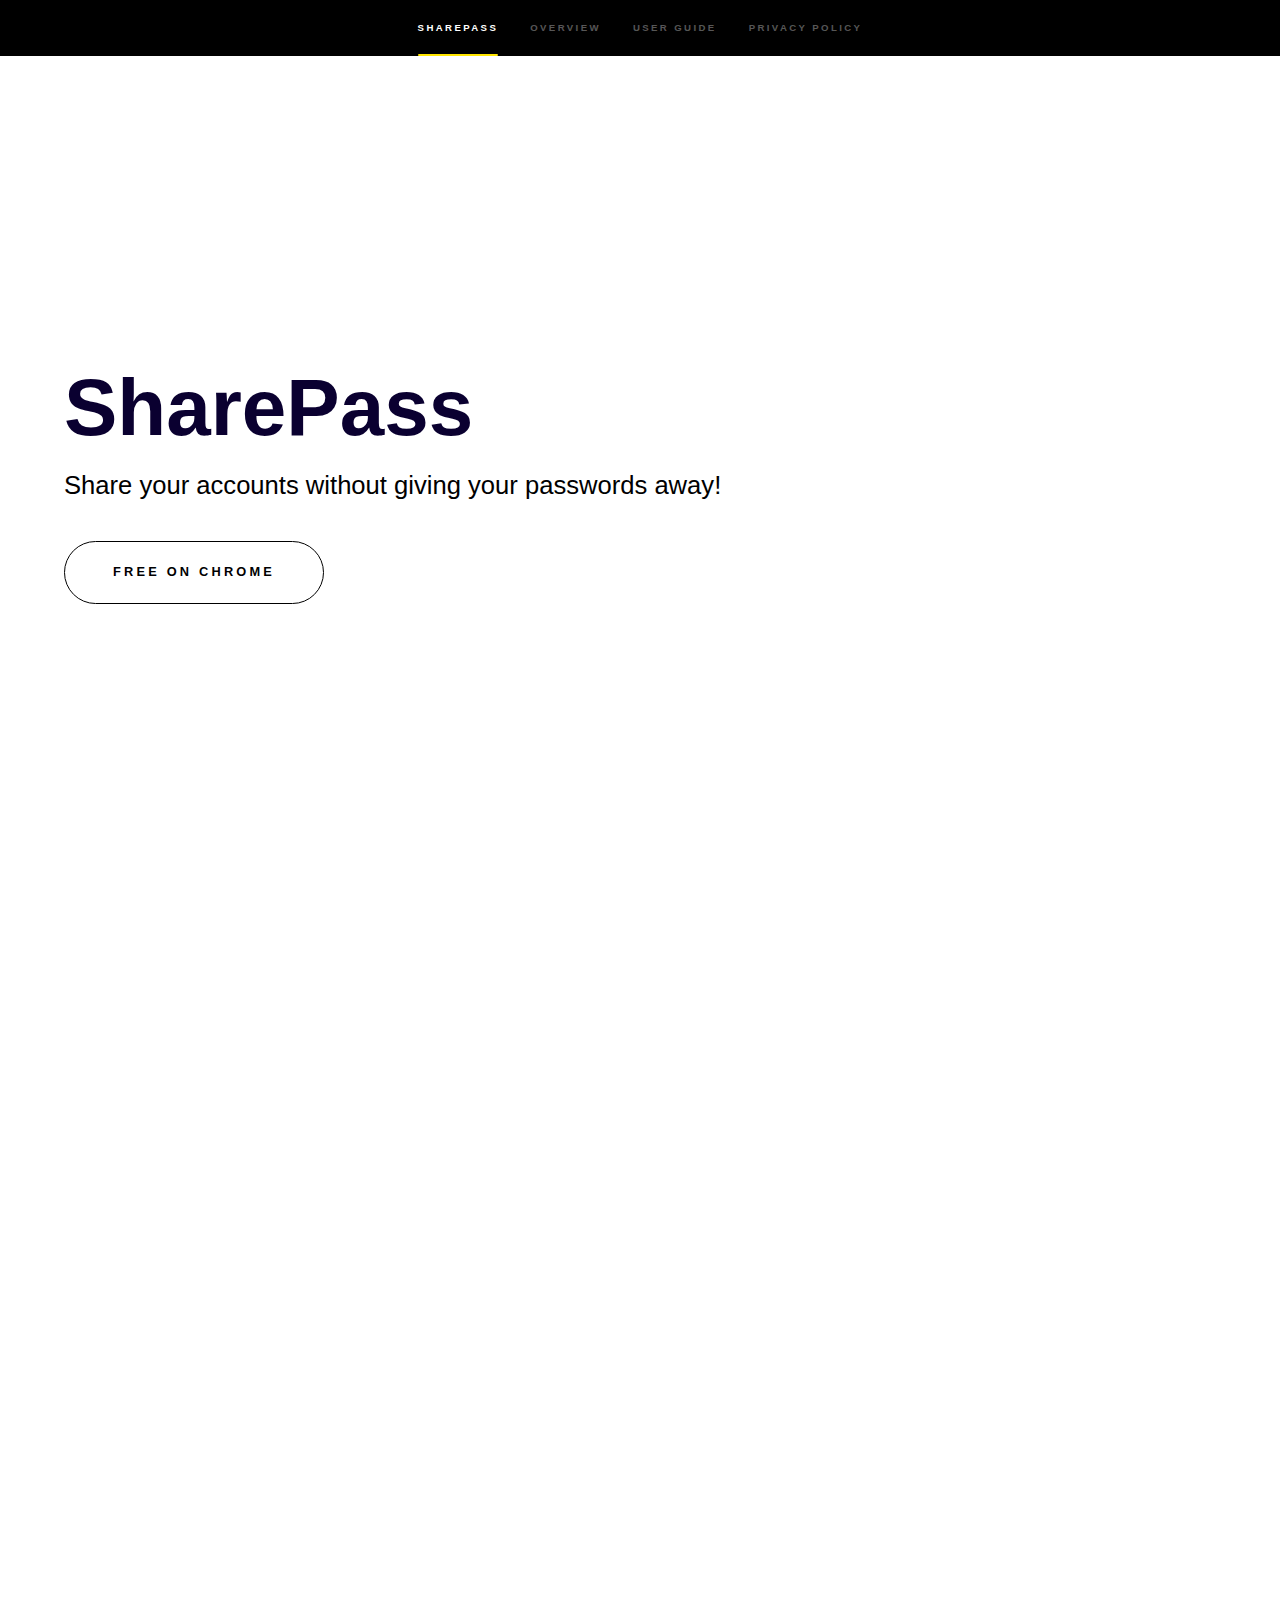
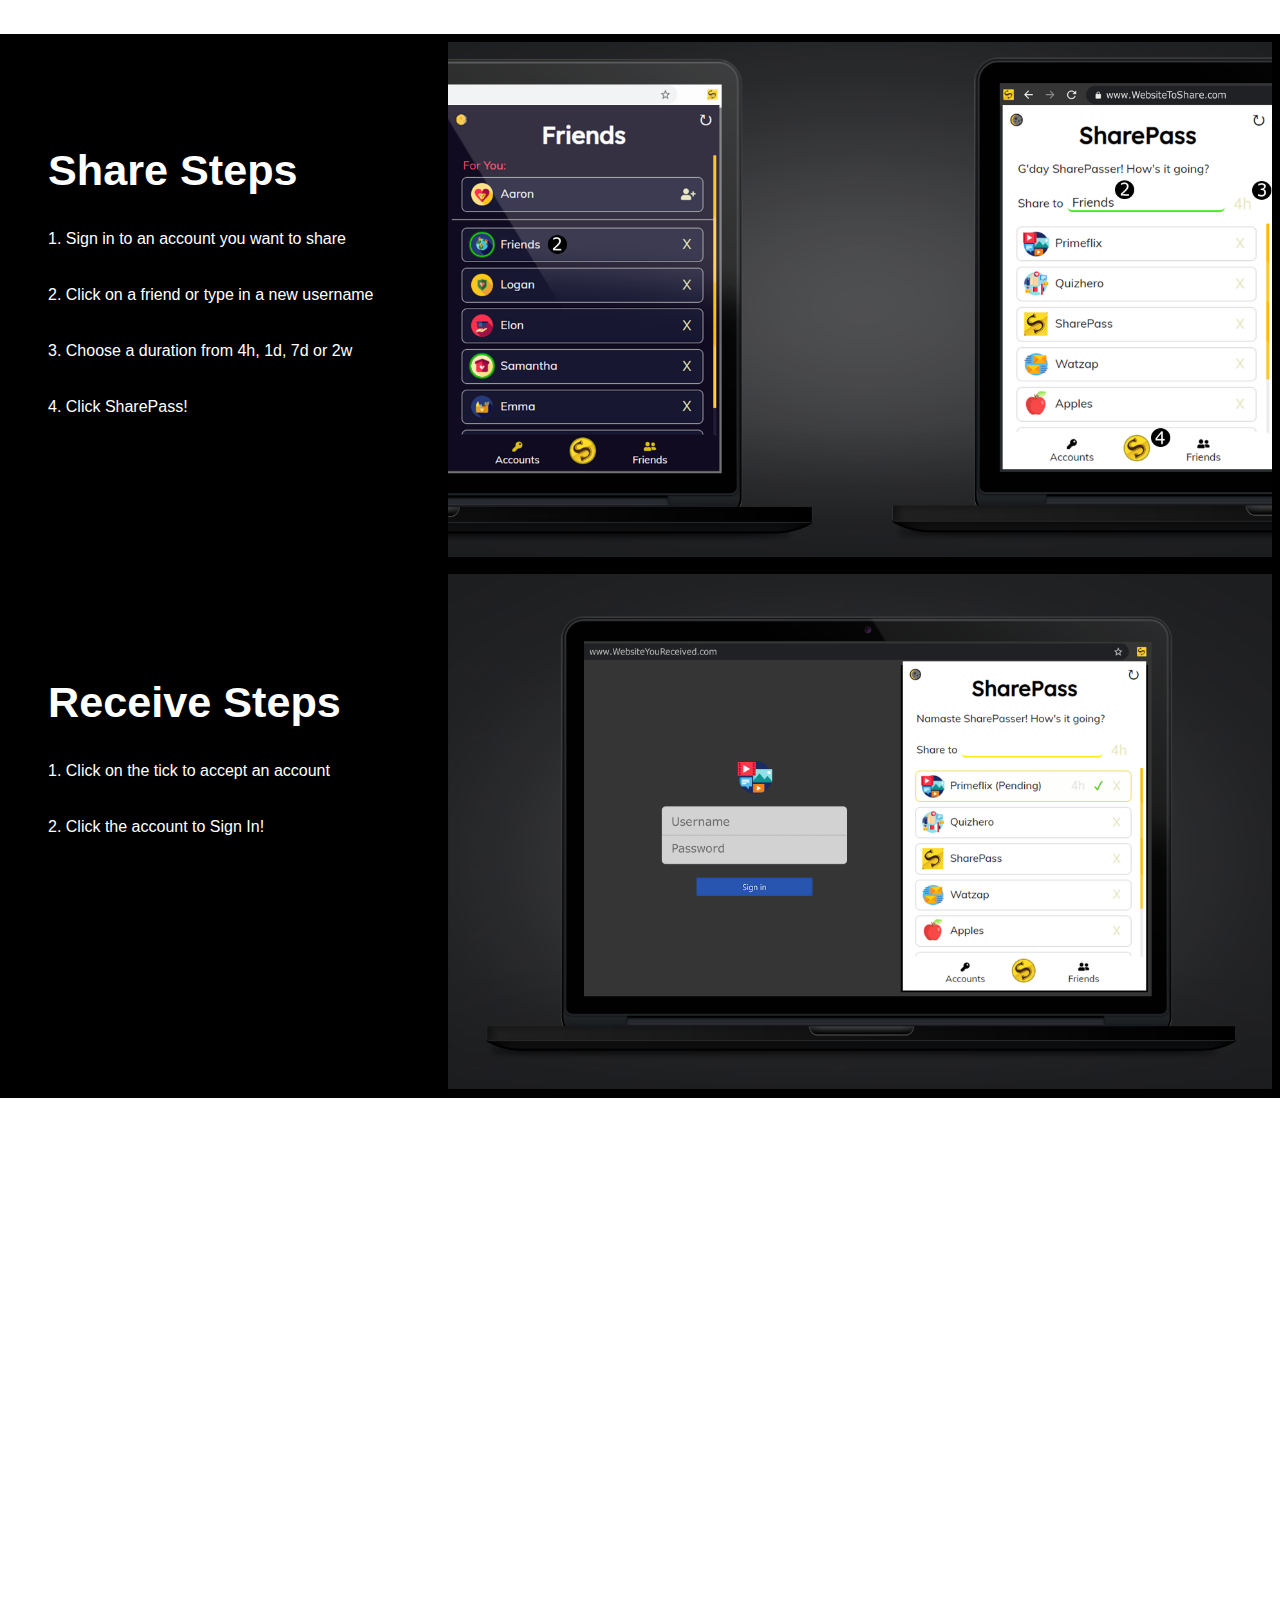
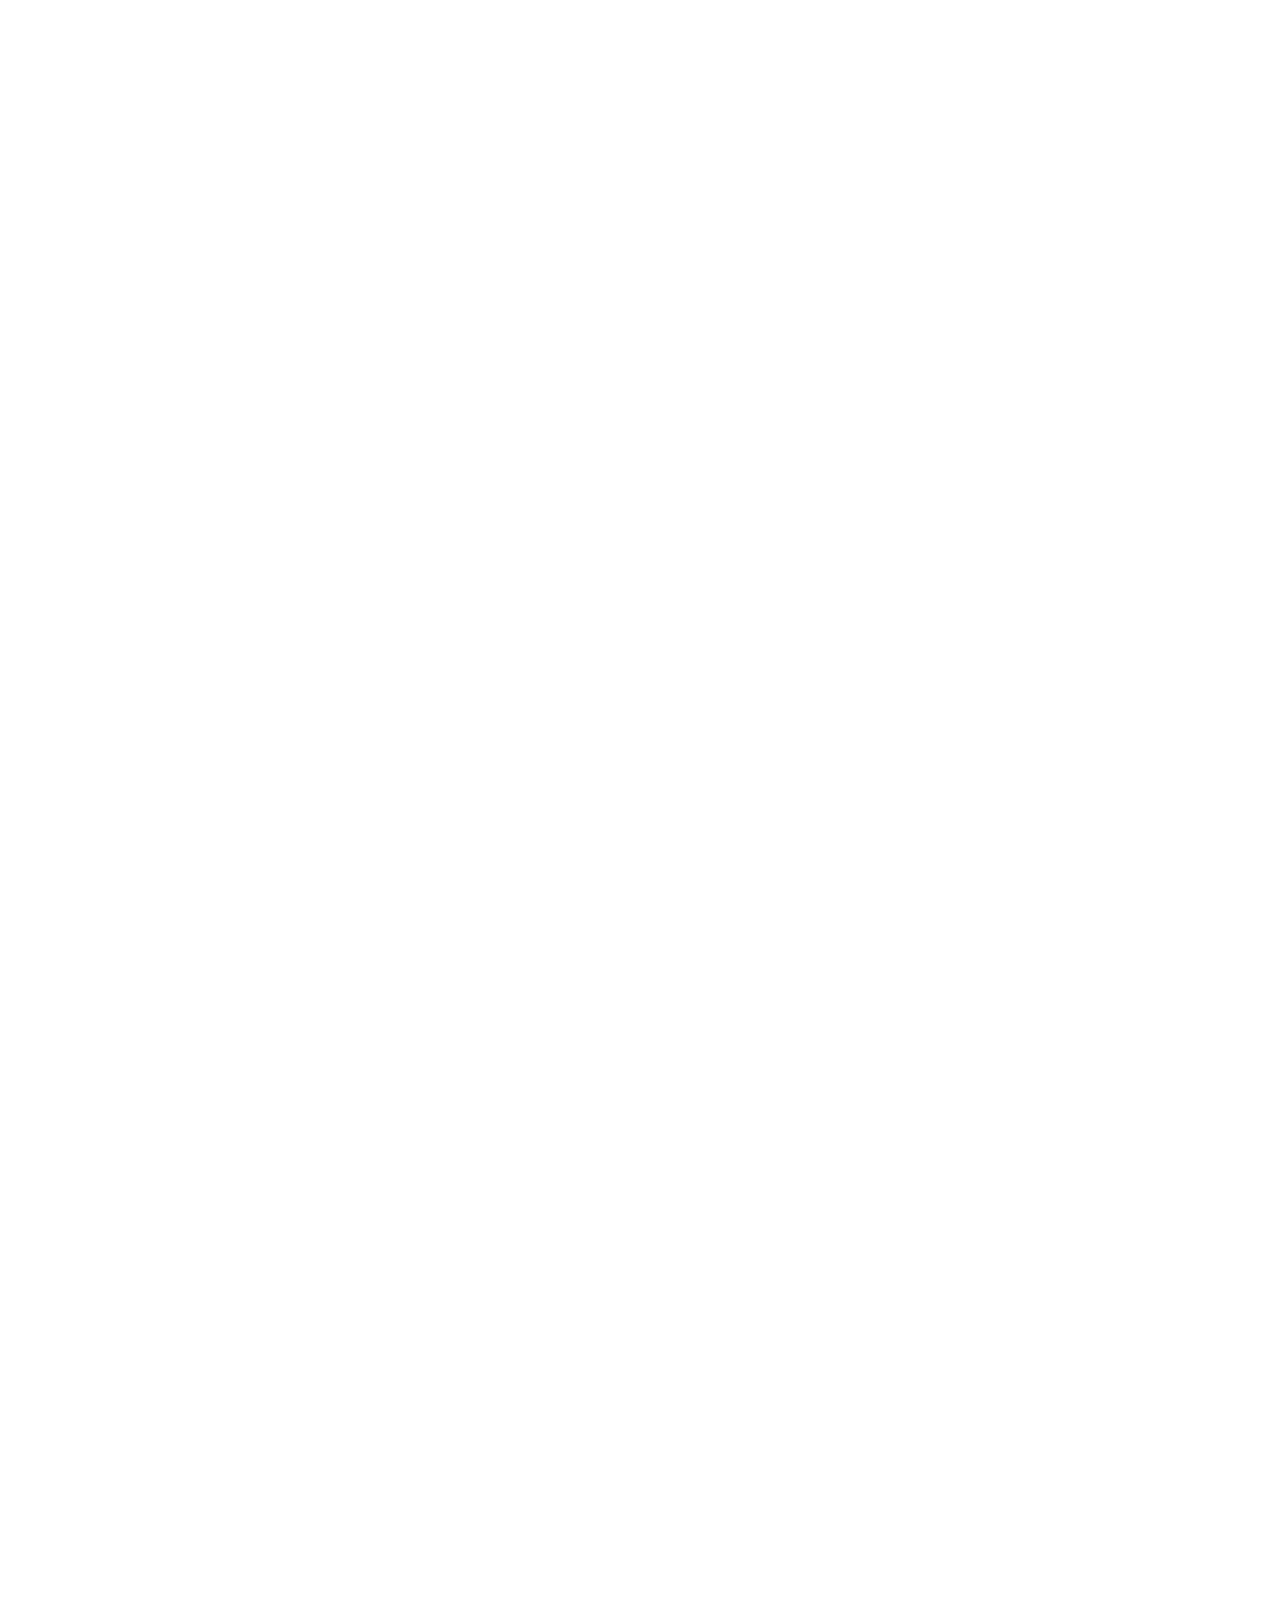
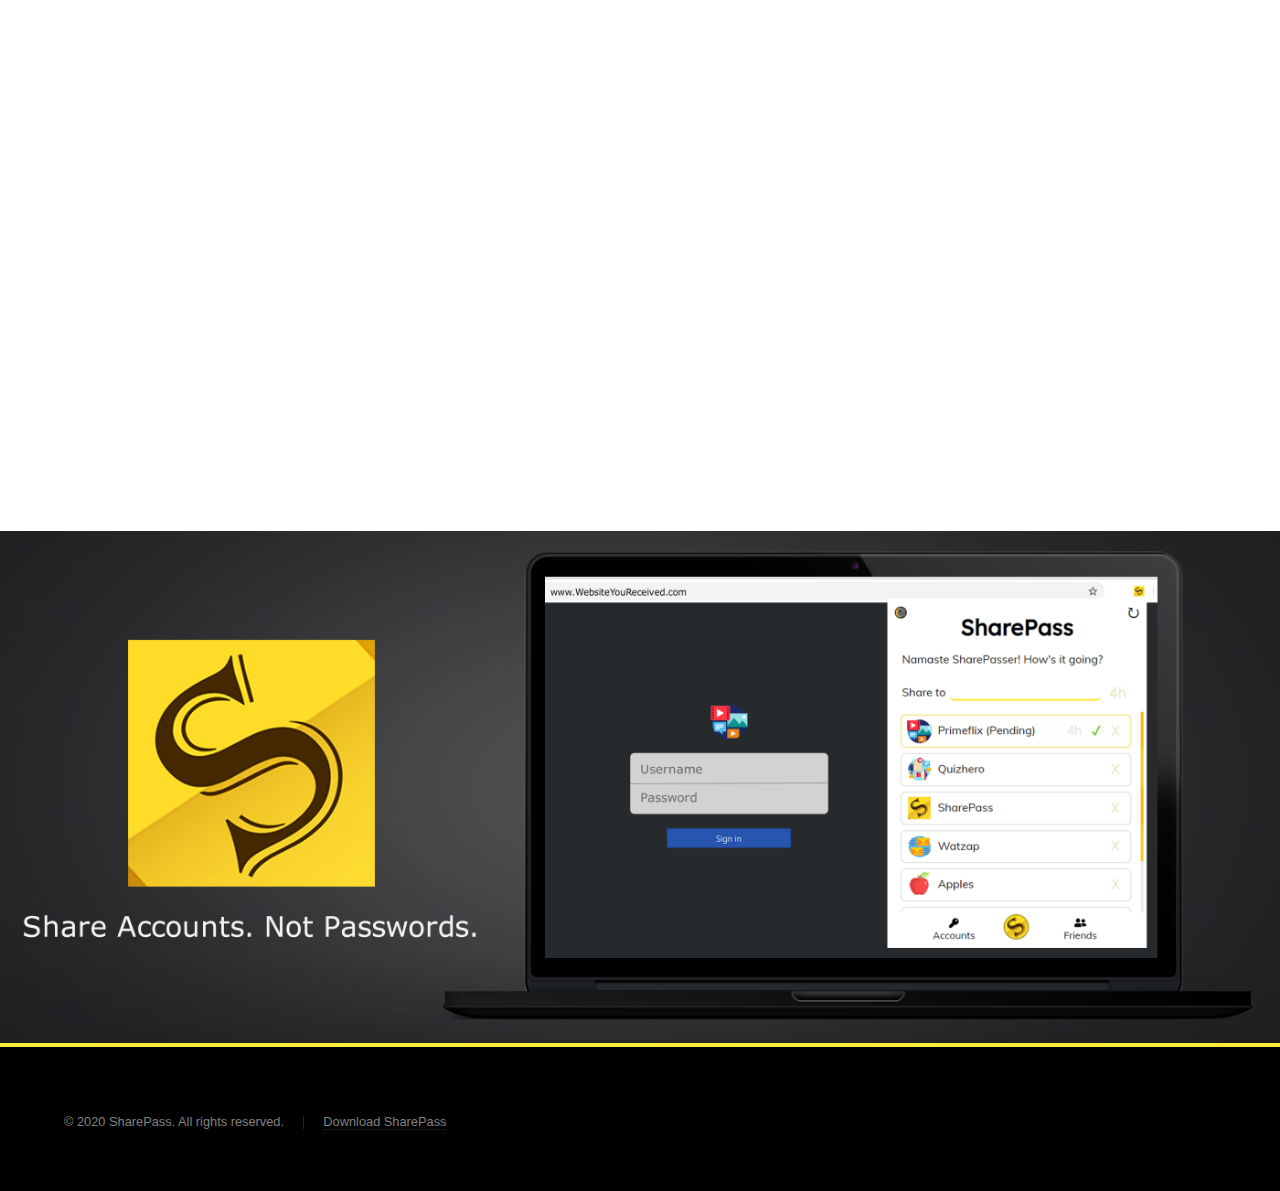
==== index.html @ cd63100a "v2 updates" ====
<!DOCTYPE HTML>
<html>
	<head>
		<title>SharePass</title>
		<meta name="title" content="SharePass">
		<meta name="description" content="Share your accounts without giving your passwords away!">
		<meta charset="utf-8" />
		<meta name="viewport" content="width=device-width, initial-scale=1, user-scalable=no" />
		<link rel="stylesheet" href="assets/css/main.css" />
		<noscript><link rel="stylesheet" href="assets/css/noscript.css" /></noscript>
		<meta name="msapplication-TileColor" content="#eeca00">
		<meta name="theme-color" content="#ffffff">
		<!-- Favicons -->
		<link rel="apple-touch-icon" sizes="180x180" href="/apple-touch-icon.png">
		<link rel="icon" type="image/png" sizes="32x32" href="/favicon-32x32.png">
		<link rel="icon" type="image/png" sizes="16x16" href="/favicon-16x16.png">
		<link rel="manifest" href="/site.webmanifest">
		<link rel="mask-icon" href="/safari-pinned-tab.svg" color="#ceaa00">
		<!-- Socials -->
		<meta property="og:type" content="website">
		<meta property="og:url" content="https://sharepass.github.io/">
		<meta property="og:title" content="SharePass">
		<meta property="og:description" content="Share your accounts without giving your passwords away!">
		<meta property="og:image" content="https://sharepass.github.io/images/SocialShare.png">
		<meta property="twitter:card" content="summary_large_image">
		<meta property="twitter:url" content="https://sharepass.github.io/">
		<meta property="twitter:title" content="SharePass">
		<meta property="twitter:description" content="Share your accounts without giving your passwords away!">
		<meta property="twitter:image" content="https://sharepass.github.io/images/SocialShare.png">
		<meta name="twitter:site" content="@SharePass_app">
		<!-- Google Analytics -->
		<script async src="https://www.googletagmanager.com/gtag/js?id=UA-163108192-2"></script>
		<script>
		  window.dataLayer = window.dataLayer || [];
		  function gtag(){dataLayer.push(arguments);}
		  gtag('js', new Date());

		  gtag('config', 'UA-163108192-2');
		</script>
		<script>
		// Function that captures a click on an outbound link in Analytics.
		var captureOutboundLink = function(url) {
		   ga('send', 'event', 'outbound', 'click', url, {
		     'transport': 'beacon',
		     'hitCallback': function(){document.location = url;}
		   });
		}
		</script>
	</head>
	<body class="is-preload">

		<!-- Sidebar -->
			<section id="sidebar">
				<div class="inner">
					<nav>
						<ul>
							<li><a href="#intro">SharePass</a></li>
							<li><a href="#one">Overview</a></li>
							<li><a href="#two">User Guide</a></li>
							<li><a href="#three">Privacy Policy</a></li>
							<!-- <li><a href="#four">Terms of Service</a></li> -->
						</ul>
					</nav>
				</div>
			</section>

		<!-- Wrapper -->
			<div id="wrapper">

				<!-- Intro -->
					<section id="intro" class="wrapper style1 fullscreen fade-up">
						<div class="inner">
							<h1>SharePass</h1>
							<p>Share your accounts without giving your passwords away!</p>
							<ul class="actions">
								<li><a href="https://chrome.google.com/webstore/detail/sharepass/ogobpofhpaediomejphdlbljncngeggl" onclick="captureOutboundLink('https://chrome.google.com/webstore/detail/sharepass/ogobpofhpaediomejphdlbljncngeggl');" target="blank" class="button scrolly" id="install">Free on Chrome</a></li>
							</ul>
						</div>
					</section>

				<!-- One -->
				<section id="one" class="wrapper style3 fade-up">
					<div class="inner">
						<h2>Overview</h2>
						<p>SharePass lets you share access to your favourite accounts without giving your passwords away. It's completely free so invite that friend to your next Netflix Party, now no one gets left behind!</p>
						<div class="features">
							<section>
								<span class="icon solid major fa-lock"></span>
								<h3>Share Accounts - Not Passwords.</h3>
								<p>Instead of sending passwords to your friends, share encrypted, temporary access over an SSL secured network.</p>
							</section>
							<section>
								<span class="icon major fa-gem"></span>
								<h3>Everything for a Username.</h3>
								<p>That's right. No email addresses. No mobile phones. Just you and a cool username you get to choose!</p>
							</section>
							<section>
								<span class="icon solid major fa-cog"></span>
								<h3>Your Accounts. Your Data.</h3>
								<p>We don't want your data and we certainly don't want hackers to get your data, so your sessions are stored locally only.</p>
							</section>
							<section>
								<span class="icon solid major fa-bolt"></span>
								<h3>Blazingly Fast.</h3>
								<p>Share access to your friends in seconds. You'll be consuming your favourite content together with no wait times, no fees and no hassles!</p>
							</section>
						</div>
					</div>
				</section>

				<!-- Two -->
				<section id="two" class="wrapper style2 spotlights">

					<section>
						<div class="content inner ShareSteps">
							<div class="shareStepsleft">
								<h2>Share Steps</h2>
								<p>1. Sign in to an account you want to share <br><br> 2. Click on a friend or type in a new username <br><br> 3. Choose a duration from 4h, 1d, 7d or 2w <br><br> 4. Click SharePass! </p>
							</div>
							<div class="shareStepsright">
								<img src="images/SPv2 Website - Share Steps.png" width="100%" alt="Share" >
							</div>
						</div>
					</section>

					<section>
						<div class="content inner ShareSteps">
							<div class="shareStepsleft">
								<h2>Receive Steps</h2>
								<p>1. Click on the tick to accept an account <br><br> 2. Click the account to Sign In! </p>
							</div>
							<div class="shareStepsright">
								<img src="images/SPv2 Website - Receive Steps.png" width="100%" alt="" />
							</div>
						</div>
					</section>

				</section>
				<!-- Three -->
					<section id="three" class="wrapper style1 fade-up">
						<div class="inner">
							<h2>Privacy Policy</h2>
							<h3>Introduction</h3>
								<p>This privacy policy (“Privacy Policy”) explains how SharePass ("SharePass" or "we") collects and processes information from members and users of this website and our software application (collectively "SharePass' products”). SharePass' products include, but are not limited to, the SharePass extension for web browsers (the “Extension”) and the website located at sharepass.github.io (the “Website”). To the extent that SharePass' products have links to other websites, please note that we do not own, operate, or control them, and they have their own controlling privacy policies that you should review.</p>

							<h3>Data we collect and why</h3>
								<p>In order to ensure your data is secure and you have a continually improving user experience, SharePass must collect limited information from you.</p>
							<h4><i>Account</i></h4>
								<p>When you become a member of SharePass, you share a limited amount of information during the registration process, specifically, your username. We authenticate your account and encrypt your sessions using a randomly generated set of keys we assign to your device when you first download the Extension.</p>


							<h4><i>Technical</i></h4>
								<p>SharePass automatically collects some event data to ensure SharePass products are working correctly, to detect and prevent fraud and to identify potential bugs or areas of needed improvement. This includes data like the websites you share, event stamps and error logs. This does NOT include the session data itself, which is a combination of your cookies, session and local storage data that is encrypted end-to-end during transmission over an SSL secured network. <br><br>

									SharePass also collects some general, non-identifying information to ensure that our products meet the standards that our community expects from us. We use common digital tools such as Google Analytics to understand how our users engage with our products so that we can evaluate the community response to bug fixes, new features and updates we roll out periodically.</p>

							<h3>Sharing data</h3>
								<p>We will never sell your data. We’ll only share it with your consent or in ways you’d expect, for example, with businesses who help us operate SharePass, or if we are legally required to do so. We may share information with our service providers (businesses that work for and with us) for the purpose of running SharePass and fulfilling our commitments to you. These include businesses that perform services on our behalf, including to help us maintain our products, provide support for legal, security protection, marketing and customer service. <br><br>

								If you choose to click on an exclusive affiliate link or promotional offer presented on a SharePass product, we may forward that vendor basic information such as your SharePass username so they can gauge your eligibility for the offer. These interactions may result in SharePass being rewarded with an affiliation commission.<br><br>

								We may also share information with your express consent, to third-party companies (but only for purposes allowed by this Privacy Policy), in an aggregate or anonymised format that does not identify any specific person. If required by law, we will share your information for a valid government request, when we believe in good faith that it’s necessary to protect our rights, protect your safety or the safety of others, or investigate fraud. Finally, we may also share your information with a buyer or successor if SharePass is involved in a merger, acquisition, or similar corporate transaction. If that happens, you will be notified prior of any change in ownership, as well as any choices you will have as a result.</p>

							<h3>Protecting your data</h3>
								<p>The security of your information is of utmost importance to us which is why we have physical, electronic, and procedural safeguards. These measures include limiting access, collecting minimal personal user data, only storing your sessions on your local devices instead of our servers, using encryption, leveraging SSL secured networks, testing for vulnerabilities, employing anonymisation techniques, and more. <br><br>

								Unfortunately, despite our best efforts, we can’t guarantee that user information will not be accessed, viewed, disclosed, altered, or destroyed as a result of a breach of any of our safeguards. You provide us with information at your own risk and agree to taking ultimate responsibility of your data and the accounts your share.</p>

							<h3>SharePass and Sessions (Cookies and Storage)</h3>
								<p>	SharePass uses cookies, local storage and session storage (we'll combine these to "sessions") to enable users to share access to their accounts without sharing their passwords. If you do not consent to the sharing of your session to your intended recipients, you should not install the SharePass Extension as this is how the Extension fundamentally operates. The sessions are encrypted on transmission over an SSL secured network so no unintended users will be able to read your session data; however, your intended recipient will be able to access this information as this is the nature of how internet browsers function, in that they store your session data in plain text for users to read.</p>

							<h3>Managing your Data</h3>
								<p>SharePass does not collect personally identifying data hence we generally do not accept requests to delete profile or historical event data; except on exceptional cases where it is deemed valid to do. You may submit your queries to <a href="mailto:sharepassapp@gmail.com">sharepassapp@gmail.com</a>.

							<h3>General Data Protection Regulation</h3>
								<p> The information that you share and we collect are described in this Privacy Policy. SharePass uses aggregated, anonymised data to improve our products and user experience. SharePass may also collect or process your personal information if we have a legal basis to do so, such as when you consent to our use of your data for a specific purpose; protecting our legal rights or when we need to process your data to comply with a legal or regulatory obligation.
									<br><br>
									EU residents have the following rights with regard to their personal data. To exercise any of these rights, please contact us at <a href="mailto:sharepassapp@gmail.com">sharepassapp@gmail.com</a>. Please note that these rights are limited, for example, where fulfilling your request would adversely affect other individuals or our legal obligations.
									<li> Right to Access: You have the right to request information about your personal data, how we use it, and who we share it with.
									<li> Right to Portability: Where you have provided your personal data to us on the basis of your consent, you have the right to ask us for a copy of this data in a structured, machine-readable format and to ask us to send this data to another data controller.
									<li> Right to Rectification: You have the right to ask us to correct your personal data where it is inaccurate or incomplete.
									<li> Right to Erasure: In certain circumstances, you have the right to ask us to delete the personal data we hold about you.
									<li> Right to Withdraw Consent: You may withdraw consent to use your personal data for processing at any time.
									<li> Right to Object to Processing: In situations where we are processing your personal data based on our legitimate interest, you can object that the interest is no longer legitimate. SharePass will stop processing that data, unless we can demonstrate an overriding legitimate ground. You can also request to opt out of direct marketing.
									<li> Right to Restrict Processing: You have the right to ask us to stop any active processing of your personal data while we seek to verify data you claim is inaccurate, while we verify our legitimate interests, or while we cannot erase that data due to legal obligations.
									<li> SharePass will try to respond to these requests within 30 days, but some might take longer. You will typically not be charged any fee for effecting these rights, but SharePass reserves the right to charge a reasonable fee (or refuse to comply) if the request is unfounded, repetitive, or excessive.

									<br><br>Complaints: In the event that you wish to make a complaint about how we process your personal data, please contact us at <a href="mailto:sharepassapp@gmail.com">sharepassapp@gmail.com</a> and we will do our best to resolve it. You can also choose to file a complaint with the relevant data protection authority.</p>

							<h3>Minors</h3>
								<p>We created SharePass for the exclusive use of adults (18 and older). We don’t knowingly collect or solicit personal information from children. If you are a child under 18, please do not attempt to register for SharePass' products or send any personal information to us. If we learn we have collected personal information from someone under 18, we will delete that information as quickly as possible.

							<div class="split style1">
								<section>

								</section>
							</div>
						</div>
					</section>

					<!-- Four -->
						<!-- <section id="four" class="wrapper style1 fade-up">
							<div class="inner">
								<h2>Terms of Service</h2>
								<p>Phasellus convallis elit id ullamcorper pulvinar. Duis aliquam turpis mauris, eu ultricies erat malesuada quis. Aliquam dapibus, lacus eget hendrerit bibendum, urna est aliquam sem, sit amet imperdiet est velit quis lorem.</p>
								<div class="split style1">
									<section>

									</section>
								</div>
							</div>
						</section> -->

					<section id="endBanner">
						<img src="images/Promo Marquee.png" width="100%" alt="SharePass Banner" />
					</section>

			</div>

		<!-- Footer -->
			<footer id="footer" class="wrapper style1-alt">
				<div class="inner">
					<ul class="menu">
						<li>&copy; 2020 SharePass. All rights reserved.</li><li><a href="https://chrome.google.com/webstore/detail/sharepass/ogobpofhpaediomejphdlbljncngeggl">Download SharePass</a></li>
					</ul>
				</div>
			</footer>

		<!-- Scripts -->
			<script src="assets/js/jquery.min.js"></script>
			<script src="assets/js/jquery.scrollex.min.js"></script>
			<script src="assets/js/jquery.scrolly.min.js"></script>
			<script src="assets/js/browser.min.js"></script>
			<script src="assets/js/breakpoints.min.js"></script>
			<script src="assets/js/util.js"></script>
			<script src="assets/js/main.js"></script>

	</body>
</html>
---- assets/css/main.css ----
@import url(fontawesome-all.min.css);

/*
	Hyperspace by HTML5 UP
	html5up.net | @ajlkn
	Free for personal and commercial use under the CCA 3.0 license (html5up.net/license)
*/

html, body, div, span, applet, object,
iframe, h1, h2, h3, h4, h5, h6, p, blockquote,
pre, a, abbr, acronym, address, big, cite,
code, del, dfn, em, img, ins, kbd, q, s, samp,
small, strike, strong, sub, sup, tt, var, b,
u, i, center, dl, dt, dd, ol, ul, li, fieldset,
form, label, legend, table, caption, tbody,
tfoot, thead, tr, th, td, article, aside,
canvas, details, embed, figure, figcaption,
footer, header, hgroup, menu, nav, output, ruby,
section, summary, time, mark, audio, video {
	margin: 0;
	padding: 0;
	border: 0;
	font-size: 100%;
	font: inherit;
	vertical-align: baseline;}

article, aside, details, figcaption, figure,
footer, header, hgroup, menu, nav, section {
	display: block;}

body {
	line-height: 1;
}

ol, ul {
	list-style: none;
}

blockquote, q {
	quotes: none;
}

	blockquote:before, blockquote:after, q:before, q:after {
		content: '';
		content: none;
	}

table {
	border-collapse: collapse;
	border-spacing: 0;
}

body {
	-webkit-text-size-adjust: none;
}

mark {
	background-color: transparent;
	color: inherit;
}

input::-moz-focus-inner {
	border: 0;
	padding: 0;
}

input, select, textarea {
	-moz-appearance: none;
	-webkit-appearance: none;
	-ms-appearance: none;
	appearance: none;
}

/* Basic */

	@-ms-viewport {
		width: device-width;
	}

	body {
		-ms-overflow-style: scrollbar;
	}

	@media screen and (max-width: 480px) {

		html, body {
			min-width: 320px;
		}

	}

	html {
		box-sizing: border-box;
	}

	*, *:before, *:after {
		box-sizing: inherit;
	}

	body {
		background: #ffe500c2;
	}

		body.is-preload *, body.is-preload *:before, body.is-preload *:after {
			-moz-animation: none !important;
			-webkit-animation: none !important;
			-ms-animation: none !important;
			animation: none !important;
			-moz-transition: none !important;
			-webkit-transition: none !important;
			-ms-transition: none !important;
			transition: none !important;
		}

/* Type */

	body, input, select, textarea {
		color: #000000;
		font-family: Arial, Helvetica, sans-serif;
		font-size: 16.5pt;
		font-weight: normal;
		line-height: 1.75;
	}

		@media screen and (max-width: 1680px) {

			body, input, select, textarea {
				font-size: 13pt;
			}

		}

		@media screen and (max-width: 1280px) {

			body, input, select, textarea {
				font-size: 12pt;
			}

		}

		@media screen and (max-width: 360px) {

			body, input, select, textarea {
				font-size: 11pt;
			}

		}

	a {
		-moz-transition: color 0.2s ease, border-bottom-color 0.2s ease;
		-webkit-transition: color 0.2s ease, border-bottom-color 0.2s ease;
		-ms-transition: color 0.2s ease, border-bottom-color 0.2s ease;
		transition: color 0.2s ease, border-bottom-color 0.2s ease;
		border-bottom: dotted 1px rgba(255, 255, 255, 0.35);
		color: inherit;
		text-decoration: none;
	}

		a:hover {
			border-bottom-color: transparent;
			color: #c8c8c8;
		}

	strong, b {
		color: #ffffff;
		font-weight: bold;
	}

	em, i {
		font-style: italic;
	}

	p {
		margin: 0 0 1.3em 0;
	}

	h1, h2, h3, h4, h5, h6 {
		color: #000000;
		font-weight: bold;
		line-height: 1.5;
		margin: 0 0 0.5em 0;
	}

		h1 a, h2 a, h3 a, h4 a, h5 a, h6 a {
			color: inherit;
			text-decoration: none;
		}

	h1 {
		font-size: 5em;
		color: #0a0030;
		margin-bottom: -5px;
	}

	#two {
		color: white;
	}

	#two h2 {
		color: white !important;
	}

@media screen and (max-width: 400px) {
	h1 {
		font-size: 5em;
		color: #0a0030;
		margin-bottom: 5px;
	}
}

		h1.major {
			margin: 0 0 1.3em 0;
			position: relative;
			padding-bottom: 0.35em;
		}

			h1.major:after {
				background-image: -moz-linear-gradient(to right, #5e42a6, #ffe500);
				background-image: -webkit-linear-gradient(to right, #5e42a6, #ffe500);
				background-image: -ms-linear-gradient(to right, #5e42a6, #ffe500);
				background-image: linear-gradient(to right, #5e42a6, #ffe500);
				-moz-transition: max-width 0.2s ease;
				-webkit-transition: max-width 0.2s ease;
				-ms-transition: max-width 0.2s ease;
				transition: max-width 0.2s ease;
				border-radius: 0.2em;
				bottom: 0;
				content: '';
				height: 0.05em;
				position: absolute;
				right: 0;
				width: 100%;
			}

	h2 {
		font-size: 2.7em;
	}

	h3 {
		font-size: 1.1em;
	}

	h4 {
		font-size: 1em;
	}

	h5 {
		font-size: 0.8em;
	}

	h6 {
		font-size: 0.6em;
	}

	@media screen and (max-width: 736px) {

		h1 {
			font-size: 2em;
			text-align: center;
		}

		h2 {
			font-size: 1.25em;
		}

		h3 {
			font-size: 1em;
		}

		h4 {
			font-size: 0.8em;
		}

		h5 {
			font-size: 0.6em;
		}

		h6 {
			font-size: 0.6em;
		}

	}

	sub {
		font-size: 0.8em;
		position: relative;
		top: 0.5em;
	}

	sup {
		font-size: 0.8em;
		position: relative;
		top: -0.5em;
	}

	blockquote {
		border-left: solid 4px rgba(255, 255, 255, 0.15);
		font-style: italic;
		margin: 0 0 2em 0;
		padding: 0.5em 0 0.5em 2em;
	}

	code {
		background: rgba(255, 255, 255, 0.05);
		border-radius: 0.25em;
		border: solid 1px rgba(255, 255, 255, 0.15);
		font-family: "Courier New", monospace;
		font-size: 0.9em;
		margin: 0 0.25em;
		padding: 0.25em 0.65em;
	}

	pre {
		-webkit-overflow-scrolling: touch;
		font-family: "Courier New", monospace;
		font-size: 0.9em;
		margin: 0 0 2em 0;
	}

		pre code {
			display: block;
			line-height: 1.75em;
			padding: 1em 1.5em;
			overflow-x: auto;
		}

	hr {
		border: 0;
		border-bottom: solid 1px rgba(255, 255, 255, 0.15);
		margin: 2em 0;
	}

		hr.major {
			margin: 3em 0;
		}

	.align-left {
		text-align: left;
	}

	.align-center {
		text-align: center;
	}

	.align-right {
		text-align: right;
	}

/* Row */

	.row {
		display: flex;
		flex-wrap: wrap;
		box-sizing: border-box;
		align-items: stretch;
	}

		.row > * {
			box-sizing: border-box;
		}

		.row.gtr-uniform > * > :last-child {
			margin-bottom: 0;
		}

		.row.aln-left {
			justify-content: flex-start;
		}

		.row.aln-center {
			justify-content: center;
		}

		.row.aln-right {
			justify-content: flex-end;
		}

		.row.aln-top {
			align-items: flex-start;
		}

		.row.aln-middle {
			align-items: center;
		}

		.row.aln-bottom {
			align-items: flex-end;
		}

		.row > .imp {
			order: -1;
		}

		.row > .col-1 {
			width: 8.33333%;
		}

		.row > .off-1 {
			margin-left: 8.33333%;
		}

		.row > .col-2 {
			width: 16.66667%;
		}

		.row > .off-2 {
			margin-left: 16.66667%;
		}

		.row > .col-3 {
			width: 25%;
		}

		.row > .off-3 {
			margin-left: 25%;
		}

		.row > .col-4 {
			width: 33.33333%;
		}

		.row > .off-4 {
			margin-left: 33.33333%;
		}

		.row > .col-5 {
			width: 41.66667%;
		}

		.row > .off-5 {
			margin-left: 41.66667%;
		}

		.row > .col-6 {
			width: 50%;
		}

		.row > .off-6 {
			margin-left: 50%;
		}

		.row > .col-7 {
			width: 58.33333%;
		}

		.row > .off-7 {
			margin-left: 58.33333%;
		}

		.row > .col-8 {
			width: 66.66667%;
		}

		.row > .off-8 {
			margin-left: 66.66667%;
		}

		.row > .col-9 {
			width: 75%;
		}

		.row > .off-9 {
			margin-left: 75%;
		}

		.row > .col-10 {
			width: 83.33333%;
		}

		.row > .off-10 {
			margin-left: 83.33333%;
		}

		.row > .col-11 {
			width: 91.66667%;
		}

		.row > .off-11 {
			margin-left: 91.66667%;
		}

		.row > .col-12 {
			width: 100%;
		}

		.row > .off-12 {
			margin-left: 100%;
		}

		.row.gtr-0 {
			margin-top: 0;
			margin-left: 0em;
		}

			.row.gtr-0 > * {
				padding: 0 0 0 0em;
			}

			.row.gtr-0.gtr-uniform {
				margin-top: 0em;
			}

				.row.gtr-0.gtr-uniform > * {
					padding-top: 0em;
				}

		.row.gtr-25 {
			margin-top: 0;
			margin-left: -0.375em;
		}

			.row.gtr-25 > * {
				padding: 0 0 0 0.375em;
			}

			.row.gtr-25.gtr-uniform {
				margin-top: -0.375em;
			}

				.row.gtr-25.gtr-uniform > * {
					padding-top: 0.375em;
				}

		.row.gtr-50 {
			margin-top: 0;
			margin-left: -0.75em;
		}

			.row.gtr-50 > * {
				padding: 0 0 0 0.75em;
			}

			.row.gtr-50.gtr-uniform {
				margin-top: -0.75em;
			}

				.row.gtr-50.gtr-uniform > * {
					padding-top: 0.75em;
				}

		.row {
			margin-top: 0;
			margin-left: -1.5em;
		}

			.row > * {
				padding: 0 0 0 1.5em;
			}

			.row.gtr-uniform {
				margin-top: -1.5em;
			}

				.row.gtr-uniform > * {
					padding-top: 1.5em;
				}

		.row.gtr-150 {
			margin-top: 0;
			margin-left: -2.25em;
		}

			.row.gtr-150 > * {
				padding: 0 0 0 2.25em;
			}

			.row.gtr-150.gtr-uniform {
				margin-top: -2.25em;
			}

				.row.gtr-150.gtr-uniform > * {
					padding-top: 2.25em;
				}

		.row.gtr-200 {
			margin-top: 0;
			margin-left: -3em;
		}

			.row.gtr-200 > * {
				padding: 0 0 0 3em;
			}

			.row.gtr-200.gtr-uniform {
				margin-top: -3em;
			}

				.row.gtr-200.gtr-uniform > * {
					padding-top: 3em;
				}

		@media screen and (max-width: 1680px) {

			.row {
				display: flex;
				flex-wrap: wrap;
				box-sizing: border-box;
				align-items: stretch;
			}

				.row > * {
					box-sizing: border-box;
				}

				.row.gtr-uniform > * > :last-child {
					margin-bottom: 0;
				}

				.row.aln-left {
					justify-content: flex-start;
				}

				.row.aln-center {
					justify-content: center;
				}

				.row.aln-right {
					justify-content: flex-end;
				}

				.row.aln-top {
					align-items: flex-start;
				}

				.row.aln-middle {
					align-items: center;
				}

				.row.aln-bottom {
					align-items: flex-end;
				}

				.row > .imp-xlarge {
					order: -1;
				}

				.row > .col-1-xlarge {
					width: 8.33333%;
				}

				.row > .off-1-xlarge {
					margin-left: 8.33333%;
				}

				.row > .col-2-xlarge {
					width: 16.66667%;
				}

				.row > .off-2-xlarge {
					margin-left: 16.66667%;
				}

				.row > .col-3-xlarge {
					width: 25%;
				}

				.row > .off-3-xlarge {
					margin-left: 25%;
				}

				.row > .col-4-xlarge {
					width: 33.33333%;
				}

				.row > .off-4-xlarge {
					margin-left: 33.33333%;
				}

				.row > .col-5-xlarge {
					width: 41.66667%;
				}

				.row > .off-5-xlarge {
					margin-left: 41.66667%;
				}

				.row > .col-6-xlarge {
					width: 50%;
				}

				.row > .off-6-xlarge {
					margin-left: 50%;
				}

				.row > .col-7-xlarge {
					width: 58.33333%;
				}

				.row > .off-7-xlarge {
					margin-left: 58.33333%;
				}

				.row > .col-8-xlarge {
					width: 66.66667%;
				}

				.row > .off-8-xlarge {
					margin-left: 66.66667%;
				}

				.row > .col-9-xlarge {
					width: 75%;
				}

				.row > .off-9-xlarge {
					margin-left: 75%;
				}

				.row > .col-10-xlarge {
					width: 83.33333%;
				}

				.row > .off-10-xlarge {
					margin-left: 83.33333%;
				}

				.row > .col-11-xlarge {
					width: 91.66667%;
				}

				.row > .off-11-xlarge {
					margin-left: 91.66667%;
				}

				.row > .col-12-xlarge {
					width: 100%;
				}

				.row > .off-12-xlarge {
					margin-left: 100%;
				}

				.row.gtr-0 {
					margin-top: 0;
					margin-left: 0em;
				}

					.row.gtr-0 > * {
						padding: 0 0 0 0em;
					}

					.row.gtr-0.gtr-uniform {
						margin-top: 0em;
					}

						.row.gtr-0.gtr-uniform > * {
							padding-top: 0em;
						}

				.row.gtr-25 {
					margin-top: 0;
					margin-left: -0.375em;
				}

					.row.gtr-25 > * {
						padding: 0 0 0 0.375em;
					}

					.row.gtr-25.gtr-uniform {
						margin-top: -0.375em;
					}

						.row.gtr-25.gtr-uniform > * {
							padding-top: 0.375em;
						}

				.row.gtr-50 {
					margin-top: 0;
					margin-left: -0.75em;
				}

					.row.gtr-50 > * {
						padding: 0 0 0 0.75em;
					}

					.row.gtr-50.gtr-uniform {
						margin-top: -0.75em;
					}

						.row.gtr-50.gtr-uniform > * {
							padding-top: 0.75em;
						}

				.row {
					margin-top: 0;
					margin-left: -1.5em;
				}

					.row > * {
						padding: 0 0 0 1.5em;
					}

					.row.gtr-uniform {
						margin-top: -1.5em;
					}

						.row.gtr-uniform > * {
							padding-top: 1.5em;
						}

				.row.gtr-150 {
					margin-top: 0;
					margin-left: -2.25em;
				}

					.row.gtr-150 > * {
						padding: 0 0 0 2.25em;
					}

					.row.gtr-150.gtr-uniform {
						margin-top: -2.25em;
					}

						.row.gtr-150.gtr-uniform > * {
							padding-top: 2.25em;
						}

				.row.gtr-200 {
					margin-top: 0;
					margin-left: -3em;
				}

					.row.gtr-200 > * {
						padding: 0 0 0 3em;
					}

					.row.gtr-200.gtr-uniform {
						margin-top: -3em;
					}

						.row.gtr-200.gtr-uniform > * {
							padding-top: 3em;
						}

		}

		@media screen and (max-width: 1280px) {

			.row {
				display: flex;
				flex-wrap: wrap;
				box-sizing: border-box;
				align-items: stretch;
			}

				.row > * {
					box-sizing: border-box;
				}

				.row.gtr-uniform > * > :last-child {
					margin-bottom: 0;
				}

				.row.aln-left {
					justify-content: flex-start;
				}

				.row.aln-center {
					justify-content: center;
				}

				.row.aln-right {
					justify-content: flex-end;
				}

				.row.aln-top {
					align-items: flex-start;
				}

				.row.aln-middle {
					align-items: center;
				}

				.row.aln-bottom {
					align-items: flex-end;
				}

				.row > .imp-large {
					order: -1;
				}

				.row > .col-1-large {
					width: 8.33333%;
				}

				.row > .off-1-large {
					margin-left: 8.33333%;
				}

				.row > .col-2-large {
					width: 16.66667%;
				}

				.row > .off-2-large {
					margin-left: 16.66667%;
				}

				.row > .col-3-large {
					width: 25%;
				}

				.row > .off-3-large {
					margin-left: 25%;
				}

				.row > .col-4-large {
					width: 33.33333%;
				}

				.row > .off-4-large {
					margin-left: 33.33333%;
				}

				.row > .col-5-large {
					width: 41.66667%;
				}

				.row > .off-5-large {
					margin-left: 41.66667%;
				}

				.row > .col-6-large {
					width: 50%;
				}

				.row > .off-6-large {
					margin-left: 50%;
				}

				.row > .col-7-large {
					width: 58.33333%;
				}

				.row > .off-7-large {
					margin-left: 58.33333%;
				}

				.row > .col-8-large {
					width: 66.66667%;
				}

				.row > .off-8-large {
					margin-left: 66.66667%;
				}

				.row > .col-9-large {
					width: 75%;
				}

				.row > .off-9-large {
					margin-left: 75%;
				}

				.row > .col-10-large {
					width: 83.33333%;
				}

				.row > .off-10-large {
					margin-left: 83.33333%;
				}

				.row > .col-11-large {
					width: 91.66667%;
				}

				.row > .off-11-large {
					margin-left: 91.66667%;
				}

				.row > .col-12-large {
					width: 100%;
				}

				.row > .off-12-large {
					margin-left: 100%;
				}

				.row.gtr-0 {
					margin-top: 0;
					margin-left: 0em;
				}

					.row.gtr-0 > * {
						padding: 0 0 0 0em;
					}

					.row.gtr-0.gtr-uniform {
						margin-top: 0em;
					}

						.row.gtr-0.gtr-uniform > * {
							padding-top: 0em;
						}

				.row.gtr-25 {
					margin-top: 0;
					margin-left: -0.375em;
				}

					.row.gtr-25 > * {
						padding: 0 0 0 0.375em;
					}

					.row.gtr-25.gtr-uniform {
						margin-top: -0.375em;
					}

						.row.gtr-25.gtr-uniform > * {
							padding-top: 0.375em;
						}

				.row.gtr-50 {
					margin-top: 0;
					margin-left: -0.75em;
				}

					.row.gtr-50 > * {
						padding: 0 0 0 0.75em;
					}

					.row.gtr-50.gtr-uniform {
						margin-top: -0.75em;
					}

						.row.gtr-50.gtr-uniform > * {
							padding-top: 0.75em;
						}

				.row {
					margin-top: 0;
					margin-left: -1.5em;
				}

					.row > * {
						padding: 0 0 0 1.5em;
					}

					.row.gtr-uniform {
						margin-top: -1.5em;
					}

						.row.gtr-uniform > * {
							padding-top: 1.5em;
						}

				.row.gtr-150 {
					margin-top: 0;
					margin-left: -2.25em;
				}

					.row.gtr-150 > * {
						padding: 0 0 0 2.25em;
					}

					.row.gtr-150.gtr-uniform {
						margin-top: -2.25em;
					}

						.row.gtr-150.gtr-uniform > * {
							padding-top: 2.25em;
						}

				.row.gtr-200 {
					margin-top: 0;
					margin-left: -3em;
				}

					.row.gtr-200 > * {
						padding: 0 0 0 3em;
					}

					.row.gtr-200.gtr-uniform {
						margin-top: -3em;
					}

						.row.gtr-200.gtr-uniform > * {
							padding-top: 3em;
						}

		}

		@media screen and (max-width: 980px) {

			.row {
				display: flex;
				flex-wrap: wrap;
				box-sizing: border-box;
				align-items: stretch;
			}

				.row > * {
					box-sizing: border-box;
				}

				.row.gtr-uniform > * > :last-child {
					margin-bottom: 0;
				}

				.row.aln-left {
					justify-content: flex-start;
				}

				.row.aln-center {
					justify-content: center;
				}

				.row.aln-right {
					justify-content: flex-end;
				}

				.row.aln-top {
					align-items: flex-start;
				}

				.row.aln-middle {
					align-items: center;
				}

				.row.aln-bottom {
					align-items: flex-end;
				}

				.row > .imp-medium {
					order: -1;
				}

				.row > .col-1-medium {
					width: 8.33333%;
				}

				.row > .off-1-medium {
					margin-left: 8.33333%;
				}

				.row > .col-2-medium {
					width: 16.66667%;
				}

				.row > .off-2-medium {
					margin-left: 16.66667%;
				}

				.row > .col-3-medium {
					width: 25%;
				}

				.row > .off-3-medium {
					margin-left: 25%;
				}

				.row > .col-4-medium {
					width: 33.33333%;
				}

				.row > .off-4-medium {
					margin-left: 33.33333%;
				}

				.row > .col-5-medium {
					width: 41.66667%;
				}

				.row > .off-5-medium {
					margin-left: 41.66667%;
				}

				.row > .col-6-medium {
					width: 50%;
				}

				.row > .off-6-medium {
					margin-left: 50%;
				}

				.row > .col-7-medium {
					width: 58.33333%;
				}

				.row > .off-7-medium {
					margin-left: 58.33333%;
				}

				.row > .col-8-medium {
					width: 66.66667%;
				}

				.row > .off-8-medium {
					margin-left: 66.66667%;
				}

				.row > .col-9-medium {
					width: 75%;
				}

				.row > .off-9-medium {
					margin-left: 75%;
				}

				.row > .col-10-medium {
					width: 83.33333%;
				}

				.row > .off-10-medium {
					margin-left: 83.33333%;
				}

				.row > .col-11-medium {
					width: 91.66667%;
				}

				.row > .off-11-medium {
					margin-left: 91.66667%;
				}

				.row > .col-12-medium {
					width: 100%;
				}

				.row > .off-12-medium {
					margin-left: 100%;
				}

				.row.gtr-0 {
					margin-top: 0;
					margin-left: 0em;
				}

					.row.gtr-0 > * {
						padding: 0 0 0 0em;
					}

					.row.gtr-0.gtr-uniform {
						margin-top: 0em;
					}

						.row.gtr-0.gtr-uniform > * {
							padding-top: 0em;
						}

				.row.gtr-25 {
					margin-top: 0;
					margin-left: -0.375em;
				}

					.row.gtr-25 > * {
						padding: 0 0 0 0.375em;
					}

					.row.gtr-25.gtr-uniform {
						margin-top: -0.375em;
					}

						.row.gtr-25.gtr-uniform > * {
							padding-top: 0.375em;
						}

				.row.gtr-50 {
					margin-top: 0;
					margin-left: -0.75em;
				}

					.row.gtr-50 > * {
						padding: 0 0 0 0.75em;
					}

					.row.gtr-50.gtr-uniform {
						margin-top: -0.75em;
					}

						.row.gtr-50.gtr-uniform > * {
							padding-top: 0.75em;
						}

				.row {
					margin-top: 0;
					margin-left: -1.5em;
				}

					.row > * {
						padding: 0 0 0 1.5em;
					}

					.row.gtr-uniform {
						margin-top: -1.5em;
					}

						.row.gtr-uniform > * {
							padding-top: 1.5em;
						}

				.row.gtr-150 {
					margin-top: 0;
					margin-left: -2.25em;
				}

					.row.gtr-150 > * {
						padding: 0 0 0 2.25em;
					}

					.row.gtr-150.gtr-uniform {
						margin-top: -2.25em;
					}

						.row.gtr-150.gtr-uniform > * {
							padding-top: 2.25em;
						}

				.row.gtr-200 {
					margin-top: 0;
					margin-left: -3em;
				}

					.row.gtr-200 > * {
						padding: 0 0 0 3em;
					}

					.row.gtr-200.gtr-uniform {
						margin-top: -3em;
					}

						.row.gtr-200.gtr-uniform > * {
							padding-top: 3em;
						}

		}

		@media screen and (max-width: 736px) {

			.row {
				display: flex;
				flex-wrap: wrap;
				box-sizing: border-box;
				align-items: stretch;
			}

				.row > * {
					box-sizing: border-box;
				}

				.row.gtr-uniform > * > :last-child {
					margin-bottom: 0;
				}

				.row.aln-left {
					justify-content: flex-start;
				}

				.row.aln-center {
					justify-content: center;
				}

				.row.aln-right {
					justify-content: flex-end;
				}

				.row.aln-top {
					align-items: flex-start;
				}

				.row.aln-middle {
					align-items: center;
				}

				.row.aln-bottom {
					align-items: flex-end;
				}

				.row > .imp-small {
					order: -1;
				}

				.row > .col-1-small {
					width: 8.33333%;
				}

				.row > .off-1-small {
					margin-left: 8.33333%;
				}

				.row > .col-2-small {
					width: 16.66667%;
				}

				.row > .off-2-small {
					margin-left: 16.66667%;
				}

				.row > .col-3-small {
					width: 25%;
				}

				.row > .off-3-small {
					margin-left: 25%;
				}

				.row > .col-4-small {
					width: 33.33333%;
				}

				.row > .off-4-small {
					margin-left: 33.33333%;
				}

				.row > .col-5-small {
					width: 41.66667%;
				}

				.row > .off-5-small {
					margin-left: 41.66667%;
				}

				.row > .col-6-small {
					width: 50%;
				}

				.row > .off-6-small {
					margin-left: 50%;
				}

				.row > .col-7-small {
					width: 58.33333%;
				}

				.row > .off-7-small {
					margin-left: 58.33333%;
				}

				.row > .col-8-small {
					width: 66.66667%;
				}

				.row > .off-8-small {
					margin-left: 66.66667%;
				}

				.row > .col-9-small {
					width: 75%;
				}

				.row > .off-9-small {
					margin-left: 75%;
				}

				.row > .col-10-small {
					width: 83.33333%;
				}

				.row > .off-10-small {
					margin-left: 83.33333%;
				}

				.row > .col-11-small {
					width: 91.66667%;
				}

				.row > .off-11-small {
					margin-left: 91.66667%;
				}

				.row > .col-12-small {
					width: 100%;
				}

				.row > .off-12-small {
					margin-left: 100%;
				}

				.row.gtr-0 {
					margin-top: 0;
					margin-left: 0em;
				}

					.row.gtr-0 > * {
						padding: 0 0 0 0em;
					}

					.row.gtr-0.gtr-uniform {
						margin-top: 0em;
					}

						.row.gtr-0.gtr-uniform > * {
							padding-top: 0em;
						}

				.row.gtr-25 {
					margin-top: 0;
					margin-left: -0.375em;
				}

					.row.gtr-25 > * {
						padding: 0 0 0 0.375em;
					}

					.row.gtr-25.gtr-uniform {
						margin-top: -0.375em;
					}

						.row.gtr-25.gtr-uniform > * {
							padding-top: 0.375em;
						}

				.row.gtr-50 {
					margin-top: 0;
					margin-left: -0.75em;
				}

					.row.gtr-50 > * {
						padding: 0 0 0 0.75em;
					}

					.row.gtr-50.gtr-uniform {
						margin-top: -0.75em;
					}

						.row.gtr-50.gtr-uniform > * {
							padding-top: 0.75em;
						}

				.row {
					margin-top: 0;
					margin-left: -1.5em;
				}

					.row > * {
						padding: 0 0 0 1.5em;
					}

					.row.gtr-uniform {
						margin-top: -1.5em;
					}

						.row.gtr-uniform > * {
							padding-top: 1.5em;
						}

				.row.gtr-150 {
					margin-top: 0;
					margin-left: -2.25em;
				}

					.row.gtr-150 > * {
						padding: 0 0 0 2.25em;
					}

					.row.gtr-150.gtr-uniform {
						margin-top: -2.25em;
					}

						.row.gtr-150.gtr-uniform > * {
							padding-top: 2.25em;
						}

				.row.gtr-200 {
					margin-top: 0;
					margin-left: -3em;
				}

					.row.gtr-200 > * {
						padding: 0 0 0 3em;
					}

					.row.gtr-200.gtr-uniform {
						margin-top: -3em;
					}

						.row.gtr-200.gtr-uniform > * {
							padding-top: 3em;
						}

		}

		@media screen and (max-width: 480px) {

			.row {
				display: flex;
				flex-wrap: wrap;
				box-sizing: border-box;
				align-items: stretch;
			}

				.row > * {
					box-sizing: border-box;
				}

				.row.gtr-uniform > * > :last-child {
					margin-bottom: 0;
				}

				.row.aln-left {
					justify-content: flex-start;
				}

				.row.aln-center {
					justify-content: center;
				}

				.row.aln-right {
					justify-content: flex-end;
				}

				.row.aln-top {
					align-items: flex-start;
				}

				.row.aln-middle {
					align-items: center;
				}

				.row.aln-bottom {
					align-items: flex-end;
				}

				.row > .imp-xsmall {
					order: -1;
				}

				.row > .col-1-xsmall {
					width: 8.33333%;
				}

				.row > .off-1-xsmall {
					margin-left: 8.33333%;
				}

				.row > .col-2-xsmall {
					width: 16.66667%;
				}

				.row > .off-2-xsmall {
					margin-left: 16.66667%;
				}

				.row > .col-3-xsmall {
					width: 25%;
				}

				.row > .off-3-xsmall {
					margin-left: 25%;
				}

				.row > .col-4-xsmall {
					width: 33.33333%;
				}

				.row > .off-4-xsmall {
					margin-left: 33.33333%;
				}

				.row > .col-5-xsmall {
					width: 41.66667%;
				}

				.row > .off-5-xsmall {
					margin-left: 41.66667%;
				}

				.row > .col-6-xsmall {
					width: 50%;
				}

				.row > .off-6-xsmall {
					margin-left: 50%;
				}

				.row > .col-7-xsmall {
					width: 58.33333%;
				}

				.row > .off-7-xsmall {
					margin-left: 58.33333%;
				}

				.row > .col-8-xsmall {
					width: 66.66667%;
				}

				.row > .off-8-xsmall {
					margin-left: 66.66667%;
				}

				.row > .col-9-xsmall {
					width: 75%;
				}

				.row > .off-9-xsmall {
					margin-left: 75%;
				}

				.row > .col-10-xsmall {
					width: 83.33333%;
				}

				.row > .off-10-xsmall {
					margin-left: 83.33333%;
				}

				.row > .col-11-xsmall {
					width: 91.66667%;
				}

				.row > .off-11-xsmall {
					margin-left: 91.66667%;
				}

				.row > .col-12-xsmall {
					width: 100%;
				}

				.row > .off-12-xsmall {
					margin-left: 100%;
				}

				.row.gtr-0 {
					margin-top: 0;
					margin-left: 0em;
				}

					.row.gtr-0 > * {
						padding: 0 0 0 0em;
					}

					.row.gtr-0.gtr-uniform {
						margin-top: 0em;
					}

						.row.gtr-0.gtr-uniform > * {
							padding-top: 0em;
						}

				.row.gtr-25 {
					margin-top: 0;
					margin-left: -0.375em;
				}

					.row.gtr-25 > * {
						padding: 0 0 0 0.375em;
					}

					.row.gtr-25.gtr-uniform {
						margin-top: -0.375em;
					}

						.row.gtr-25.gtr-uniform > * {
							padding-top: 0.375em;
						}

				.row.gtr-50 {
					margin-top: 0;
					margin-left: -0.75em;
				}

					.row.gtr-50 > * {
						padding: 0 0 0 0.75em;
					}

					.row.gtr-50.gtr-uniform {
						margin-top: -0.75em;
					}

						.row.gtr-50.gtr-uniform > * {
							padding-top: 0.75em;
						}

				.row {
					margin-top: 0;
					margin-left: -1.5em;
				}

					.row > * {
						padding: 0 0 0 1.5em;
					}

					.row.gtr-uniform {
						margin-top: -1.5em;
					}

						.row.gtr-uniform > * {
							padding-top: 1.5em;
						}

				.row.gtr-150 {
					margin-top: 0;
					margin-left: -2.25em;
				}

					.row.gtr-150 > * {
						padding: 0 0 0 2.25em;
					}

					.row.gtr-150.gtr-uniform {
						margin-top: -2.25em;
					}

						.row.gtr-150.gtr-uniform > * {
							padding-top: 2.25em;
						}

				.row.gtr-200 {
					margin-top: 0;
					margin-left: -3em;
				}

					.row.gtr-200 > * {
						padding: 0 0 0 3em;
					}

					.row.gtr-200.gtr-uniform {
						margin-top: -3em;
					}

						.row.gtr-200.gtr-uniform > * {
							padding-top: 3em;
						}

		}

/* Box */

	.box {
		border-radius: 0.25em;
		border: solid 1px rgba(255, 255, 255, 0.15);
		margin-bottom: 2em;
		padding: 1.5em;
	}

		.box > :last-child,
		.box > :last-child > :last-child,
		.box > :last-child > :last-child > :last-child {
			margin-bottom: 0;
		}

		.box.alt {
			border: 0;
			border-radius: 0;
			padding: 0;
		}

/* Button */

#install {
	-moz-appearance: none;
	-webkit-appearance: none;
	-ms-appearance: none;
	appearance: none;
	-moz-transition: border-color 0.2s ease;
	-webkit-transition: border-color 0.2s ease;
	-ms-transition: border-color 0.2s ease;
	transition: border-color 0.2s ease;
	background-color: #ffffff14;
	border: solid 1px !important;
	border-color: black !important;
	border-radius: 3em;
	color: #000000 !important;
	cursor: pointer;
	display: inline-block;
	font-size: 0.8em;
	font-weight: bold;
	height: calc(4.75em + 2px);
	letter-spacing: 0.25em;
	line-height: 4.75em;
	outline: 0;
	padding: 0 3.75em;
	position: relative;
	text-align: center;
	text-decoration: none;
	text-transform: uppercase;
	white-space: nowrap;
	margin-bottom: 20px;
}

	input[type="submit"],
	input[type="reset"],
	input[type="button"],
	button,
	.button {
		-moz-appearance: none;
		-webkit-appearance: none;
		-ms-appearance: none;
		appearance: none;
		-moz-transition: border-color 0.2s ease;
		-webkit-transition: border-color 0.2s ease;
		-ms-transition: border-color 0.2s ease;
		transition: border-color 0.2s ease;
		background-color: #ffffff08;
		border: solid 1px !important;
		border-color: #ffffff4f !important;
		border-radius: 3em;
		color: #ffffff !important;
		cursor: pointer;
		display: inline-block;
		font-size: 0.8em;
		font-weight: bold;
		height: calc(4.75em + 2px);
		letter-spacing: 0.25em;
		line-height: 4.75em;
		outline: 0;
		padding: 0 3.75em;
		position: relative;
		text-align: center;
		text-decoration: none;
		text-transform: uppercase;
		white-space: nowrap;
	}

		input[type="submit"]:after,
		input[type="reset"]:after,
		input[type="button"]:after,
		button:after,
		.button:after {
			-moz-transform: scale(0.25);
			-webkit-transform: scale(0.25);
			-ms-transform: scale(0.25);
			transform: scale(0.25);
			pointer-events: none;
			-moz-transition: opacity 0.2s ease, -moz-transform 0.2s ease;
			-webkit-transition: opacity 0.2s ease, -webkit-transform 0.2s ease;
			-ms-transition: opacity 0.2s ease, -ms-transform 0.2s ease;
			transition: opacity 0.2s ease, transform 0.2s ease;
			background: #ffffff;
			border-radius: 3em;
			content: '';
			height: 100%;
			left: 0;
			opacity: 0;
			position: absolute;
			top: 0;
			width: 100%;
		}

		input[type="submit"].icon:before,
		input[type="reset"].icon:before,
		input[type="button"].icon:before,
		button.icon:before,
		.button.icon:before {
			margin-right: 0.75em;
		}

		input[type="submit"].fit,
		input[type="reset"].fit,
		input[type="button"].fit,
		button.fit,
		.button.fit {
			width: 100%;
		}

		input[type="submit"].small,
		input[type="reset"].small,
		input[type="button"].small,
		button.small,
		.button.small {
			font-size: 0.4em;
		}

		input[type="submit"].large,
		input[type="reset"].large,
		input[type="button"].large,
		button.large,
		.button.large {
			font-size: 0.8em;
		}

		input[type="submit"].primary,
		input[type="reset"].primary,
		input[type="button"].primary,
		button.primary,
		.button.primary {
			background-color: #ffffff;
			color: #312450 !important;
		}

			input[type="submit"].primary:after,
			input[type="reset"].primary:after,
			input[type="button"].primary:after,
			button.primary:after,
			.button.primary:after {
				display: none;
			}

		input[type="submit"].disabled, input[type="submit"]:disabled,
		input[type="reset"].disabled,
		input[type="reset"]:disabled,
		input[type="button"].disabled,
		input[type="button"]:disabled,
		button.disabled,
		button:disabled,
		.button.disabled,
		.button:disabled {
			cursor: default;
			opacity: 0.5;
			pointer-events: none;
		}

		input[type="submit"]:hover,
		input[type="reset"]:hover,
		input[type="button"]:hover,
		button:hover,
		.button:hover {
			border-color: #ffe500 !important;
			color: #ffffff !important;
		}

		#install:hover {
			background-color: #ffe500;
		  box-shadow: 2px 0 2px 0 rgba(0,0,0,.2), 0 2px 2px 0 rgba(0,0,0,.19);
		}

			input[type="submit"]:hover:after,
			input[type="reset"]:hover:after,
			input[type="button"]:hover:after,
			button:hover:after,
			.button:hover:after {
				opacity: 0.05;
				-moz-transform: scale(1);
				-webkit-transform: scale(1);
				-ms-transform: scale(1);
				transform: scale(1);
			}

			input[type="submit"]:hover:active,
			input[type="reset"]:hover:active,
			input[type="button"]:hover:active,
			button:hover:active,
			.button:hover:active {
				border-color: #ffffff !important;
			}

				input[type="submit"]:hover:active:after,
				input[type="reset"]:hover:active:after,
				input[type="button"]:hover:active:after,
				button:hover:active:after,
				.button:hover:active:after {
					opacity: 0.1;
				}

/* Features */

	.features {
		display: -moz-flex;
		display: -webkit-flex;
		display: -ms-flex;
		display: flex;
		-moz-flex-wrap: wrap;
		-webkit-flex-wrap: wrap;
		-ms-flex-wrap: wrap;
		flex-wrap: wrap;
		border-radius: 0.25em;
		border: solid 1px rgba(255, 255, 255, 0.15);
		background: rgba(255, 255, 255, 0.05);
		margin: 0 0 2em 0;
	}

		.features section {
			padding: 3.5em 3em 1em 7em ;
			width: 50%;
			border-top: solid 1px rgba(255, 255, 255, 0.15);
			position: relative;
		}

			.features section:nth-child(-n + 2) {
				border-top-width: 0;
			}

			.features section:nth-child(2n) {
				border-left: solid 1px rgba(255, 255, 255, 0.15);
			}

			.features section .icon {
				-moz-transition: opacity 0.5s ease, -moz-transform 0.5s ease;
				-webkit-transition: opacity 0.5s ease, -webkit-transform 0.5s ease;
				-ms-transition: opacity 0.5s ease, -ms-transform 0.5s ease;
				transition: opacity 0.5s ease, transform 0.5s ease;
				-moz-transition-delay: 1s;
				-webkit-transition-delay: 1s;
				-ms-transition-delay: 1s;
				transition-delay: 1s;
				-moz-transform: scale(1);
				-webkit-transform: scale(1);
				-ms-transform: scale(1);
				transform: scale(1);
				position: absolute;
				left: 3em;
				top: 3em;
				opacity: 1;
			}

			.features section:nth-child(1) .icon {
				-moz-transition-delay: 0.15s;
				-webkit-transition-delay: 0.15s;
				-ms-transition-delay: 0.15s;
				transition-delay: 0.15s;
			}

			.features section:nth-child(2) .icon {
				-moz-transition-delay: 0.3s;
				-webkit-transition-delay: 0.3s;
				-ms-transition-delay: 0.3s;
				transition-delay: 0.3s;
			}

			.features section:nth-child(3) .icon {
				-moz-transition-delay: 0.45s;
				-webkit-transition-delay: 0.45s;
				-ms-transition-delay: 0.45s;
				transition-delay: 0.45s;
			}

			.features section:nth-child(4) .icon {
				-moz-transition-delay: 0.6s;
				-webkit-transition-delay: 0.6s;
				-ms-transition-delay: 0.6s;
				transition-delay: 0.6s;
			}

			.features section:nth-child(5) .icon {
				-moz-transition-delay: 0.75s;
				-webkit-transition-delay: 0.75s;
				-ms-transition-delay: 0.75s;
				transition-delay: 0.75s;
			}

			.features section:nth-child(6) .icon {
				-moz-transition-delay: 0.9s;
				-webkit-transition-delay: 0.9s;
				-ms-transition-delay: 0.9s;
				transition-delay: 0.9s;
			}

			.features section:nth-child(7) .icon {
				-moz-transition-delay: 1.05s;
				-webkit-transition-delay: 1.05s;
				-ms-transition-delay: 1.05s;
				transition-delay: 1.05s;
			}

			.features section:nth-child(8) .icon {
				-moz-transition-delay: 1.2s;
				-webkit-transition-delay: 1.2s;
				-ms-transition-delay: 1.2s;
				transition-delay: 1.2s;
			}

			.features section:nth-child(9) .icon {
				-moz-transition-delay: 1.35s;
				-webkit-transition-delay: 1.35s;
				-ms-transition-delay: 1.35s;
				transition-delay: 1.35s;
			}

			.features section:nth-child(10) .icon {
				-moz-transition-delay: 1.5s;
				-webkit-transition-delay: 1.5s;
				-ms-transition-delay: 1.5s;
				transition-delay: 1.5s;
			}

			.features section:nth-child(11) .icon {
				-moz-transition-delay: 1.65s;
				-webkit-transition-delay: 1.65s;
				-ms-transition-delay: 1.65s;
				transition-delay: 1.65s;
			}

			.features section:nth-child(12) .icon {
				-moz-transition-delay: 1.8s;
				-webkit-transition-delay: 1.8s;
				-ms-transition-delay: 1.8s;
				transition-delay: 1.8s;
			}

			.features section:nth-child(13) .icon {
				-moz-transition-delay: 1.95s;
				-webkit-transition-delay: 1.95s;
				-ms-transition-delay: 1.95s;
				transition-delay: 1.95s;
			}

			.features section:nth-child(14) .icon {
				-moz-transition-delay: 2.1s;
				-webkit-transition-delay: 2.1s;
				-ms-transition-delay: 2.1s;
				transition-delay: 2.1s;
			}

			.features section:nth-child(15) .icon {
				-moz-transition-delay: 2.25s;
				-webkit-transition-delay: 2.25s;
				-ms-transition-delay: 2.25s;
				transition-delay: 2.25s;
			}

			.features section:nth-child(16) .icon {
				-moz-transition-delay: 2.4s;
				-webkit-transition-delay: 2.4s;
				-ms-transition-delay: 2.4s;
				transition-delay: 2.4s;
			}

			.features section:nth-child(17) .icon {
				-moz-transition-delay: 2.55s;
				-webkit-transition-delay: 2.55s;
				-ms-transition-delay: 2.55s;
				transition-delay: 2.55s;
			}

			.features section:nth-child(18) .icon {
				-moz-transition-delay: 2.7s;
				-webkit-transition-delay: 2.7s;
				-ms-transition-delay: 2.7s;
				transition-delay: 2.7s;
			}

			.features section:nth-child(19) .icon {
				-moz-transition-delay: 2.85s;
				-webkit-transition-delay: 2.85s;
				-ms-transition-delay: 2.85s;
				transition-delay: 2.85s;
			}

			.features section:nth-child(20) .icon {
				-moz-transition-delay: 3s;
				-webkit-transition-delay: 3s;
				-ms-transition-delay: 3s;
				transition-delay: 3s;
			}

		.features.inactive section .icon {
			-moz-transform: scale(0.5);
			-webkit-transform: scale(0.5);
			-ms-transform: scale(0.5);
			transform: scale(0.5);
			opacity: 0;
		}

		@media screen and (max-width: 980px) {

			.features {
				display: block;
			}

				.features section {
					border-top-width: 1px !important;
					border-left-width: 0 !important;
					width: 100%;
				}

					.features section:first-child {
						border-top-width: 0 !important;
					}

		}

		@media screen and (max-width: 736px) {

			.features section {
				padding: 2.5em 1.5em 0.1em 5.5em ;
			}

				.features section .icon {
					left: 1.5em;
					top: 2em;
				}

		}

		@media screen and (max-width: 480px) {

			.features section {
				padding: 2em 1.5em 0.1em 1.5em ;
			}

				.features section .icon {
					left: 0;
					position: relative;
					top: 0;
				}

				.shareStepsright {
					overflow: visible !important;
				}

				.shareStepsleft {
					margin-top: 0 !important;
				}

		}

		.ShareSteps {
			width: 100%;
		}

		.shareStepsleft {
			width: 400px;
			float: left;
			margin-top: 6em;
		}

		.shareStepsright {
			overflow: hidden;
		}



		#receivesteps {
			background-color: white;
			color: black;

		}

		#receivesteps h2 {
			color: white;
		}

/* Form */

	form {
		margin: 0 0 2em 0;
	}

		form > :last-child {
			margin-bottom: 0;
		}

		form > .fields {
			display: -moz-flex;
			display: -webkit-flex;
			display: -ms-flex;
			display: flex;
			-moz-flex-wrap: wrap;
			-webkit-flex-wrap: wrap;
			-ms-flex-wrap: wrap;
			flex-wrap: wrap;
			width: calc(100% + 3em);
			margin: -1.5em 0 2em -1.5em;
		}

			form > .fields > .field {
				-moz-flex-grow: 0;
				-webkit-flex-grow: 0;
				-ms-flex-grow: 0;
				flex-grow: 0;
				-moz-flex-shrink: 0;
				-webkit-flex-shrink: 0;
				-ms-flex-shrink: 0;
				flex-shrink: 0;
				padding: 1.5em 0 0 1.5em;
				width: calc(100% - 1.5em);
			}

				form > .fields > .field.half {
					width: calc(50% - 0.75em);
				}

				form > .fields > .field.third {
					width: calc(100%/3 - 0.5em);
				}

				form > .fields > .field.quarter {
					width: calc(25% - 0.375em);
				}

		@media screen and (max-width: 480px) {

			form > .fields {
				width: calc(100% + 3em);
				margin: -1.5em 0 2em -1.5em;
			}

				form > .fields > .field {
					padding: 1.5em 0 0 1.5em;
					width: calc(100% - 1.5em);
				}

					form > .fields > .field.half {
						width: calc(100% - 1.5em);
					}

					form > .fields > .field.third {
						width: calc(100% - 1.5em);
					}

					form > .fields > .field.quarter {
						width: calc(100% - 1.5em);
					}

		}

	label {
		color: #ffffff;
		font-weight: bold;
		line-height: 1.5;
		margin: 0 0 0.7em 0;
		display: block;
		font-size: 1.1em;
	}

	input[type="text"],
	input[type="password"],
	input[type="email"],
	input[type="tel"],
	select,
	textarea {
		-moz-appearance: none;
		-webkit-appearance: none;
		-ms-appearance: none;
		appearance: none;
		background: rgba(255, 255, 255, 0.05);
		border-radius: 0.25em;
		border: none;
		border: solid 1px rgba(255, 255, 255, 0.15);
		color: inherit;
		display: block;
		outline: 0;
		padding: 0 1em;
		text-decoration: none;
		width: 100%;
	}

		input[type="text"]:invalid,
		input[type="password"]:invalid,
		input[type="email"]:invalid,
		input[type="tel"]:invalid,
		select:invalid,
		textarea:invalid {
			box-shadow: none;
		}

		input[type="text"]:focus,
		input[type="password"]:focus,
		input[type="email"]:focus,
		input[type="tel"]:focus,
		select:focus,
		textarea:focus {
			border-color: #ffffff;
			box-shadow: 0 0 0 1px #ffffff;
		}

	select {
		background-image: url("data:image/svg+xml;charset=utf8,%3Csvg xmlns='http://www.w3.org/2000/svg' width='40' height='40' preserveAspectRatio='none' viewBox='0 0 40 40'%3E%3Cpath d='M9.4,12.3l10.4,10.4l10.4-10.4c0.2-0.2,0.5-0.4,0.9-0.4c0.3,0,0.6,0.1,0.9,0.4l3.3,3.3c0.2,0.2,0.4,0.5,0.4,0.9 c0,0.4-0.1,0.6-0.4,0.9L20.7,31.9c-0.2,0.2-0.5,0.4-0.9,0.4c-0.3,0-0.6-0.1-0.9-0.4L4.3,17.3c-0.2-0.2-0.4-0.5-0.4-0.9 c0-0.4,0.1-0.6,0.4-0.9l3.3-3.3c0.2-0.2,0.5-0.4,0.9-0.4S9.1,12.1,9.4,12.3z' fill='rgba(255, 255, 255, 0.15)' /%3E%3C/svg%3E");
		background-size: 1.25rem;
		background-repeat: no-repeat;
		background-position: calc(100% - 1rem) center;
		height: 2.75em;
		padding-right: 2.75em;
		text-overflow: ellipsis;
	}

		select option {
			color: #ffffff;
			background: #312450;
		}

		select:focus::-ms-value {
			background-color: transparent;
		}

		select::-ms-expand {
			display: none;
		}

	input[type="text"],
	input[type="password"],
	input[type="email"],
	select {
		height: 2.75em;
	}

	textarea {
		padding: 0.75em 1em;
	}

		body.is-ie textarea {
			min-height: 10em;
		}

	input[type="checkbox"],
	input[type="radio"] {
		-moz-appearance: none;
		-webkit-appearance: none;
		-ms-appearance: none;
		appearance: none;
		display: block;
		float: left;
		margin-right: -2em;
		opacity: 0;
		width: 1em;
		z-index: -1;
	}

		input[type="checkbox"] + label,
		input[type="radio"] + label {
			text-decoration: none;
			color: rgba(255, 255, 255, 0.55);
			cursor: pointer;
			display: inline-block;
			font-size: 1em;
			font-weight: normal;
			padding-left: 2.4em;
			padding-right: 0.75em;
			position: relative;
		}

			input[type="checkbox"] + label:before,
			input[type="radio"] + label:before {
				-moz-osx-font-smoothing: grayscale;
				-webkit-font-smoothing: antialiased;
				display: inline-block;
				font-style: normal;
				font-variant: normal;
				text-rendering: auto;
				line-height: 1;
				text-transform: none !important;
				font-family: 'Font Awesome 5 Free';
				font-weight: 900;
			}

			input[type="checkbox"] + label:before,
			input[type="radio"] + label:before {
				background: rgba(255, 255, 255, 0.05);
				border-radius: 0.25em;
				border: solid 1px rgba(255, 255, 255, 0.15);
				content: '';
				display: inline-block;
				font-size: 0.8em;
				height: 2.0625em;
				left: 0;
				line-height: 2.0625em;
				position: absolute;
				text-align: center;
				top: 0;
				width: 2.0625em;
			}

		input[type="checkbox"]:checked + label:before,
		input[type="radio"]:checked + label:before {
			background: #ffffff;
			border-color: #ffffff;
			color: #ffe500;
			content: '\f00c';
		}

		input[type="checkbox"]:focus + label:before,
		input[type="radio"]:focus + label:before {
			border-color: #ffffff;
			box-shadow: 0 0 0 1px #ffffff;
		}

	input[type="checkbox"] + label:before {
		border-radius: 0.25em;
	}

	input[type="radio"] + label:before {
		border-radius: 100%;
	}

	::-webkit-input-placeholder {
		color: rgba(255, 255, 255, 0.35) !important;
		opacity: 1.0;
	}

	:-moz-placeholder {
		color: rgba(255, 255, 255, 0.35) !important;
		opacity: 1.0;
	}

	::-moz-placeholder {
		color: rgba(255, 255, 255, 0.35) !important;
		opacity: 1.0;
	}

	:-ms-input-placeholder {
		color: rgba(255, 255, 255, 0.35) !important;
		opacity: 1.0;
	}

/* Icon */

	.icon {
		text-decoration: none;
		border-bottom: none;
		position: relative;
	}

		.icon:before {
			-moz-osx-font-smoothing: grayscale;
			-webkit-font-smoothing: antialiased;
			display: inline-block;
			font-style: normal;
			font-variant: normal;
			text-rendering: auto;
			line-height: 1;
			text-transform: none !important;
			font-family: 'Font Awesome 5 Free';
			font-weight: 400;
		}

		.icon > .label {
			display: none;
		}

		.icon:before {
			line-height: inherit;
		}

		.icon.solid:before {
			font-weight: 900;
		}

		.icon.brands:before {
			font-family: 'Font Awesome 5 Brands';
		}

		.icon.major {
			width: 2.5em;
			height: 2.5em;
			display: block;
			background: #29023d;
			border-radius: 100%;
			color: #312450;
			text-align: center;
			line-height: 2.5em;
			margin: 0 0 1.3em 0;
		}

			.icon.major:before {
				font-size: 1.25em;
			}

				.wrapper.style1 .icon.major:before {
					color: #5e42a6;
				}

				.wrapper.style1-alt .icon.major:before {
					color: #493382;
				}

				.wrapper.style2 .icon.major:before {
					color: #5052b5;
				}

				.wrapper.style2-alt .icon.major:before {
					color: #3e4094;
				}

				.wrapper.style3 .icon.major:before {
					color: #ffe500;
				}

				.wrapper.style3-alt .icon.major:before {
					color: #953d75;
				}

/* Image */

	.image {
		border-radius: 0.25em;
		border: 0;
		display: inline-block;
		position: relative;
	}

		.image img {
			border-radius: 0.25em;
			display: block;
		}

		.image.left, .image.right {
			max-width: 40%;
		}

			.image.left img, .image.right img {
				width: 100%;
			}

		.image.left {
			float: left;
			margin: 0 1.5em 1em 0;
			top: 0.25em;
		}

		.image.right {
			float: right;
			margin: 0 0 1em 1.5em;
			top: 0.25em;
		}

		.image.fit {
			display: block;
			margin: 0 0 2em 0;
			width: 100%;
		}

			.image.fit img {
				width: 100%;
			}

		.image.main {
			display: block;
			margin: 0 0 3em 0;
			width: 100%;
		}

			.image.main img {
				width: 100%;
			}

/* List */

	ol {
		list-style: decimal;
		margin: 0 0 2em 0;
		padding-left: 1.25em;
	}

		ol li {
			padding-left: 0.25em;
		}

	ul {
		list-style: disc;
		margin: 0 0 2em 0;
		padding-left: 1em;
	}

		ul li {
			padding-left: 0.5em;
		}

		ul.alt {
			list-style: none;
			padding-left: 0;
		}

			ul.alt li {
				border-top: solid 1px rgba(255, 255, 255, 0.15);
				padding: 0.5em 0;
			}

				ul.alt li:first-child {
					border-top: 0;
					padding-top: 0;
				}

	dl {
		margin: 0 0 2em 0;
	}

		dl dt {
			display: block;
			font-weight: bold;
			margin: 0 0 1em 0;
		}

		dl dd {
			margin-left: 2em;
		}

/* Actions */

	ul.actions {
		display: -moz-flex;
		display: -webkit-flex;
		display: -ms-flex;
		display: flex;
		cursor: default;
		list-style: none;
		margin-left: -1em;
		padding-left: 0;
	}

		ul.actions li {
			padding: 0 0 0 1em;
			vertical-align: middle;
		}

		ul.actions.special {
			-moz-justify-content: center;
			-webkit-justify-content: center;
			-ms-justify-content: center;
			justify-content: center;
			width: 100%;
			margin-left: 0;
		}

			ul.actions.special li:first-child {
				padding-left: 0;
			}

		ul.actions.stacked {
			-moz-flex-direction: column;
			-webkit-flex-direction: column;
			-ms-flex-direction: column;
			flex-direction: column;
			margin-left: 0;
		}

			ul.actions.stacked li {
				padding: 1.3em 0 0 0;
			}

				ul.actions.stacked li:first-child {
					padding-top: 0;
				}

		ul.actions.fit {
			width: calc(100% + 1em);
		}

			ul.actions.fit li {
				-moz-flex-grow: 1;
				-webkit-flex-grow: 1;
				-ms-flex-grow: 1;
				flex-grow: 1;
				-moz-flex-shrink: 1;
				-webkit-flex-shrink: 1;
				-ms-flex-shrink: 1;
				flex-shrink: 1;
				width: 100%;
			}

				ul.actions.fit li > * {
					width: 100%;
				}

			ul.actions.fit.stacked {
				width: 100%;
			}

		@media screen and (max-width: 480px) {

			ul.actions:not(.fixed) {
				-moz-flex-direction: column;
				-webkit-flex-direction: column;
				-ms-flex-direction: column;
				flex-direction: column;
				margin-left: 0;
				width: 100% !important;
			}

				ul.actions:not(.fixed) li {
					-moz-flex-grow: 1;
					-webkit-flex-grow: 1;
					-ms-flex-grow: 1;
					flex-grow: 1;
					-moz-flex-shrink: 1;
					-webkit-flex-shrink: 1;
					-ms-flex-shrink: 1;
					flex-shrink: 1;
					padding: 1em 0 0 0;
					text-align: center;
					width: 100%;
				}

					ul.actions:not(.fixed) li > * {
						width: 100%;
					}

					ul.actions:not(.fixed) li:first-child {
						padding-top: 0;
					}

					ul.actions:not(.fixed) li input[type="submit"],
					ul.actions:not(.fixed) li input[type="reset"],
					ul.actions:not(.fixed) li input[type="button"],
					ul.actions:not(.fixed) li button,
					ul.actions:not(.fixed) li .button {
						width: 100%;
					}

						ul.actions:not(.fixed) li input[type="submit"].icon:before,
						ul.actions:not(.fixed) li input[type="reset"].icon:before,
						ul.actions:not(.fixed) li input[type="button"].icon:before,
						ul.actions:not(.fixed) li button.icon:before,
						ul.actions:not(.fixed) li .button.icon:before {
							margin-left: -0.5rem;
						}

		}

/* Contact */

	ul.contact {
		list-style: none;
		padding: 0;
	}

		ul.contact > li {
			padding: 0;
			margin: 1.5em 0 0 0;
		}

			ul.contact > li:first-child {
				margin-top: 0;
			}

/* End Banner */

#endBanner {
	margin-bottom: -5px;
}

/* Icons */

	ul.icons {
		cursor: default;
		list-style: none;
		padding-left: 0;
	}

		ul.icons li {
			display: inline-block;
			padding: 0 0.75em 0 0;
		}

			ul.icons li:last-child {
				padding-right: 0;
			}

			ul.icons li > a, ul.icons li > span {
				border: 0;
			}

				ul.icons li > a .label, ul.icons li > span .label {
					display: none;
				}

/* Menu */

	ul.menu {
		list-style: none;
		padding: 0;
	}

		ul.menu > li {
			border-left: solid 1px rgba(255, 255, 255, 0.15);
			display: inline-block;
			line-height: 1;
			margin-left: 1.5em;
			padding: 0 0 0 1.5em;
		}

			ul.menu > li:first-child {
				border-left: 0;
				margin: 0;
				padding-left: 0;
			}

		@media screen and (max-width: 480px) {

			ul.menu > li {
				border-left: 0;
				display: block;
				line-height: inherit;
				margin: 0.5em 0 0 0;
				padding-left: 0;
			}

		}

/* Section/Article */

	section.special, article.special {
		text-align: center;
	}

	header p {
		color: rgba(255, 255, 255, 0.35);
		position: relative;
		margin: 0 0 1.5em 0;
	}

	header h2 + p {
		font-size: 1.25em;
		margin-top: -1em;
		line-height: 1.5em;
	}

	header h3 + p {
		font-size: 1.1em;
		margin-top: -0.8em;
		line-height: 1.5em;
	}

	header h4 + p,
	header h5 + p,
	header h6 + p {
		font-size: 0.9em;
		margin-top: -0.6em;
		line-height: 1.5em;
	}

/* Split */

	.split {
		display: -moz-flex;
		display: -webkit-flex;
		display: -ms-flex;
		display: flex;
	}

		.split > * {
			width: calc(50% - 2.5em);
		}

		.split > :nth-child(2n - 1) {
			padding-right: 2.5em;
			border-right: solid 1px rgba(255, 255, 255, 0.15);
		}

		.split > :nth-child(2n) {
			padding-left: 2.5em;
		}

		.split.style1 > :nth-child(2n - 1) {
			width: calc(66.66666% - 2.5em);
		}

		.split.style1 > :nth-child(2n) {
			width: calc(33.33333% - 2.5em);
		}

		@media screen and (max-width: 1680px) {

			.split > * {
				width: calc(50% - 2em);
			}

			.split > :nth-child(2n - 1) {
				padding-right: 2em;
			}

			.split > :nth-child(2n) {
				padding-left: 2em;
			}

			.split.style1 > :nth-child(2n - 1) {
				width: calc(66.66666% - 2em);
			}

			.split.style1 > :nth-child(2n) {
				width: calc(33.33333% - 2em);
			}

		}

		@media screen and (max-width: 980px) {

			.split {
				display: block;
			}

				.split > * {
					border-top: solid 1px rgba(255, 255, 255, 0.15);
					margin: 4em 0 0 0;
					padding: 4em 0 0 0;
					width: 100% !important;
				}

				.split > :nth-child(2n - 1) {
					border-right: 0;
					padding-right: 0;
				}

				.split > :nth-child(2n) {
					padding-left: 0;
				}

				.split > :first-child {
					border-top: 0;
					margin-top: 0;
					padding-top: 0;
				}

		}

		@media screen and (max-width: 736px) {

			.split > * {
				margin: 3em 0 0 0;
				padding: 3em 0 0 0;
			}

		}

/* Spotlights */

	.spotlights > section {
		display: -moz-flex;
		display: -webkit-flex;
		display: -ms-flex;
		display: flex;
		-moz-flex-direction: row;
		-webkit-flex-direction: row;
		-ms-flex-direction: row;
		flex-direction: row;
		/* min-height: 17.5em; */
	}

		body.is-ie .spotlights > section {
			min-height: 0;
		}

		.spotlights > section > .image {
			background-position: center center;
			background-size: cover;
			border-radius: 0;
			display: block;
			position: relative;
			width: 25em;
		}

			.spotlights > section > .image img {
				border-radius: 0;
				display: block;
			}

			.spotlights > section > .image:before {
				-moz-transition: opacity 1s ease;
				-webkit-transition: opacity 1s ease;
				-ms-transition: opacity 1s ease;
				transition: opacity 1s ease;
				background: rgba(49, 36, 80, 0.9);
				content: '';
				display: block;
				height: 100%;
				left: 0;
				opacity: 0;
				position: absolute;
				top: 0;
				width: 100%;
			}

		.spotlights > section > .content {
			padding: 4em 5em 2em 5em ;
			display: -moz-flex;
			display: -webkit-flex;
			display: -ms-flex;
			display: inline-block;
			-moz-flex-direction: column;
			-webkit-flex-direction: column;
			-ms-flex-direction: column;
			flex-direction: column;
			-moz-justify-content: center;
			-webkit-justify-content: center;
			-ms-justify-content: center;
			justify-content: center;
			width: 150em;
			-ms-flex: 1;
		}

			.spotlights > section > .content > .inner {
				-moz-transform: translateX(0) translateY(0);
				-webkit-transform: translateX(0) translateY(0);
				-ms-transform: translateX(0) translateY(0);
				transform: translateX(0) translateY(0);
				-moz-transition: opacity 1s ease, -moz-transform 1s ease;
				-webkit-transition: opacity 1s ease, -webkit-transform 1s ease;
				-ms-transition: opacity 1s ease, -ms-transform 1s ease;
				transition: opacity 1s ease, transform 1s ease;
				opacity: 1;
			}

		.spotlights > section:nth-child(2) {
			background-color: rgba(0, 0, 0, 0.05);
		}

		.spotlights > section:nth-child(3) {
			background-color: rgba(0, 0, 0, 0.1);
		}

		.spotlights > section.inactive > .image:before,
		body.is-preload .spotlights > section > .image:before {
			opacity: 1;
		}

		.spotlights > section.inactive > .content > .inner,
		body.is-preload .spotlights > section > .content > .inner {
			-moz-transform: translateX(-1em);
			-webkit-transform: translateX(-1em);
			-ms-transform: translateX(-1em);
			transform: translateX(-1em);
			opacity: 0;
		}

		@media screen and (max-width: 1680px) {

			.spotlights > section > .content {
				padding: 0.5em 0.5em 0 3em;
			}

		}

		@media screen and (max-width: 980px) {

			.spotlights > section {
				display: block;
			}

				.spotlights > section > .image {
					width: 100%;
					height: 50vh;
				}

				.spotlights > section > .content {
					width: 100%;
				}

				.spotlights > section.inactive > .content > .inner,
				body.is-preload .spotlights > section > .content > .inner {
					-moz-transform: translateY(1em);
					-webkit-transform: translateY(1em);
					-ms-transform: translateY(1em);
					transform: translateY(1em);
				}

		}

		@media screen and (max-width: 736px) {

			.spotlights > section > .image {
				height: 50vh;
				min-height: 15em;
			}

			.spotlights > section > .content {
				padding: 2em 1em 2em 1em ;
			}

		}

/* Table */

	.table-wrapper {
		-webkit-overflow-scrolling: touch;
		overflow-x: auto;
	}

	table {
		margin: 0 0 2em 0;
		width: 100%;
	}

		table tbody tr {
			border: solid 1px rgba(255, 255, 255, 0.15);
			border-left: 0;
			border-right: 0;
		}

			table tbody tr:nth-child(2n + 1) {
				background-color: rgba(255, 255, 255, 0.05);
			}

		table td {
			padding: 0.75em 0.75em;
		}

		table th {
			color: #ffffff;
			font-size: 1em;
			font-weight: bold;
			padding: 0 0.75em 0.75em 0.75em;
			text-align: left;
		}

		table thead {
			border-bottom: solid 2px rgba(255, 255, 255, 0.15);
		}

		table tfoot {
			border-top: solid 2px rgba(255, 255, 255, 0.15);
		}

		table.alt {
			border-collapse: separate;
		}

			table.alt tbody tr td {
				border: solid 1px rgba(255, 255, 255, 0.15);
				border-left-width: 0;
				border-top-width: 0;
			}

				table.alt tbody tr td:first-child {
					border-left-width: 1px;
				}

			table.alt tbody tr:first-child td {
				border-top-width: 1px;
			}

			table.alt thead {
				border-bottom: 0;
			}

			table.alt tfoot {
				border-top: 0;
			}

/* Wrapper */

	.wrapper {
		position: relative;
	}

		.wrapper > .inner {
			padding: 5em 5em 3em 5em ;
			max-width: 100%;
			width: 75em;
		}

			@media screen and (max-width: 1680px) {

				.wrapper > .inner {
					padding: 4em 4em 2em 4em ;
				}

			}

			@media screen and (max-width: 1280px) {

				.wrapper > .inner {
					width: 100%;
				}

			}

			@media screen and (max-width: 736px) {

				.wrapper > .inner {
					padding: 3em 2em 1em 2em ;
				}

			}

		.wrapper.alt {
			background-color: #261c3e;
		}

		.wrapper.style1 {
			background-color: #ffffff;
		}

		.wrapper.style1-alt {
			background-color: black;
		}

		.wrapper.style2 {
			background-color: black;
		}

		.wrapper.style2-alt {
			background-color: #3e4094;
		}

		.wrapper.style3 {
			background-color: #ffffff;
		}

		.wrapper.style3-alt {
			background-color: #953d75;
		}

		.wrapper.fullscreen {
			display: -moz-flex;
			display: -webkit-flex;
			display: -ms-flex;
			display: flex;
			-moz-flex-direction: column;
			-webkit-flex-direction: column;
			-ms-flex-direction: column;
			flex-direction: column;
			-moz-justify-content: center;
			-webkit-justify-content: center;
			-ms-justify-content: center;
			justify-content: center;
			min-height: 100vh;
		}

			body.is-ie .wrapper.fullscreen {
				height: 100vh;
			}

			@media screen and (max-width: 1280px) {

				.wrapper.fullscreen {
					min-height: calc(100vh - 2.5em);
				}

					body.is-ie .wrapper.fullscreen {
						height: calc(100vh - 2.5em);
					}

			}

			@media screen and (max-width: 736px) {

				.wrapper.fullscreen {
					padding: 2em 0;
					min-height: 0;
				}

					body.is-ie .wrapper.fullscreen {
						height: auto;
					}

			}

		.wrapper.fade-up > .inner {
			-moz-transform: translateY(0);
			-webkit-transform: translateY(0);
			-ms-transform: translateY(0);
			transform: translateY(0);
			-moz-transition: opacity 1s ease, -moz-transform 1s ease;
			-webkit-transition: opacity 1s ease, -webkit-transform 1s ease;
			-ms-transition: opacity 1s ease, -ms-transform 1s ease;
			transition: opacity 1s ease, transform 1s ease;
			opacity: 1.0;
		}

		.wrapper.fade-up.inactive > .inner,
		body.is-preload .wrapper.fade-up > .inner {
			opacity: 0;
			-moz-transform: translateY(1em);
			-webkit-transform: translateY(1em);
			-ms-transform: translateY(1em);
			transform: translateY(1em);
		}

		.wrapper.fade-down > .inner {
			-moz-transform: translateY(0);
			-webkit-transform: translateY(0);
			-ms-transform: translateY(0);
			transform: translateY(0);
			-moz-transition: opacity 1s ease, -moz-transform 1s ease;
			-webkit-transition: opacity 1s ease, -webkit-transform 1s ease;
			-ms-transition: opacity 1s ease, -ms-transform 1s ease;
			transition: opacity 1s ease, transform 1s ease;
			opacity: 1.0;
		}

		.wrapper.fade-down.inactive > .inner,
		body.is-preload .wrapper.fade-down > .inner {
			opacity: 0;
			-moz-transform: translateY(-1em);
			-webkit-transform: translateY(-1em);
			-ms-transform: translateY(-1em);
			transform: translateY(-1em);
		}

		.wrapper.fade > .inner {
			-moz-transition: opacity 1s ease;
			-webkit-transition: opacity 1s ease;
			-ms-transition: opacity 1s ease;
			transition: opacity 1s ease;
			opacity: 1.0;
		}

		.wrapper.fade.inactive > .inner,
		body.is-preload .wrapper.fade > .inner {
			opacity: 0;
		}

/* Header */

	#header {
		display: -moz-flex;
		display: -webkit-flex;
		display: -ms-flex;
		display: flex;
		background-color: #5e42a6;
		cursor: default;
		padding: 1.75em 2em;
	}

		#header > .title {
			border: 0;
			color: #ffffff;
			display: block;
			font-size: 1.25em;
			font-weight: bold;
		}

		#header > nav {
			-moz-flex: 1;
			-webkit-flex: 1;
			-ms-flex: 1;
			flex: 1;
			text-align: right;
		}

			#header > nav > ul {
				margin: 0;
				padding: 0;
			}

				#header > nav > ul > li {
					display: inline-block;
					margin-left: 1.75em;
					padding: 0;
					vertical-align: middle;
				}

					#header > nav > ul > li:first-child {
						margin-left: 0;
					}

					#header > nav > ul > li a {
						border: 0;
						color: rgba(255, 255, 255, 0.35);
						display: inline-block;
						font-size: 0.6em;
						font-weight: bold;
						letter-spacing: 0.25em;
						text-transform: uppercase;
					}

						#header > nav > ul > li a:hover {
							color: rgba(255, 255, 255, 0.55);
						}

						#header > nav > ul > li a.active {
							color: #ffffff;
						}

		@media screen and (max-width: 736px) {

			#header {
				padding: 1em 2em;
			}

		}

		@media screen and (max-width: 480px) {

			#header {
				display: block;
				padding: 0 2em;
				text-align: left;
			}

				#header .title {
					font-size: 1.25em;
					padding: 1em 0;
				}

				#header > nav {
					border-top: solid 1px rgba(255, 255, 255, 0.15);
					text-align: inherit;
				}

					#header > nav > ul > li {
						margin-left: 1.5em;
					}

						#header > nav > ul > li a {
							height: 6em;
							line-height: 6em;
						}

		}

/* Wrapper (main) */

	#sidebar + #wrapper {
		margin-left: 18em;
	}

		@media screen and (max-width: 1280px) {

			#sidebar + #wrapper {
				margin-left: 0;
				padding-top: 3.5em;
			}

		}

		@media screen and (max-width: 736px) {

			#sidebar + #wrapper {
				padding-top: 0;
			}

		}

	#header + #wrapper > .wrapper > .inner {
		margin: 0 auto;
	}

/* Footer */

	#sidebar + #wrapper + #footer {
		margin-left: 18em;
	}

		@media screen and (max-width: 1280px) {

			#sidebar + #wrapper + #footer {
				margin-left: 0;
			}

		}

	#footer > .inner a {
		border-bottom-color: rgba(255, 255, 255, 0.15);
	}

		#footer > .inner a:hover {
			border-bottom-color: transparent;
		}

	#footer > .inner .menu {
		font-size: 0.8em;
		color: #818181;
	}

	#header + #wrapper + #footer > .inner {
		margin: 0 auto;
	}

/* Sidebar */

	#sidebar {
		padding: 2.5em 2.5em 0.5em 2.5em ;
		background: #000000;
		cursor: default;
		height: 100vh;
		left: 0;
		overflow-x: hidden;
		overflow-y: auto;
		position: fixed;
		text-align: right;
		top: 0;
		width: 18em;
		z-index: 10000;
	}

		#sidebar > .inner {
			display: -moz-flex;
			display: -webkit-flex;
			display: -ms-flex;
			display: flex;
			-moz-flex-direction: column;
			-webkit-flex-direction: column;
			-ms-flex-direction: column;
			flex-direction: column;
			-moz-justify-content: center;
			-webkit-justify-content: center;
			-ms-justify-content: center;
			justify-content: center;
			-moz-transform: translateY(0);
			-webkit-transform: translateY(0);
			-ms-transform: translateY(0);
			transform: translateY(0);
			-moz-transition: opacity 1s ease;
			-webkit-transition: opacity 1s ease;
			-ms-transition: opacity 1s ease;
			transition: opacity 1s ease;
			min-height: 100%;
			opacity: 1;
			width: 100%;
		}

			body.is-ie #sidebar > .inner {
				height: 100%;
			}

		#sidebar nav > ul {
			list-style: none;
			padding: 0;
		}

			#sidebar nav > ul > li {
				-moz-transform: translateY(0);
				-webkit-transform: translateY(0);
				-ms-transform: translateY(0);
				transform: translateY(0);
				-moz-transition: opacity 0.15s ease, -moz-transform 0.75s ease;
				-webkit-transition: opacity 0.15s ease, -webkit-transform 0.75s ease;
				-ms-transition: opacity 0.15s ease, -ms-transform 0.75s ease;
				transition: opacity 0.15s ease, transform 0.75s ease;
				margin: 1.5em 0 0 0;
				opacity: 1;
				padding: 0;
				position: relative;
			}

				#sidebar nav > ul > li:first-child {
					margin: 0;
				}

				#sidebar nav > ul > li:nth-child(1) {
					-moz-transition-delay: 0.45s;
					-webkit-transition-delay: 0.45s;
					-ms-transition-delay: 0.45s;
					transition-delay: 0.45s;
				}

				#sidebar nav > ul > li:nth-child(2) {
					-moz-transition-delay: 0.65s;
					-webkit-transition-delay: 0.65s;
					-ms-transition-delay: 0.65s;
					transition-delay: 0.65s;
				}

				#sidebar nav > ul > li:nth-child(3) {
					-moz-transition-delay: 0.85s;
					-webkit-transition-delay: 0.85s;
					-ms-transition-delay: 0.85s;
					transition-delay: 0.85s;
				}

				#sidebar nav > ul > li:nth-child(4) {
					-moz-transition-delay: 1.05s;
					-webkit-transition-delay: 1.05s;
					-ms-transition-delay: 1.05s;
					transition-delay: 1.05s;
				}

				#sidebar nav > ul > li:nth-child(5) {
					-moz-transition-delay: 1.25s;
					-webkit-transition-delay: 1.25s;
					-ms-transition-delay: 1.25s;
					transition-delay: 1.25s;
				}

				#sidebar nav > ul > li:nth-child(6) {
					-moz-transition-delay: 1.45s;
					-webkit-transition-delay: 1.45s;
					-ms-transition-delay: 1.45s;
					transition-delay: 1.45s;
				}

				#sidebar nav > ul > li:nth-child(7) {
					-moz-transition-delay: 1.65s;
					-webkit-transition-delay: 1.65s;
					-ms-transition-delay: 1.65s;
					transition-delay: 1.65s;
				}

				#sidebar nav > ul > li:nth-child(8) {
					-moz-transition-delay: 1.85s;
					-webkit-transition-delay: 1.85s;
					-ms-transition-delay: 1.85s;
					transition-delay: 1.85s;
				}

				#sidebar nav > ul > li:nth-child(9) {
					-moz-transition-delay: 2.05s;
					-webkit-transition-delay: 2.05s;
					-ms-transition-delay: 2.05s;
					transition-delay: 2.05s;
				}

				#sidebar nav > ul > li:nth-child(10) {
					-moz-transition-delay: 2.25s;
					-webkit-transition-delay: 2.25s;
					-ms-transition-delay: 2.25s;
					transition-delay: 2.25s;
				}

				#sidebar nav > ul > li:nth-child(11) {
					-moz-transition-delay: 2.45s;
					-webkit-transition-delay: 2.45s;
					-ms-transition-delay: 2.45s;
					transition-delay: 2.45s;
				}

				#sidebar nav > ul > li:nth-child(12) {
					-moz-transition-delay: 2.65s;
					-webkit-transition-delay: 2.65s;
					-ms-transition-delay: 2.65s;
					transition-delay: 2.65s;
				}

				#sidebar nav > ul > li:nth-child(13) {
					-moz-transition-delay: 2.85s;
					-webkit-transition-delay: 2.85s;
					-ms-transition-delay: 2.85s;
					transition-delay: 2.85s;
				}

				#sidebar nav > ul > li:nth-child(14) {
					-moz-transition-delay: 3.05s;
					-webkit-transition-delay: 3.05s;
					-ms-transition-delay: 3.05s;
					transition-delay: 3.05s;
				}

				#sidebar nav > ul > li:nth-child(15) {
					-moz-transition-delay: 3.25s;
					-webkit-transition-delay: 3.25s;
					-ms-transition-delay: 3.25s;
					transition-delay: 3.25s;
				}

				#sidebar nav > ul > li:nth-child(16) {
					-moz-transition-delay: 3.45s;
					-webkit-transition-delay: 3.45s;
					-ms-transition-delay: 3.45s;
					transition-delay: 3.45s;
				}

				#sidebar nav > ul > li:nth-child(17) {
					-moz-transition-delay: 3.65s;
					-webkit-transition-delay: 3.65s;
					-ms-transition-delay: 3.65s;
					transition-delay: 3.65s;
				}

				#sidebar nav > ul > li:nth-child(18) {
					-moz-transition-delay: 3.85s;
					-webkit-transition-delay: 3.85s;
					-ms-transition-delay: 3.85s;
					transition-delay: 3.85s;
				}

				#sidebar nav > ul > li:nth-child(19) {
					-moz-transition-delay: 4.05s;
					-webkit-transition-delay: 4.05s;
					-ms-transition-delay: 4.05s;
					transition-delay: 4.05s;
				}

				#sidebar nav > ul > li:nth-child(20) {
					-moz-transition-delay: 4.25s;
					-webkit-transition-delay: 4.25s;
					-ms-transition-delay: 4.25s;
					transition-delay: 4.25s;
				}

		#sidebar nav a {
			-moz-transition: color 0.2s ease;
			-webkit-transition: color 0.2s ease;
			-ms-transition: color 0.2s ease;
			transition: color 0.2s ease;
			border: 0;
			color: rgba(255, 255, 255, 0.35);
			display: block;
			font-size: 0.6em;
			font-weight: bold;
			letter-spacing: 0.25em;
			line-height: 1.75;
			outline: 0;
			padding: 1.35em 0;
			position: relative;
			text-decoration: none;
			text-transform: uppercase;
		}

			#sidebar nav a:before, #sidebar nav a:after {
				border-radius: 0.2em;
				bottom: 0;
				content: '';
				height: 0.2em;
				position: absolute;
				right: 0;
				width: 100%;
			}

			#sidebar nav a:before {
				background: black;
			}

			#sidebar nav a:after {
				background-image: -moz-linear-gradient(to right, #5e42a6, #ffe500);
				background-image: -webkit-linear-gradient(to right, #5e42a6, #ffe500);
				background-image: -ms-linear-gradient(to right, #5e42a6, #ffe500);
    		background-image: linear-gradient(to right, #7f7d0e, #fedf00);
				-moz-transition: max-width 0.2s ease;
				-webkit-transition: max-width 0.2s ease;
				-ms-transition: max-width 0.2s ease;
				transition: max-width 0.2s ease;
				max-width: 0;
			}

			#sidebar nav a:hover {
				color: rgba(255, 255, 255, 0.55);
			}

			#sidebar nav a.active {
				color: #ffffff;
			}

				#sidebar nav a.active:after {
					max-width: 100%;
				}

		body.is-preload #sidebar > .inner {
			opacity: 0;
		}

		body.is-preload #sidebar nav ul li {
			-moz-transform: translateY(2em);
			-webkit-transform: translateY(2em);
			-ms-transform: translateY(2em);
			transform: translateY(2em);
			opacity: 0;
		}

		@media screen and (max-width: 1280px) {

			#sidebar {
				height: 3.5em;
				left: 0;
				line-height: 3.5em;
				overflow: hidden;
				padding: 0;
				text-align: center;
				top: 0;
				width: 100%;
			}

				#sidebar > .inner {
					-moz-flex-direction: row;
					-webkit-flex-direction: row;
					-ms-flex-direction: row;
					flex-direction: row;
					-moz-align-items: -moz-stretch;
					-webkit-align-items: -webkit-stretch;
					-ms-align-items: -ms-stretch;
					align-items: stretch;
					height: inherit;
					line-height: inherit;
				}

				#sidebar nav {
					height: inherit;
					line-height: inherit;
				}

					#sidebar nav ul {
						display: -moz-flex;
						display: -webkit-flex;
						display: -ms-flex;
						display: flex;
						height: inherit;
						line-height: inherit;
						margin: 0;
					}

						#sidebar nav ul li {
							display: block;
							height: inherit;
							line-height: inherit;
							margin: 0 0 0 2em;
							padding: 0;
						}

					#sidebar nav a {
						height: inherit;
						line-height: inherit;
						padding: 0;
					}

						#sidebar nav a:after {
							background-image: none;
							background-color: #ffe500;
						}

		}

		@media screen and (max-width: 736px) {

			#sidebar {
				display: none;
			}

		}

/* Intro */

	#intro {
		background-attachment: fixed;
		background-image: url("images/intro.svg");
		background-position: top right;
		background-repeat: no-repeat;
		background-size: 100% 100%;
	}

		#intro p {
			font-size: 1.6em;
			color: #000000;
		}

			@media screen and (max-width: 980px) {

				#intro p br {
					display: none;
				}

			}

			@media screen and (max-width: 736px) {

				#intro p {
					font-size: 1em;
					text-align: center;
				}

			}

		@media screen and (max-width: 1280px) {

			#intro {
				background-attachment: scroll;
			}

		}
---- assets/css/noscript.css ----
/*
	Hyperspace by HTML5 UP
	html5up.net | @ajlkn
	Free for personal and commercial use under the CCA 3.0 license (html5up.net/license)
*/

/* Spotlights */

	.spotlights > section > .image:before {
		opacity: 0 !important;
	}

	.spotlights > section > .content > .inner {
		-moz-transform: none !important;
		-webkit-transform: none !important;
		-ms-transform: none !important;
		transform: none !important;
		opacity: 1 !important;
	}

/* Wrapper */

	.wrapper > .inner {
		opacity: 1 !important;
		-moz-transform: none !important;
		-webkit-transform: none !important;
		-ms-transform: none !important;
		transform: none !important;
	}

/* Sidebar */

	#sidebar > .inner {
		opacity: 1 !important;
	}

	#sidebar nav > ul > li {
		-moz-transform: none !important;
		-webkit-transform: none !important;
		-ms-transform: none !important;
		transform: none !important;
		opacity: 1 !important;
	}
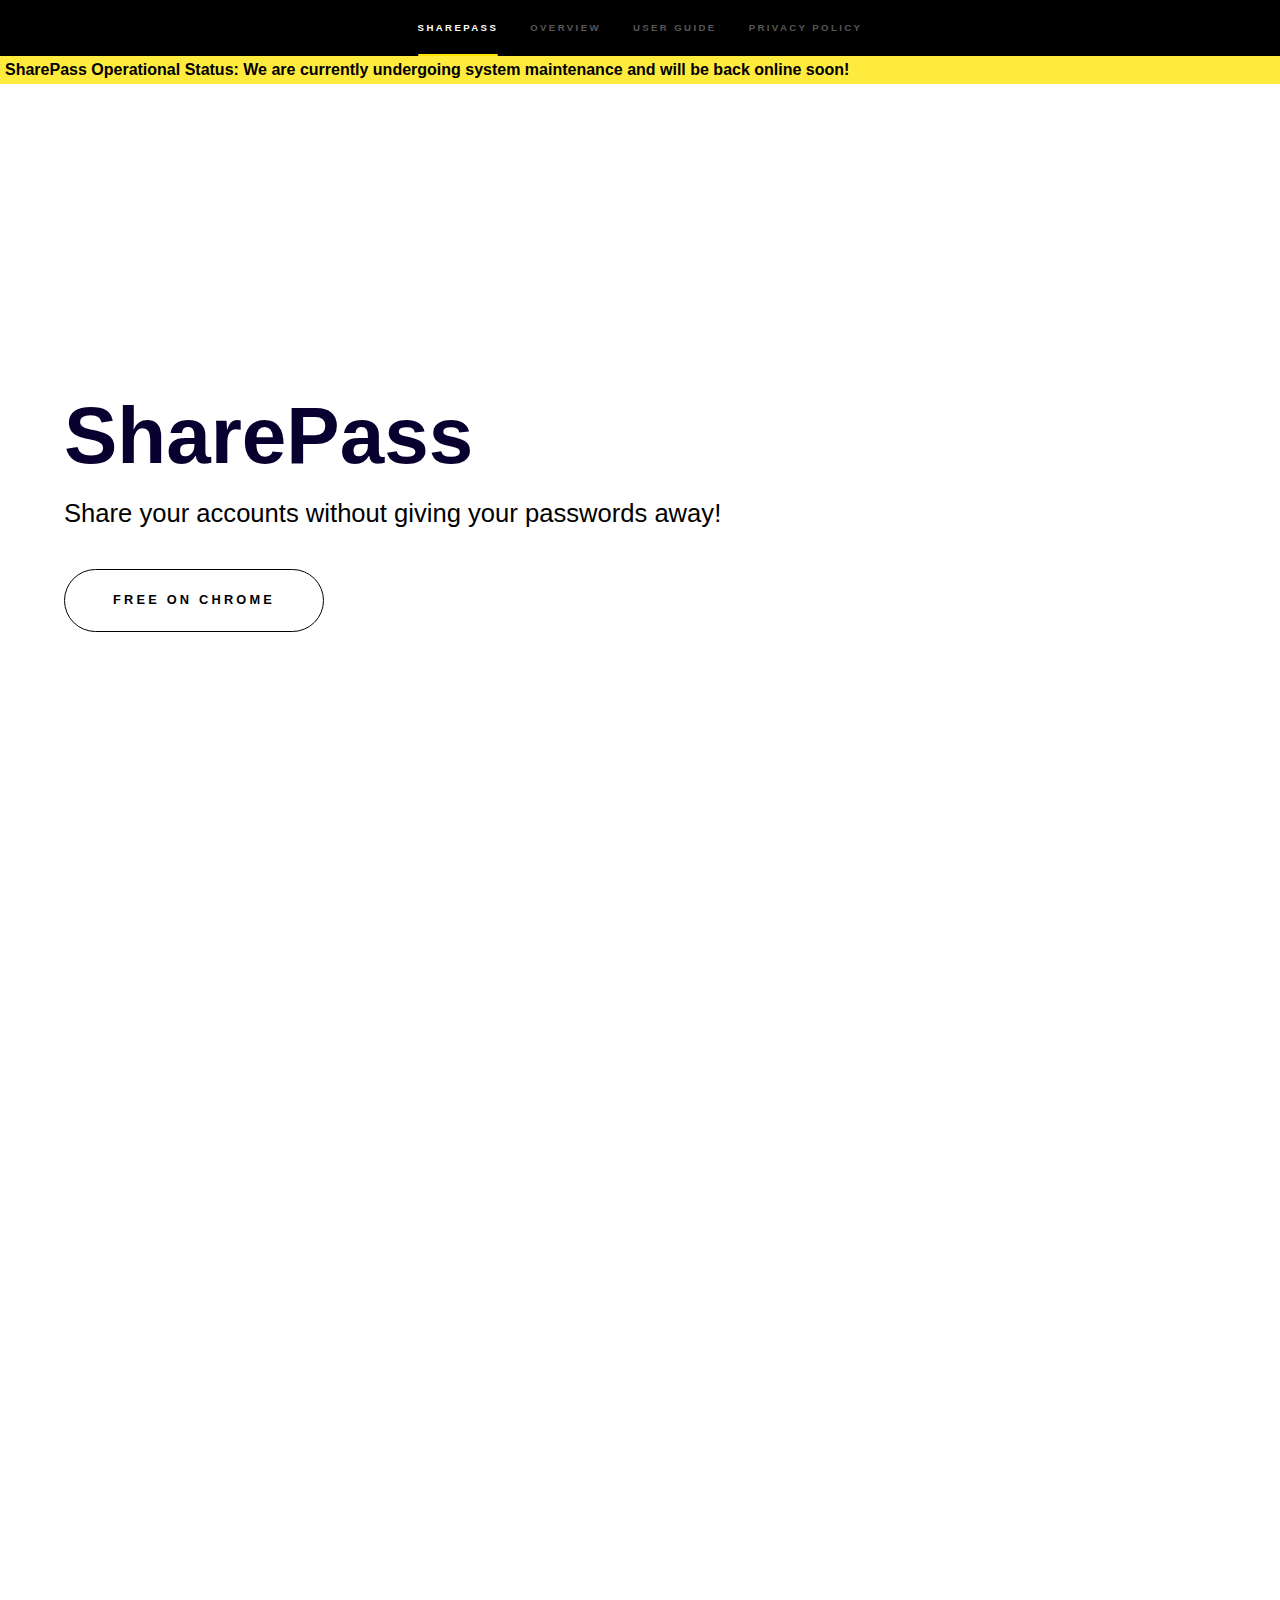
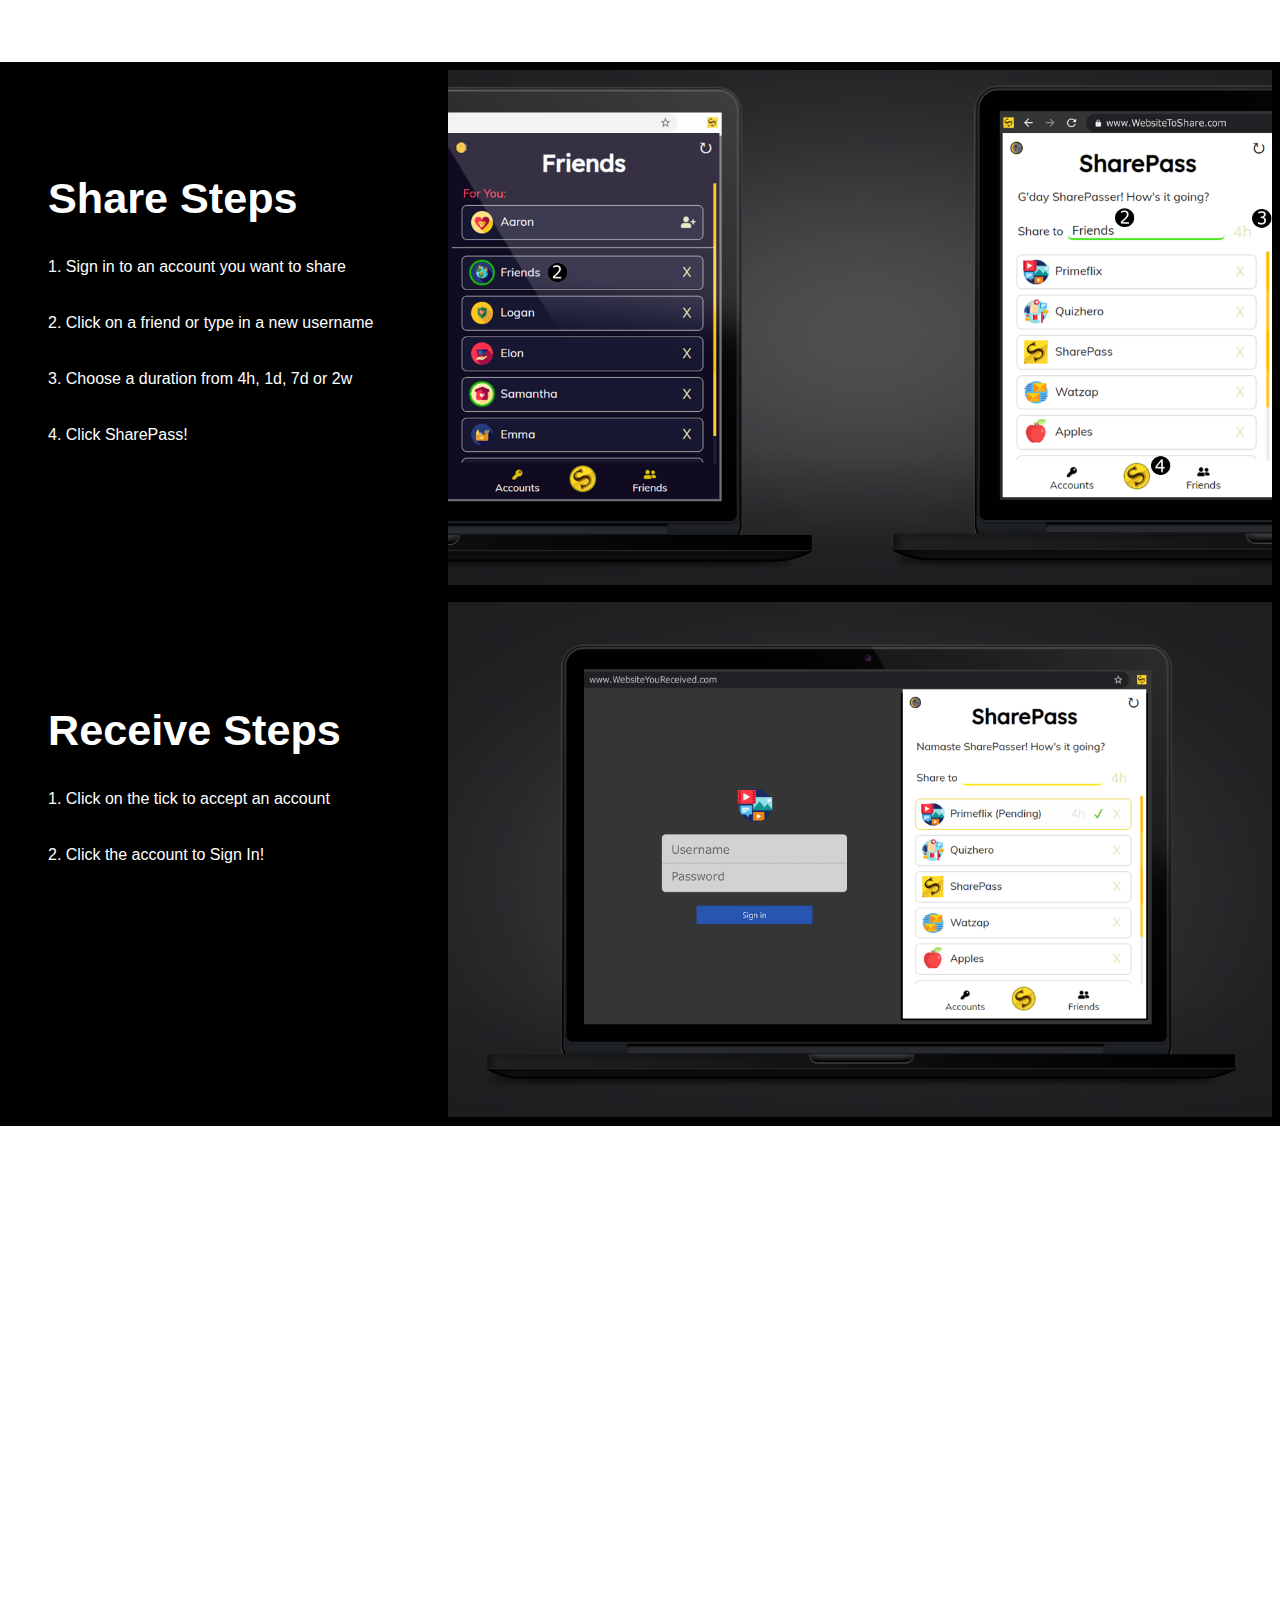
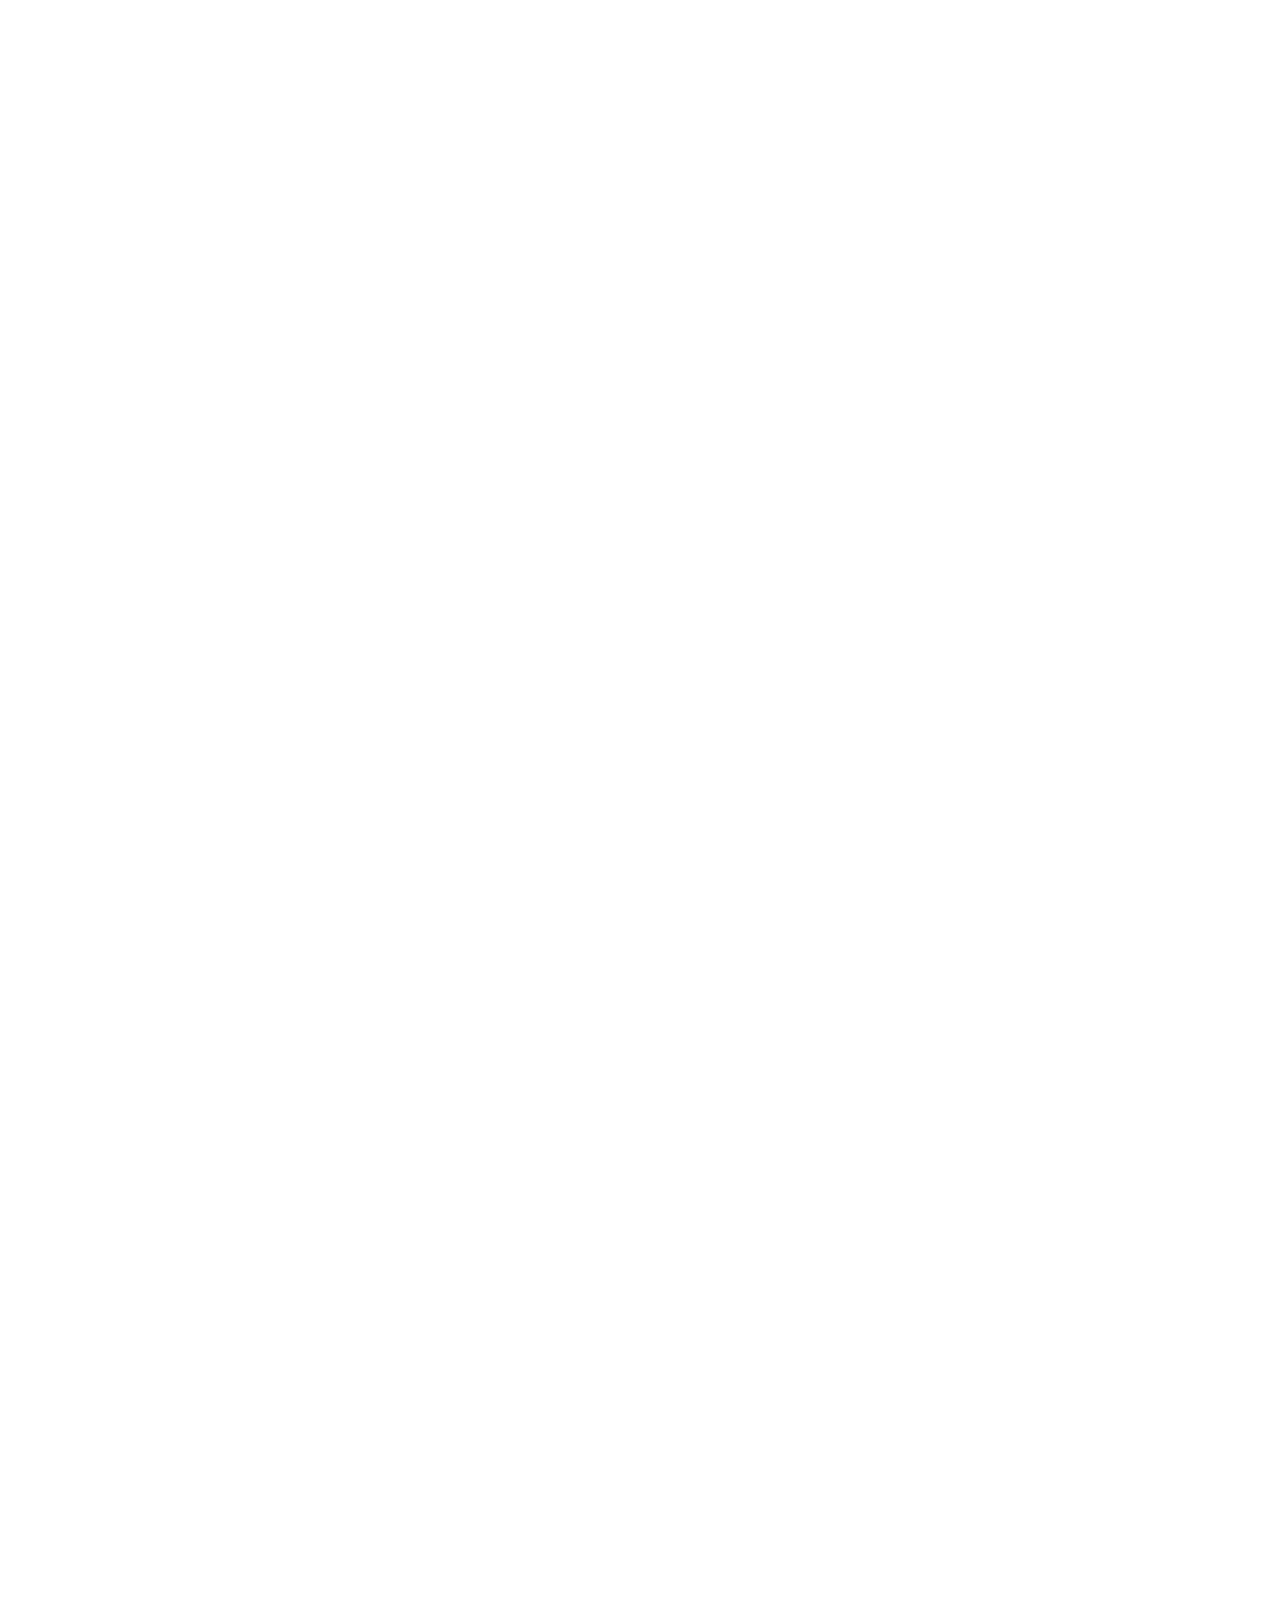
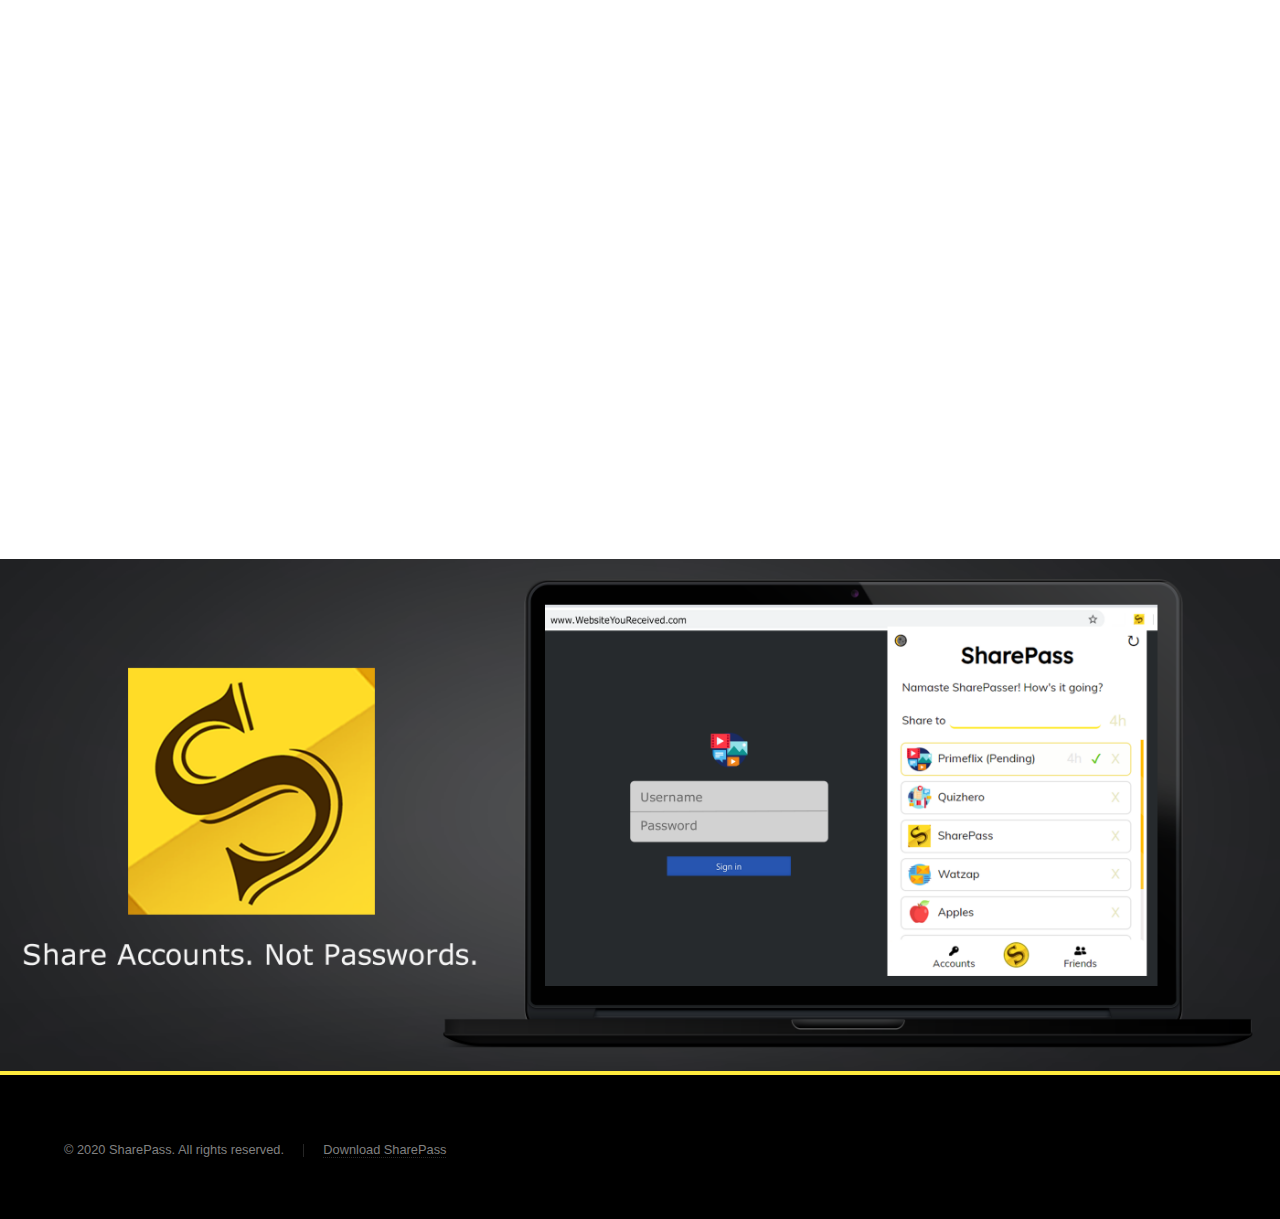
==== commit 3ec24956: "operational status" ====
--- a/index.html
+++ b/index.html
@@ -1,9 +1,9 @@
 <!DOCTYPE HTML>
 <html>
 	<head>
-		<title>SharePass</title>
-		<meta name="title" content="SharePass">
-		<meta name="description" content="Share your accounts without giving your passwords away!">
+		<title>SharePass - Share Accounts. Not Passwords.</title>
+		<meta name="title" content="SharePass - Share Accounts. Not Passwords.">
+		<meta name="description" content="Share your accounts without giving your passwords away! Download Free on Chrome.">
 		<meta charset="utf-8" />
 		<meta name="viewport" content="width=device-width, initial-scale=1, user-scalable=no" />
 		<link rel="stylesheet" href="assets/css/main.css" />
@@ -19,13 +19,13 @@
 		<!-- Socials -->
 		<meta property="og:type" content="website">
 		<meta property="og:url" content="https://sharepass.github.io/">
-		<meta property="og:title" content="SharePass">
-		<meta property="og:description" content="Share your accounts without giving your passwords away!">
+		<meta property="og:title" content="SharePass - Share Accounts. Not Passwords.">
+		<meta property="og:description" content="Share your accounts without giving your passwords away! Download Free on Chrome.">
 		<meta property="og:image" content="https://sharepass.github.io/images/SocialShare.png">
 		<meta property="twitter:card" content="summary_large_image">
 		<meta property="twitter:url" content="https://sharepass.github.io/">
-		<meta property="twitter:title" content="SharePass">
-		<meta property="twitter:description" content="Share your accounts without giving your passwords away!">
+		<meta property="twitter:title" content="SharePass - Share Accounts. Not Passwords.">
+		<meta property="twitter:description" content="Share your accounts without giving your passwords away! Download Free on Chrome.">
 		<meta property="twitter:image" content="https://sharepass.github.io/images/SocialShare.png">
 		<meta name="twitter:site" content="@SharePass_app">
 		<!-- Google Analytics -->
@@ -66,7 +66,9 @@
 
 		<!-- Wrapper -->
 			<div id="wrapper">
-
+				<div>
+					<b style='color:black; margin-left:5px'> SharePass Operational Status: We are currently undergoing system maintenance and will be back online soon!</b>
+				</div>
 				<!-- Intro -->
 					<section id="intro" class="wrapper style1 fullscreen fade-up">
 						<div class="inner">
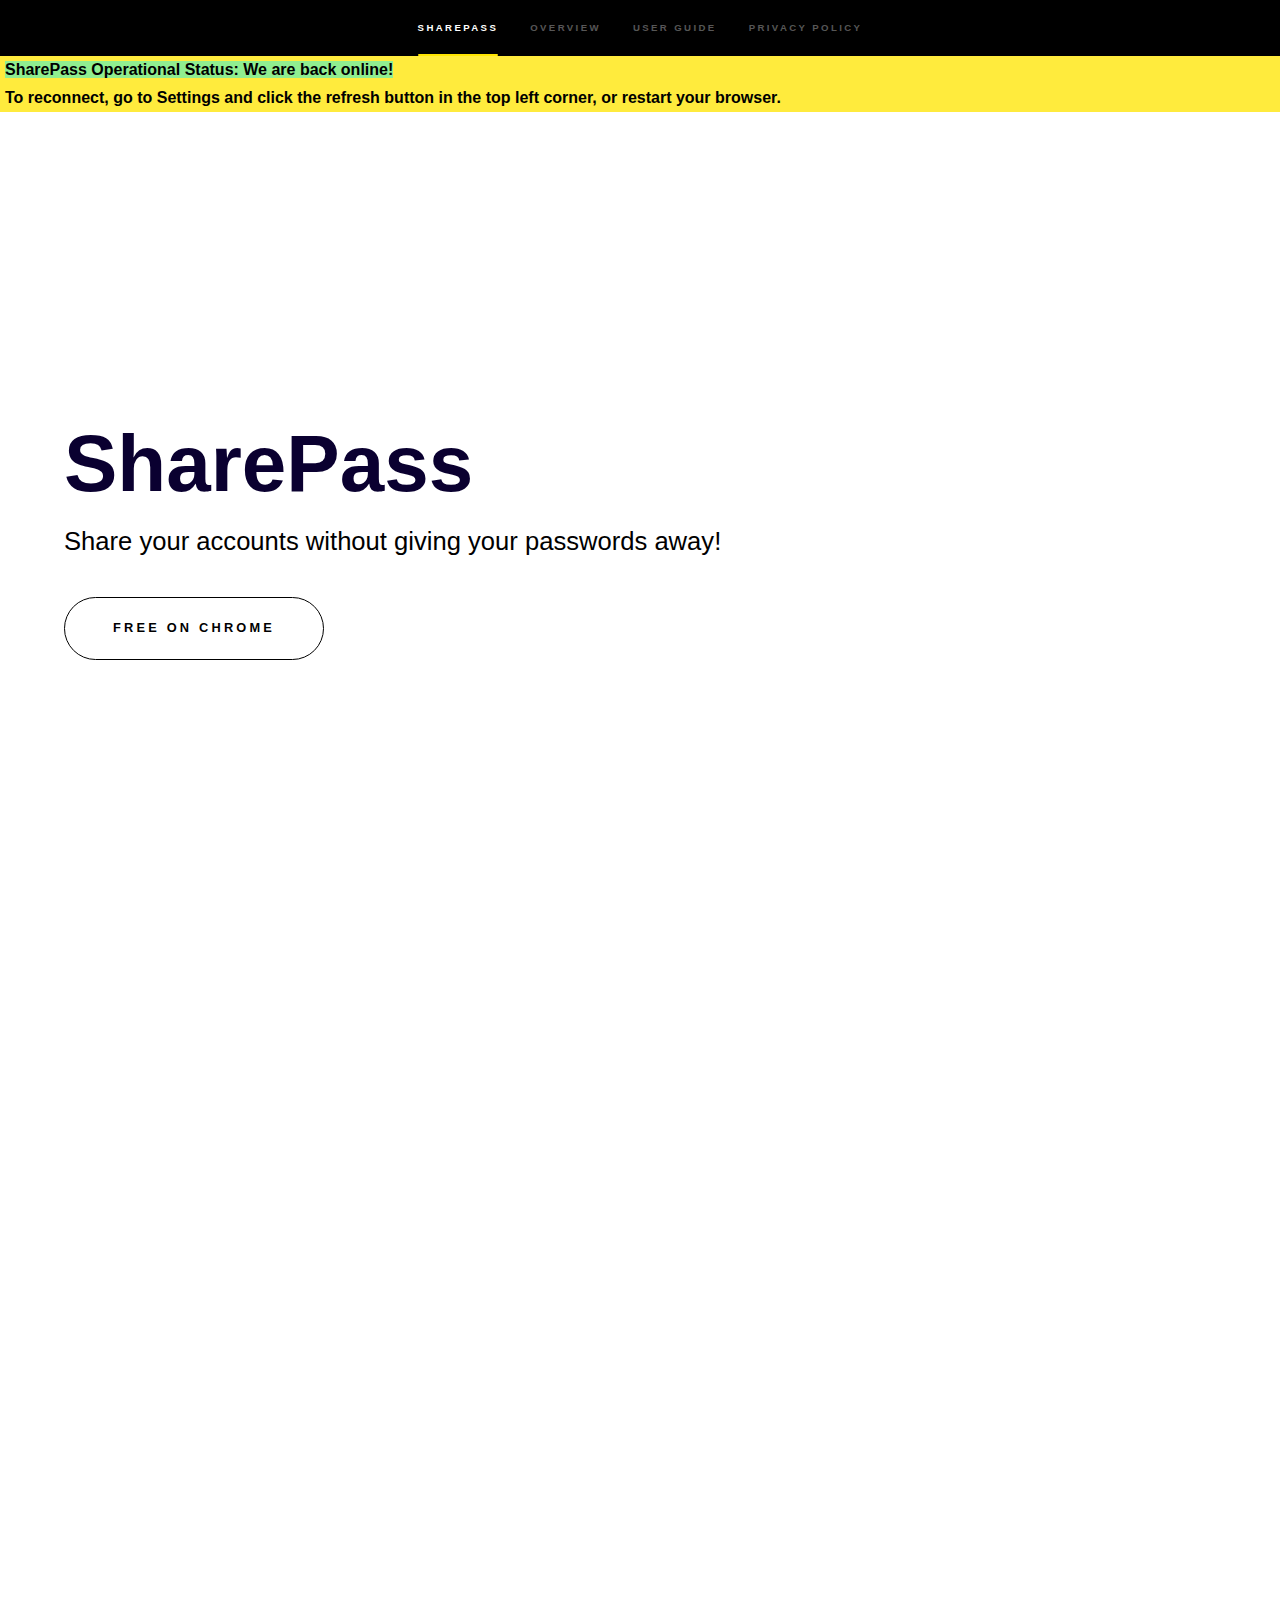
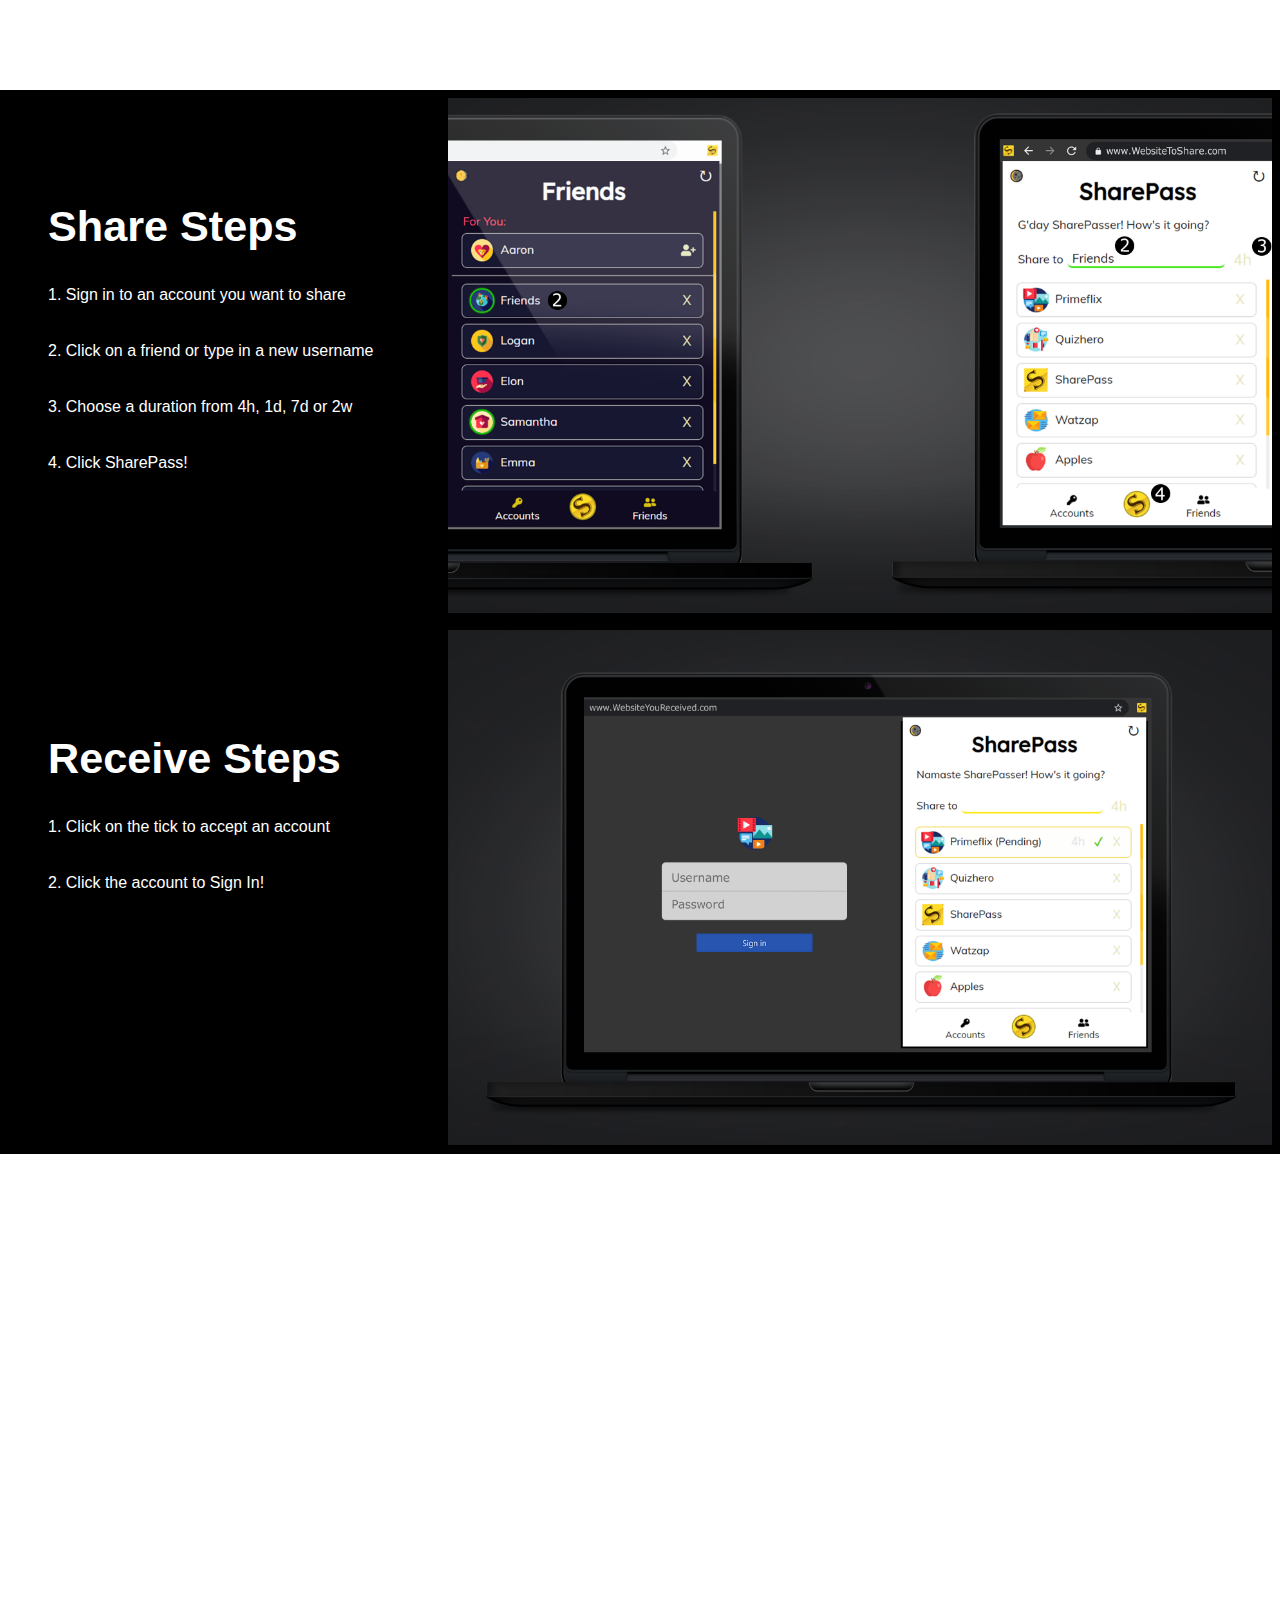
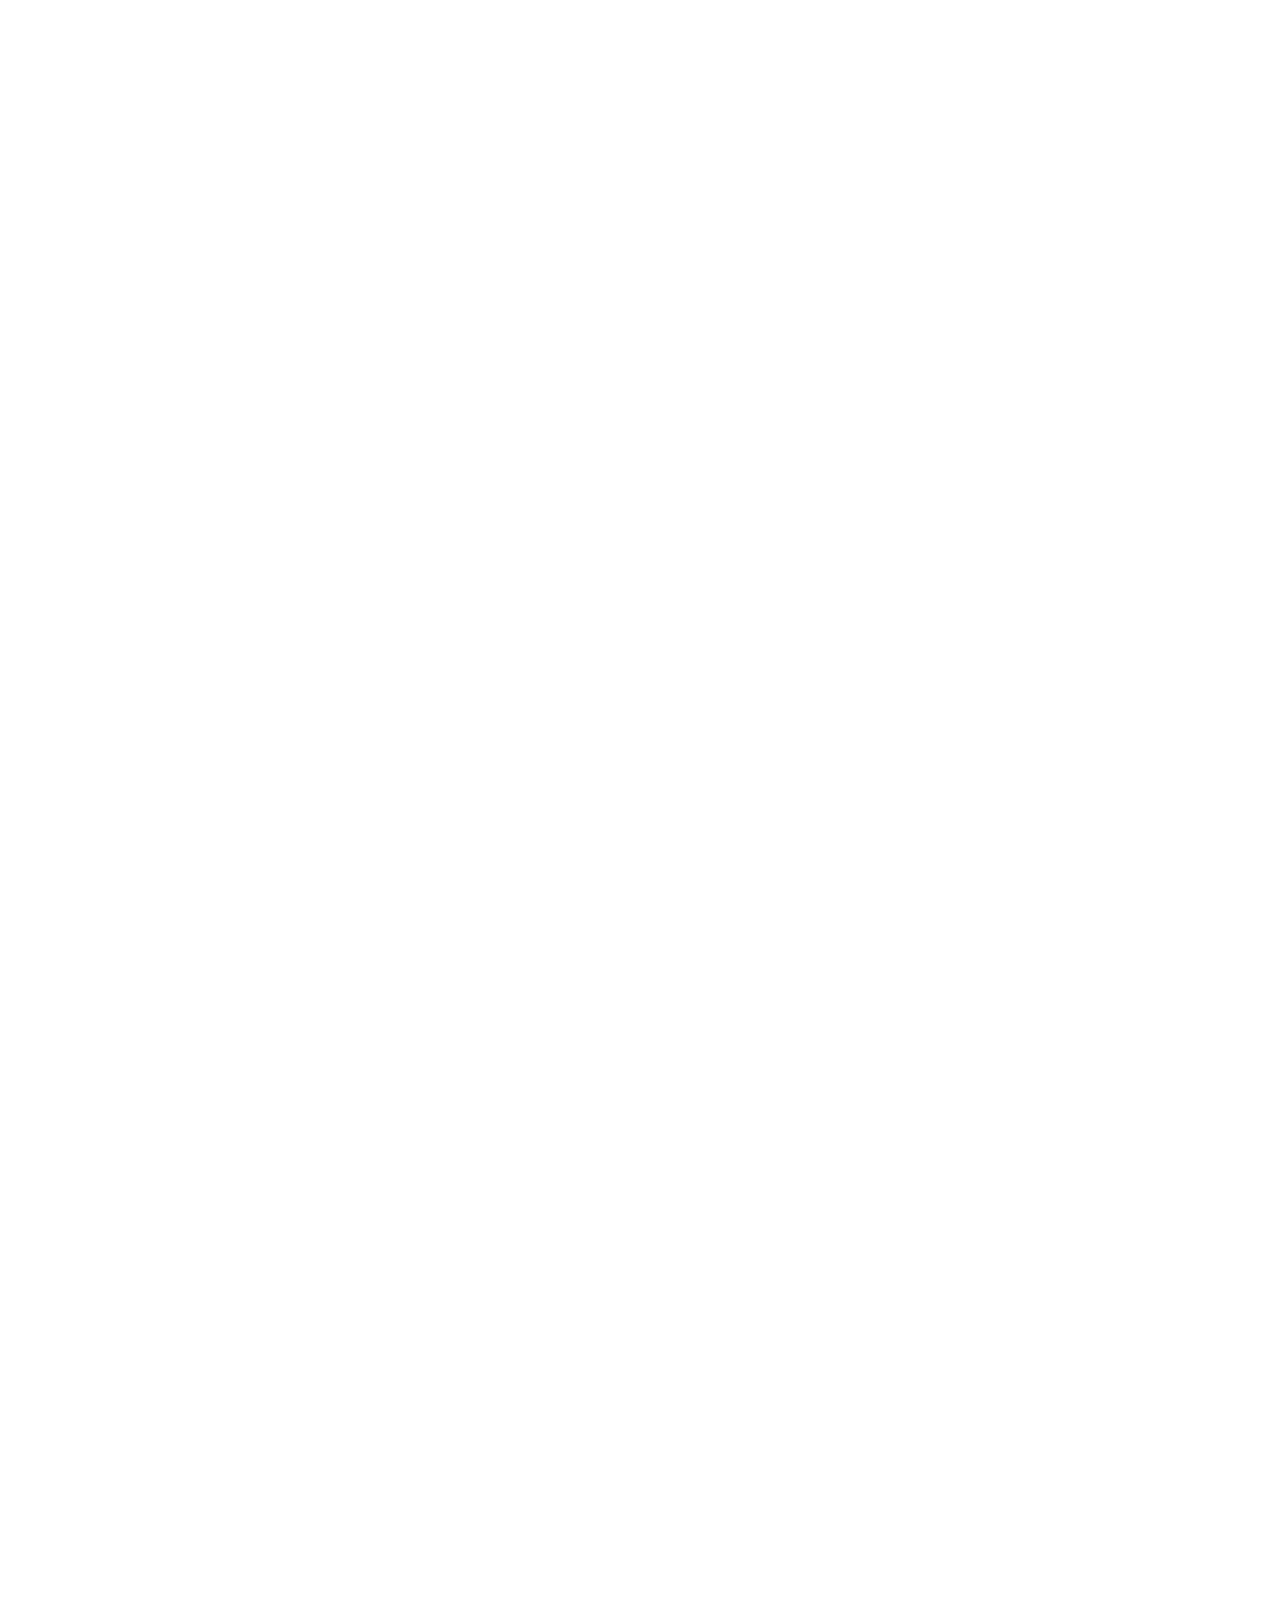
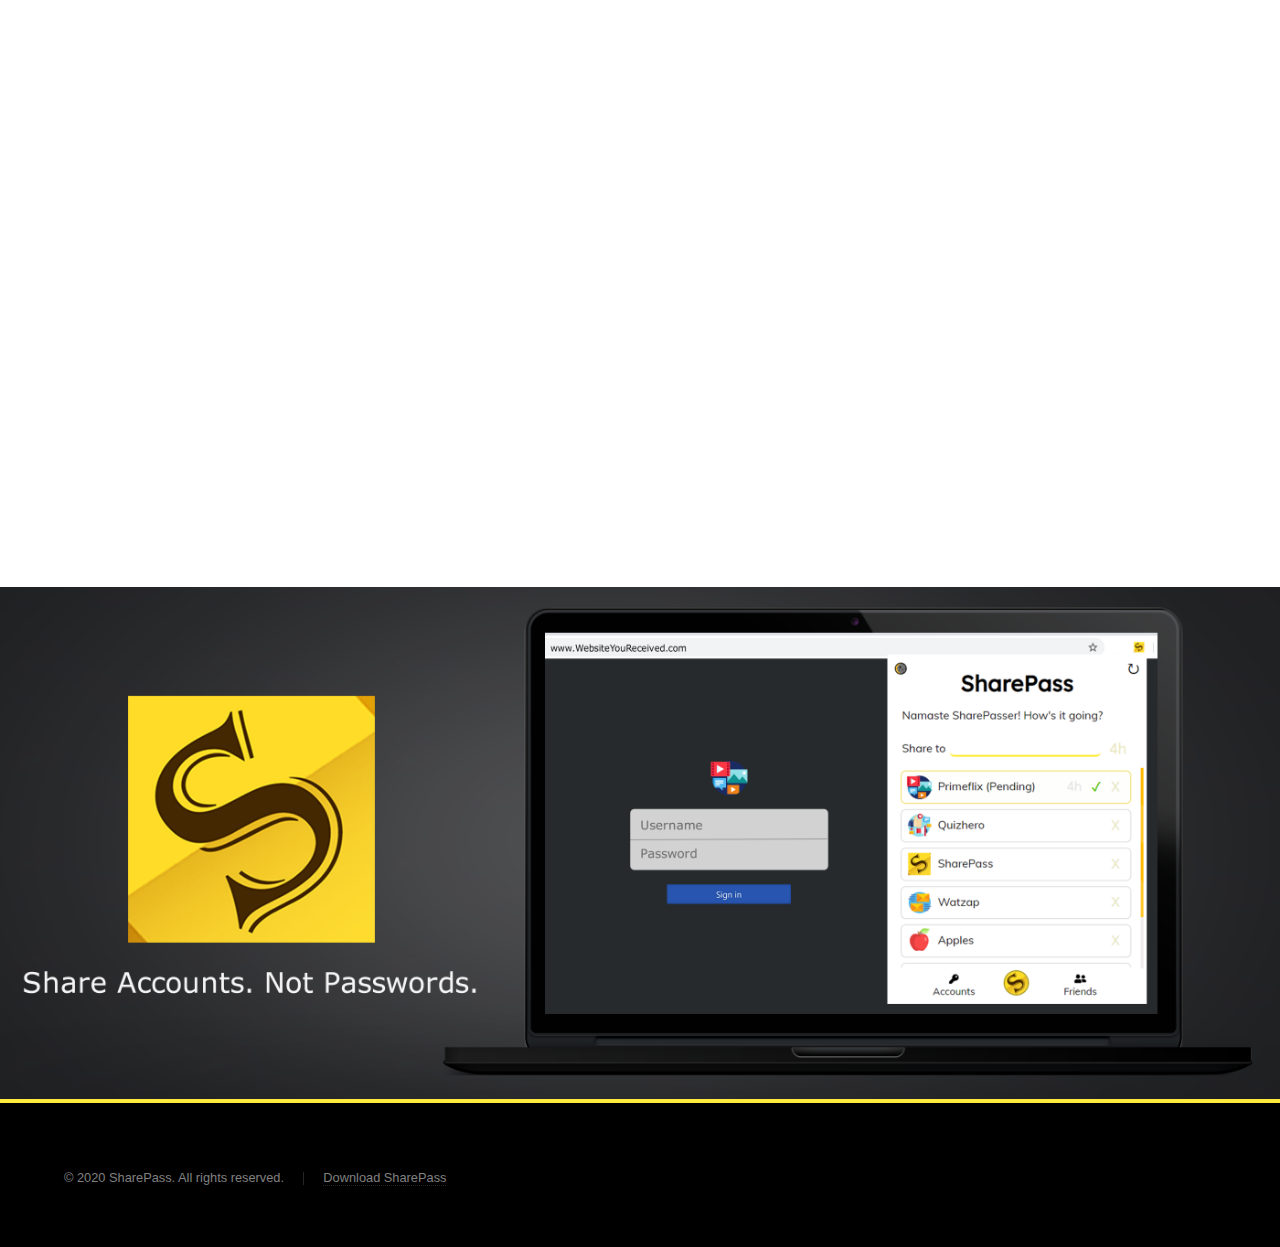
==== commit c28ec8dd: "operational status" ====
--- a/index.html
+++ b/index.html
@@ -67,7 +67,7 @@
 		<!-- Wrapper -->
 			<div id="wrapper">
 				<div>
-					<b style='color:black; margin-left:5px'> SharePass Operational Status: We are currently undergoing system maintenance and will be back online soon!</b>
+					<b style='color:black; background-color:lightgreen; margin-left:5px'> SharePass Operational Status: We are back online! </b><br><b style='color:black; margin-left:5px'> To reconnect, go to Settings and click the refresh button in the top left corner, or restart your browser.</b>
 				</div>
 				<!-- Intro -->
 					<section id="intro" class="wrapper style1 fullscreen fade-up">
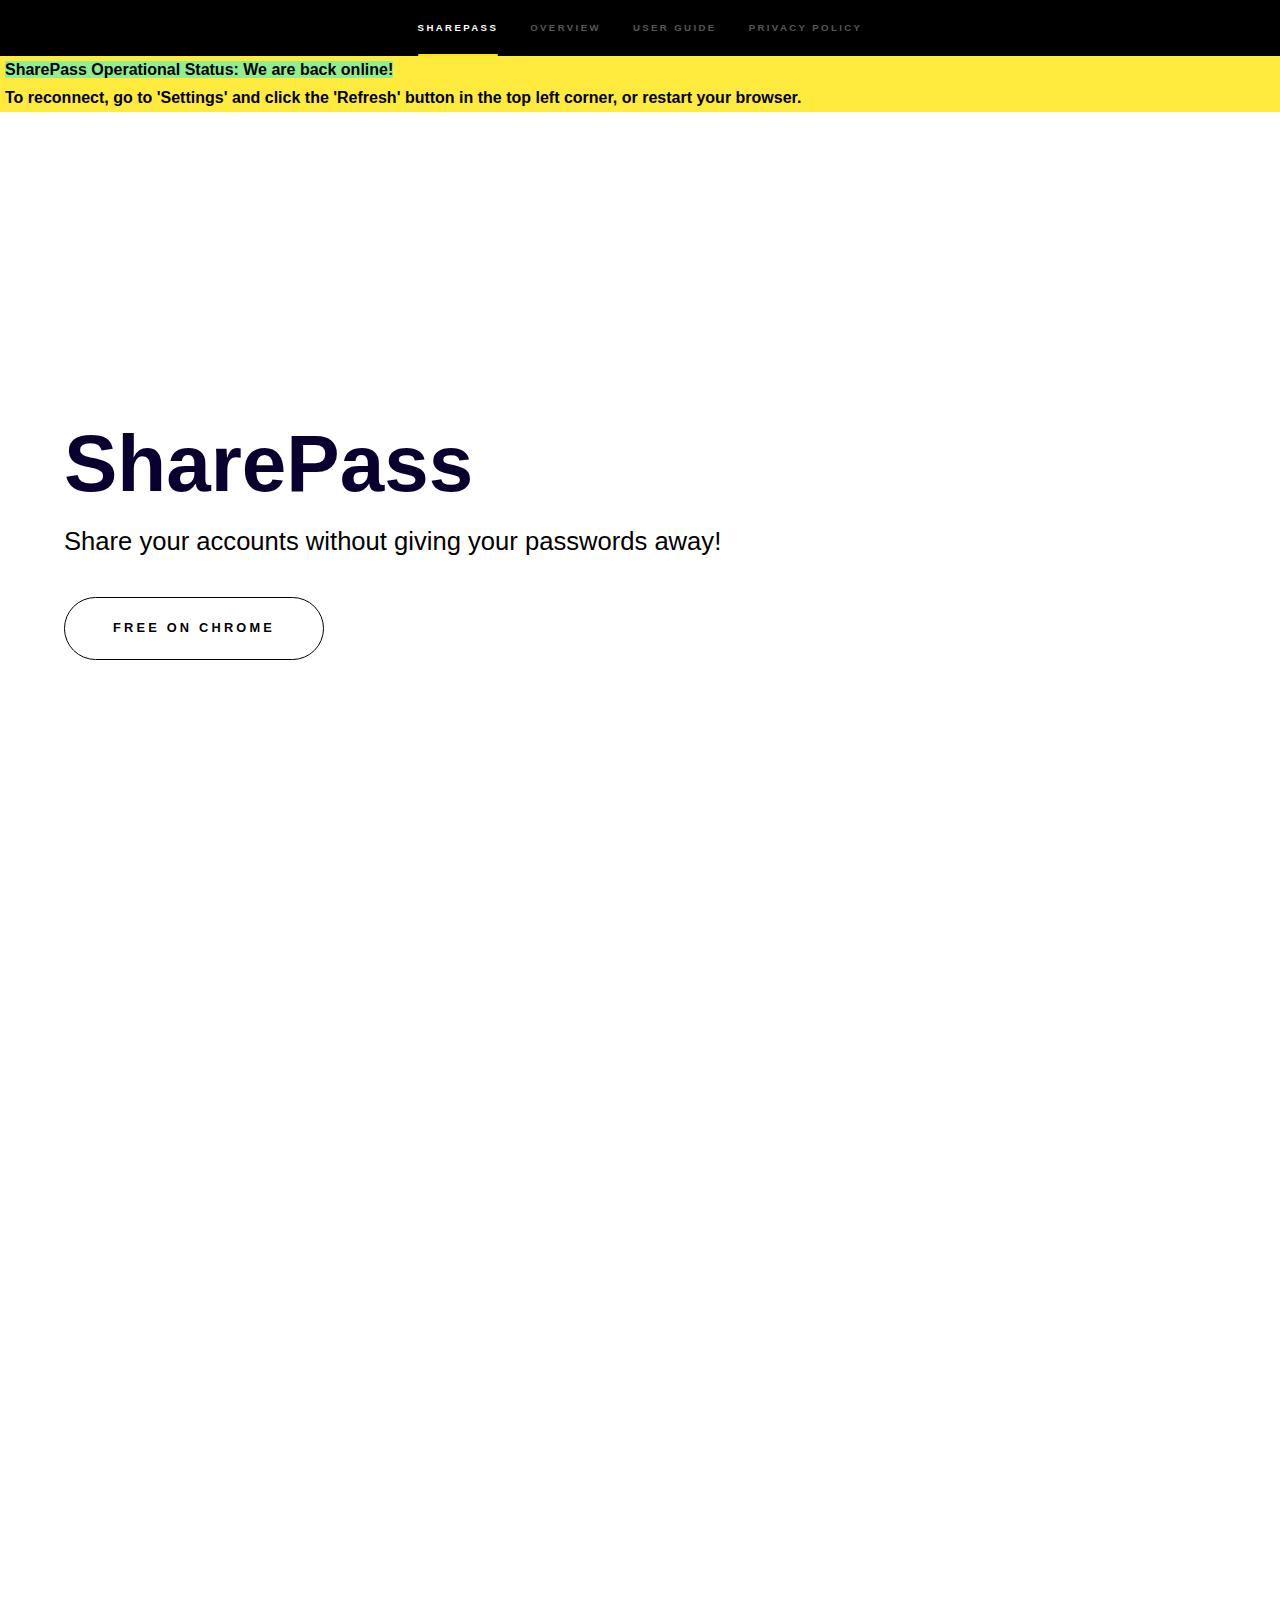
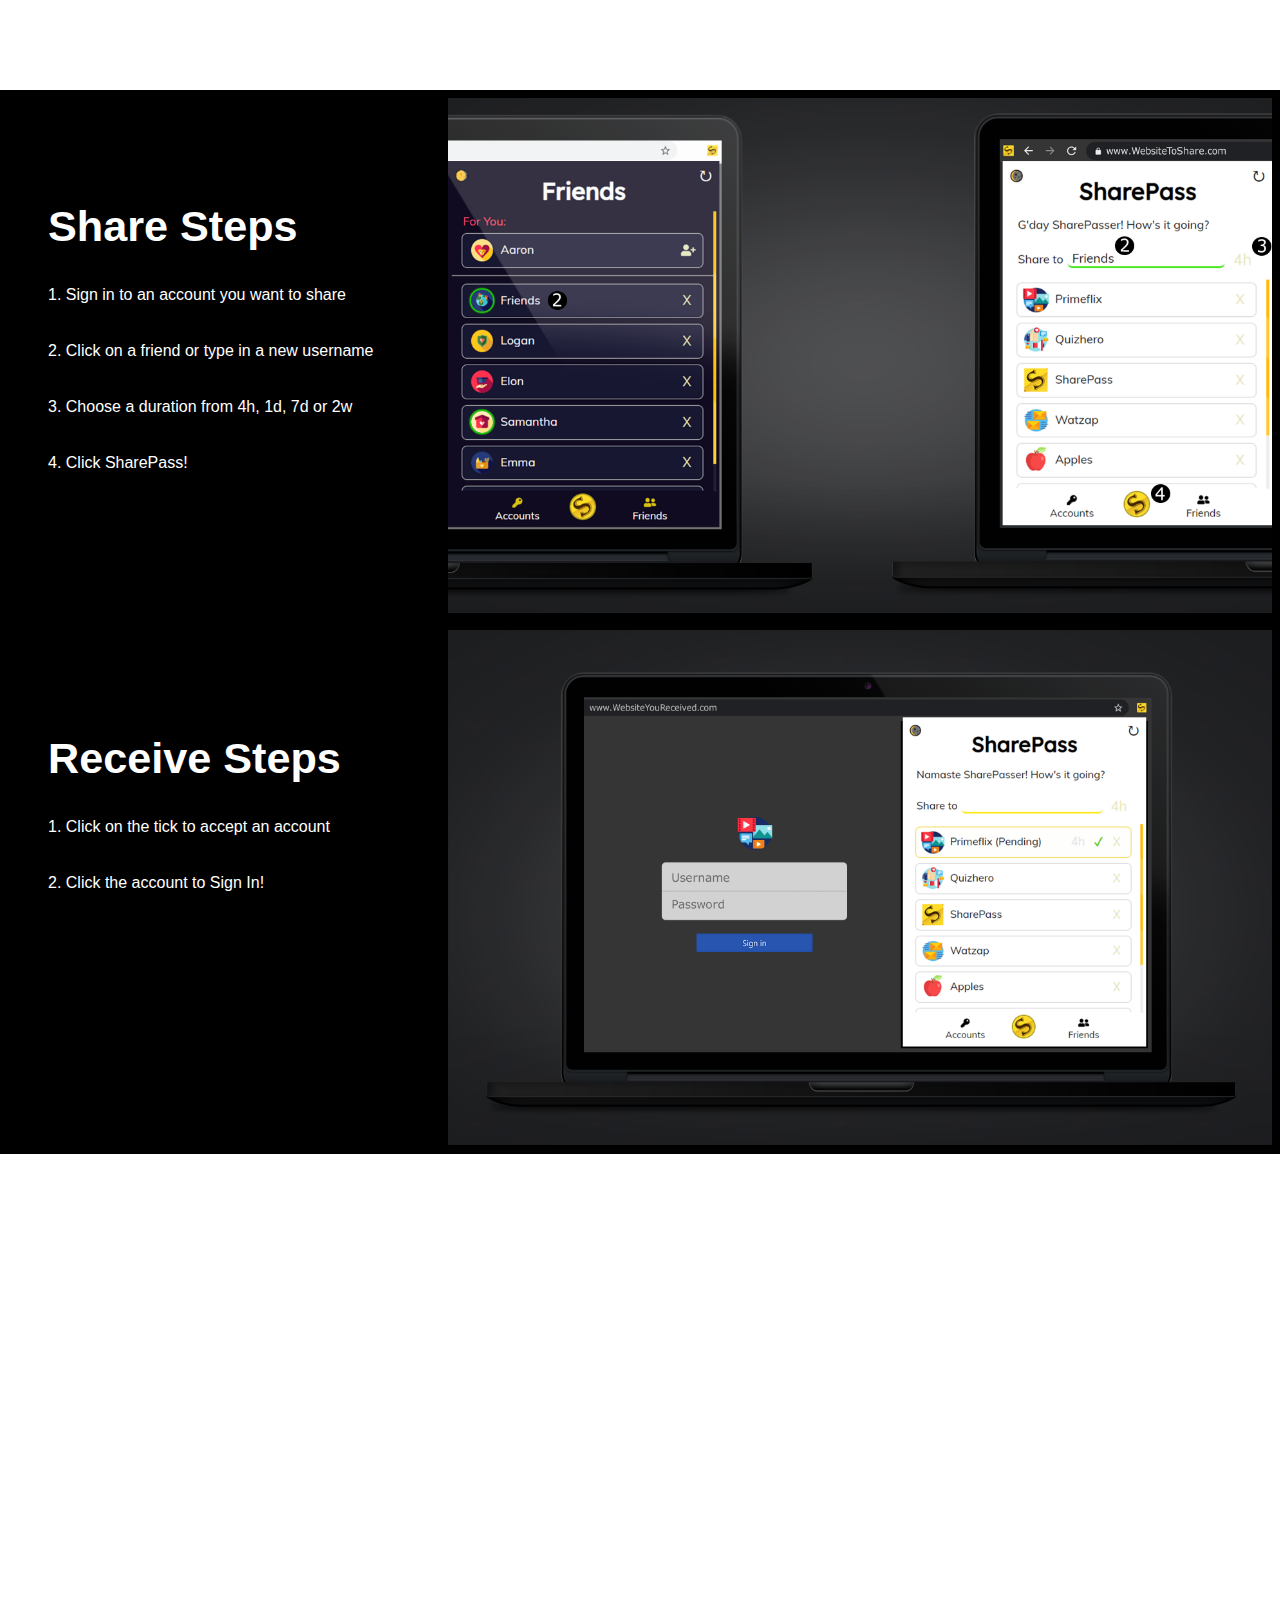
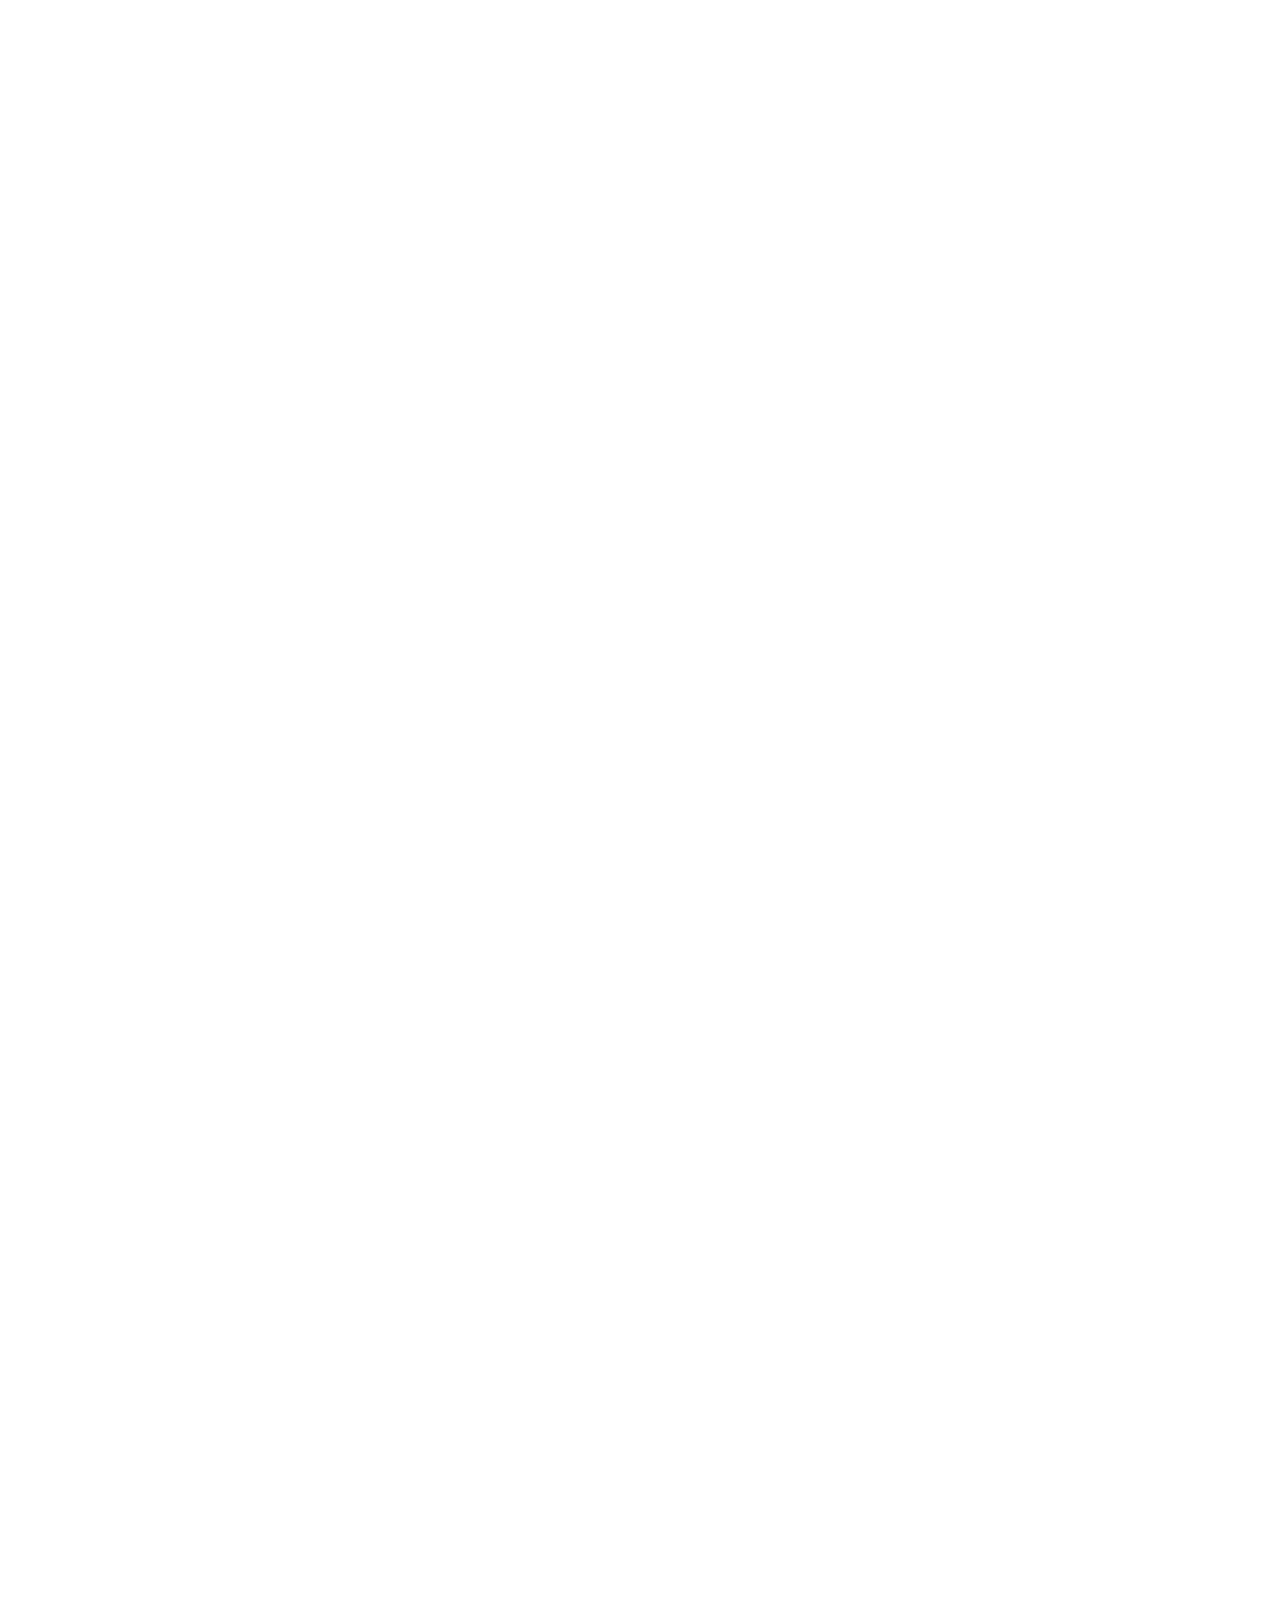
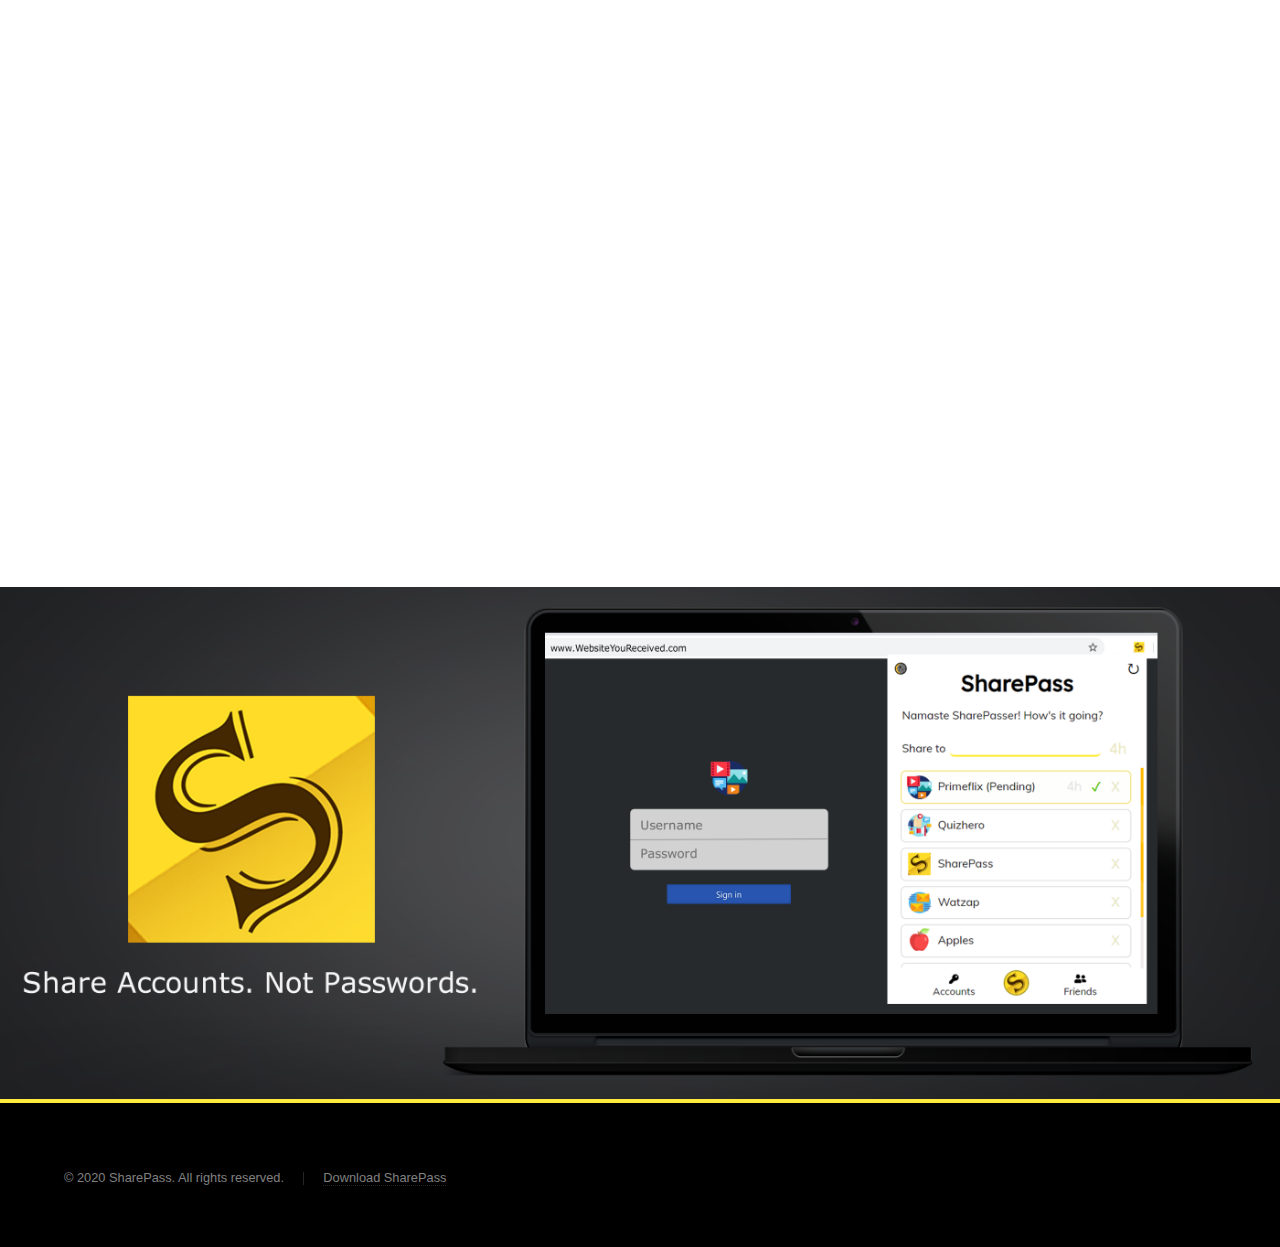
==== commit dda5392a: "operational status" ====
--- a/index.html
+++ b/index.html
@@ -67,7 +67,7 @@
 		<!-- Wrapper -->
 			<div id="wrapper">
 				<div>
-					<b style='color:black; background-color:lightgreen; margin-left:5px'> SharePass Operational Status: We are back online! </b><br><b style='color:black; margin-left:5px'> To reconnect, go to Settings and click the refresh button in the top left corner, or restart your browser.</b>
+					<b style='color:black; background-color:lightgreen; margin-left:5px'> SharePass Operational Status: We are back online! </b><br><b style='color:black; margin-left:5px'> To reconnect, go to 'Settings' and click the 'Refresh' button in the top left corner, or restart your browser.</b>
 				</div>
 				<!-- Intro -->
 					<section id="intro" class="wrapper style1 fullscreen fade-up">
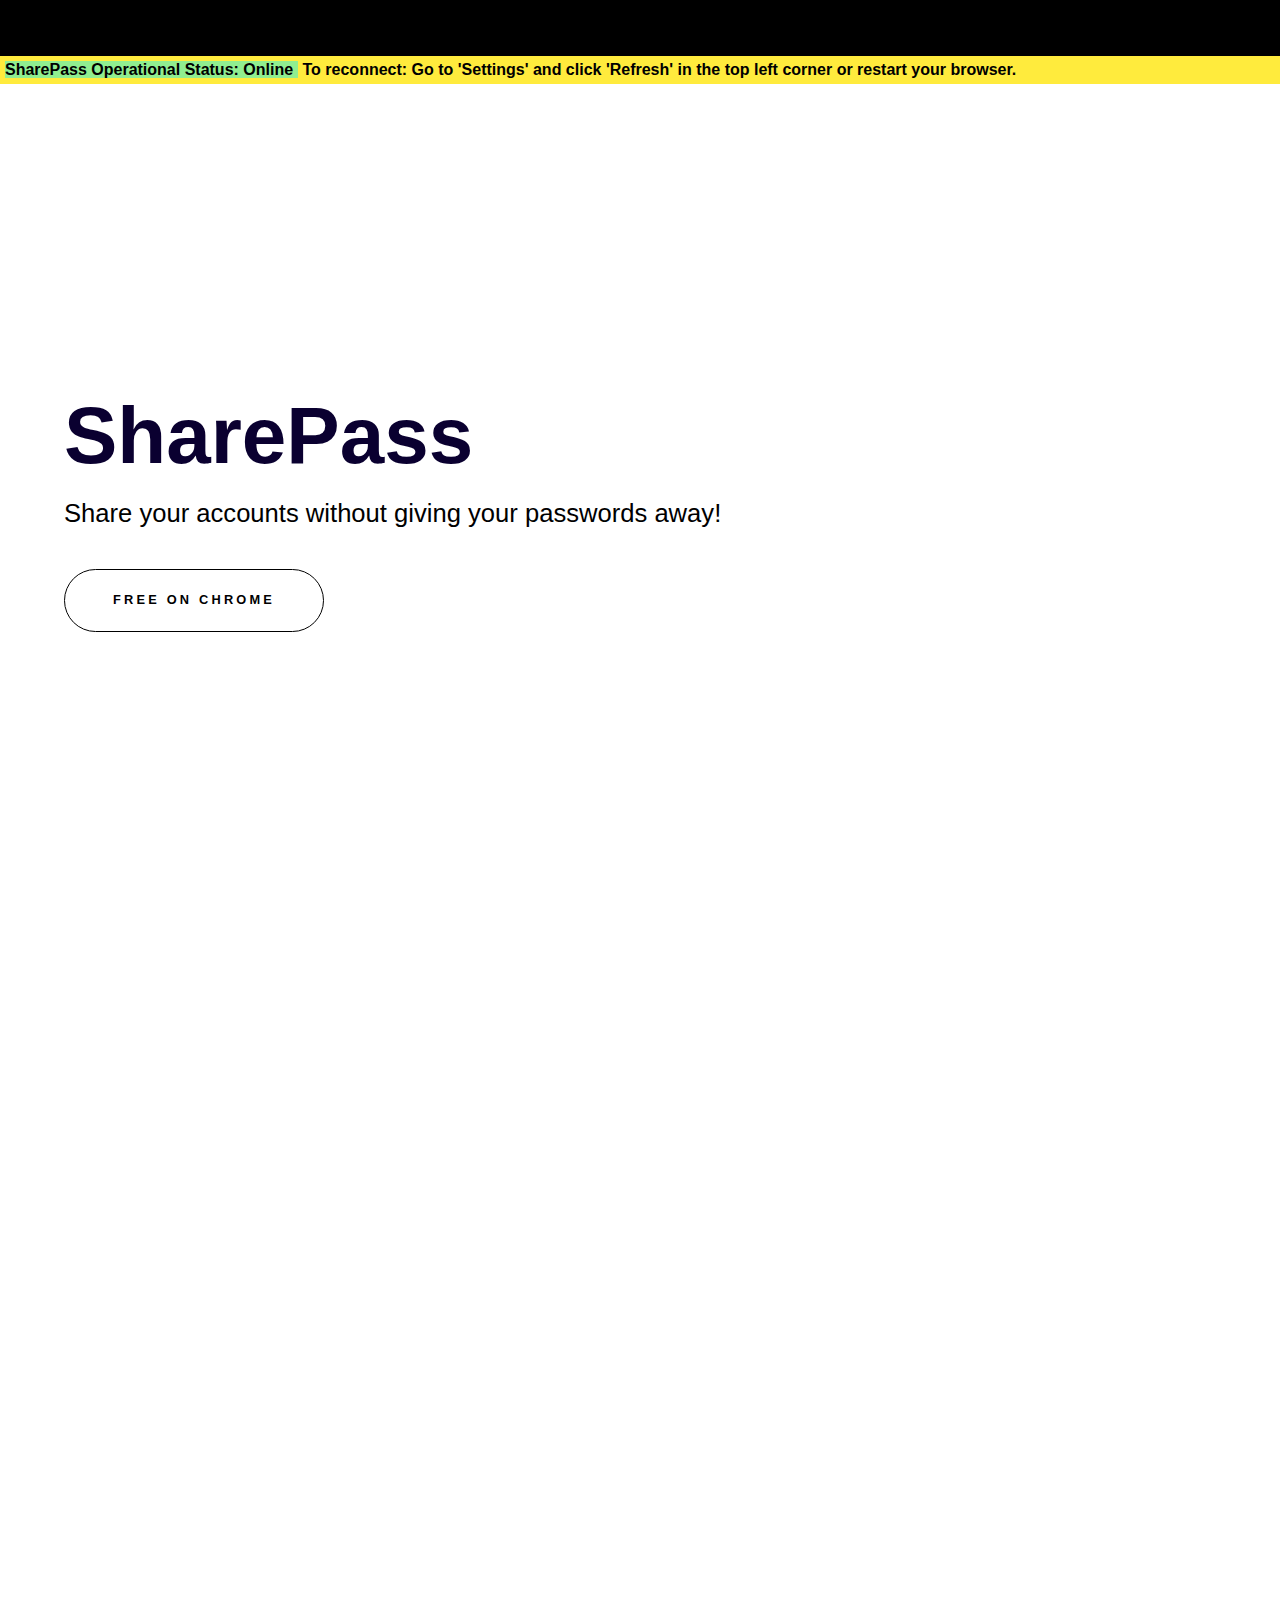
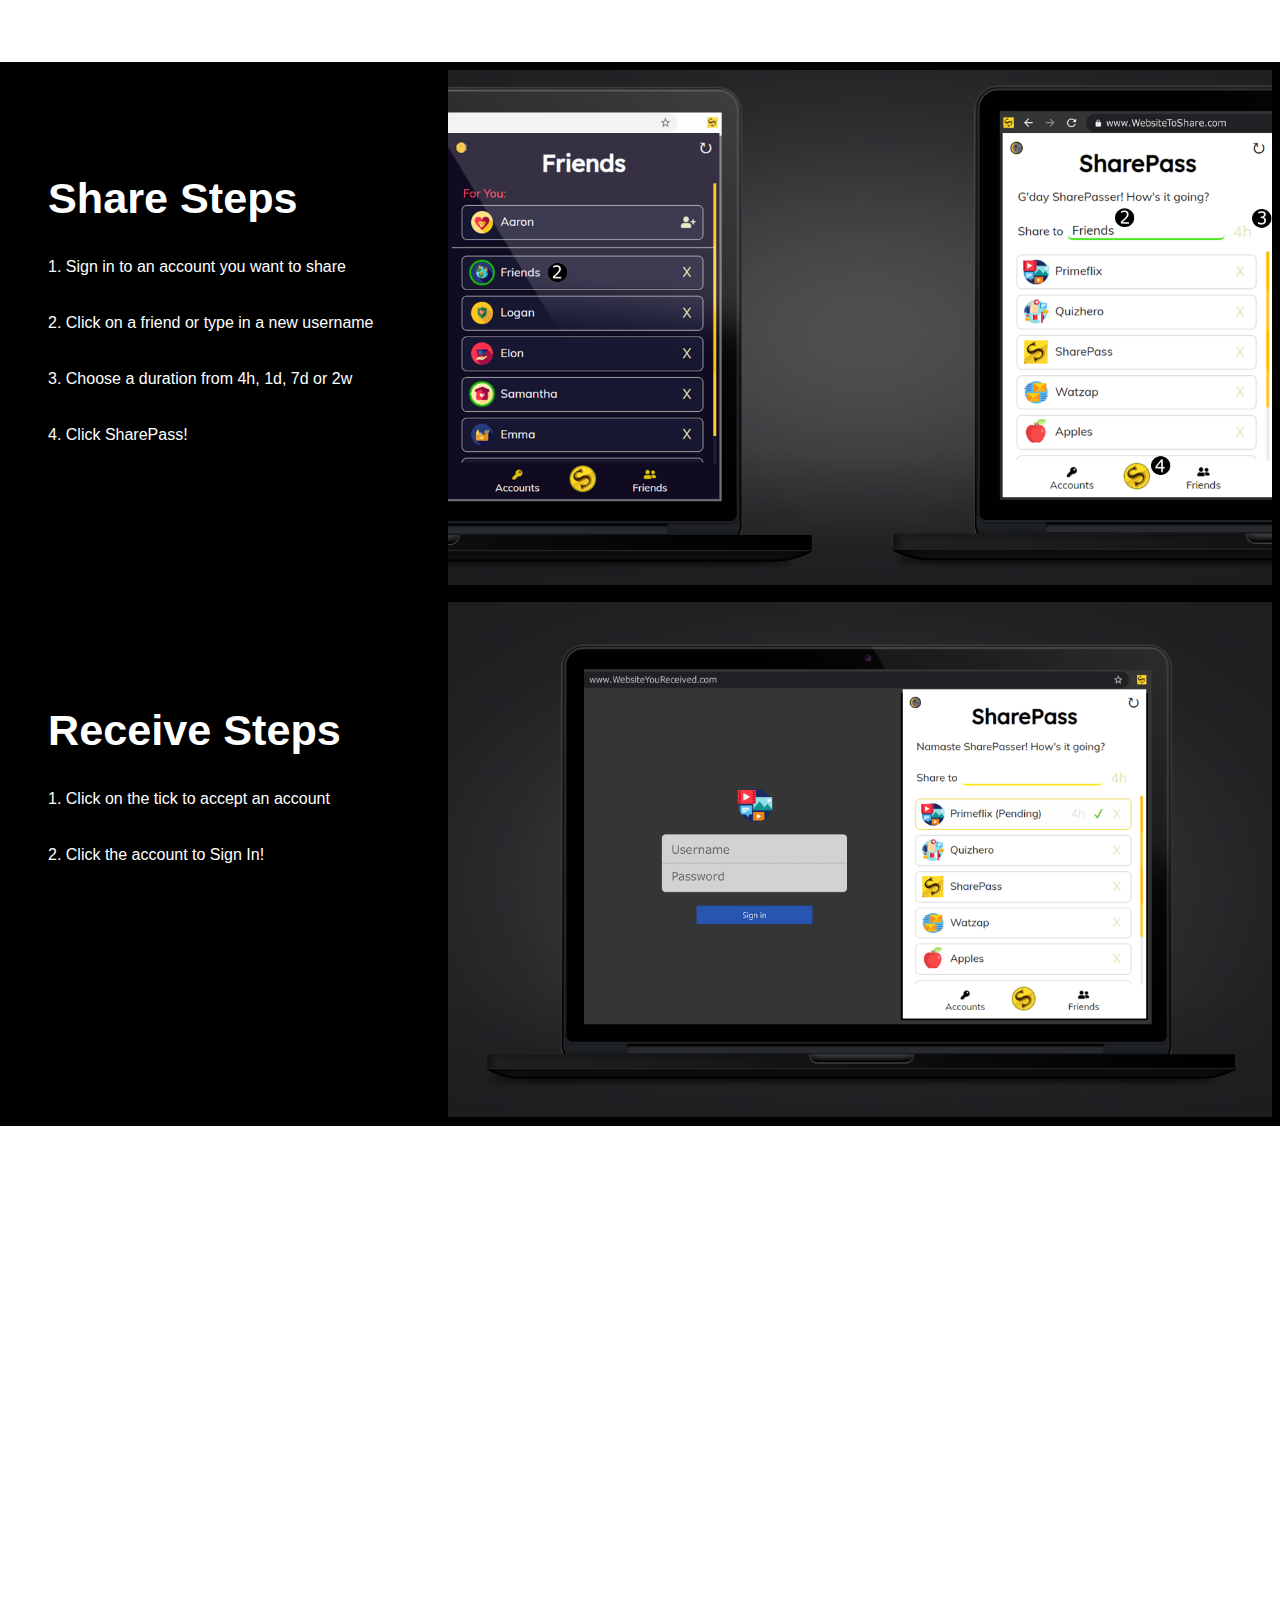
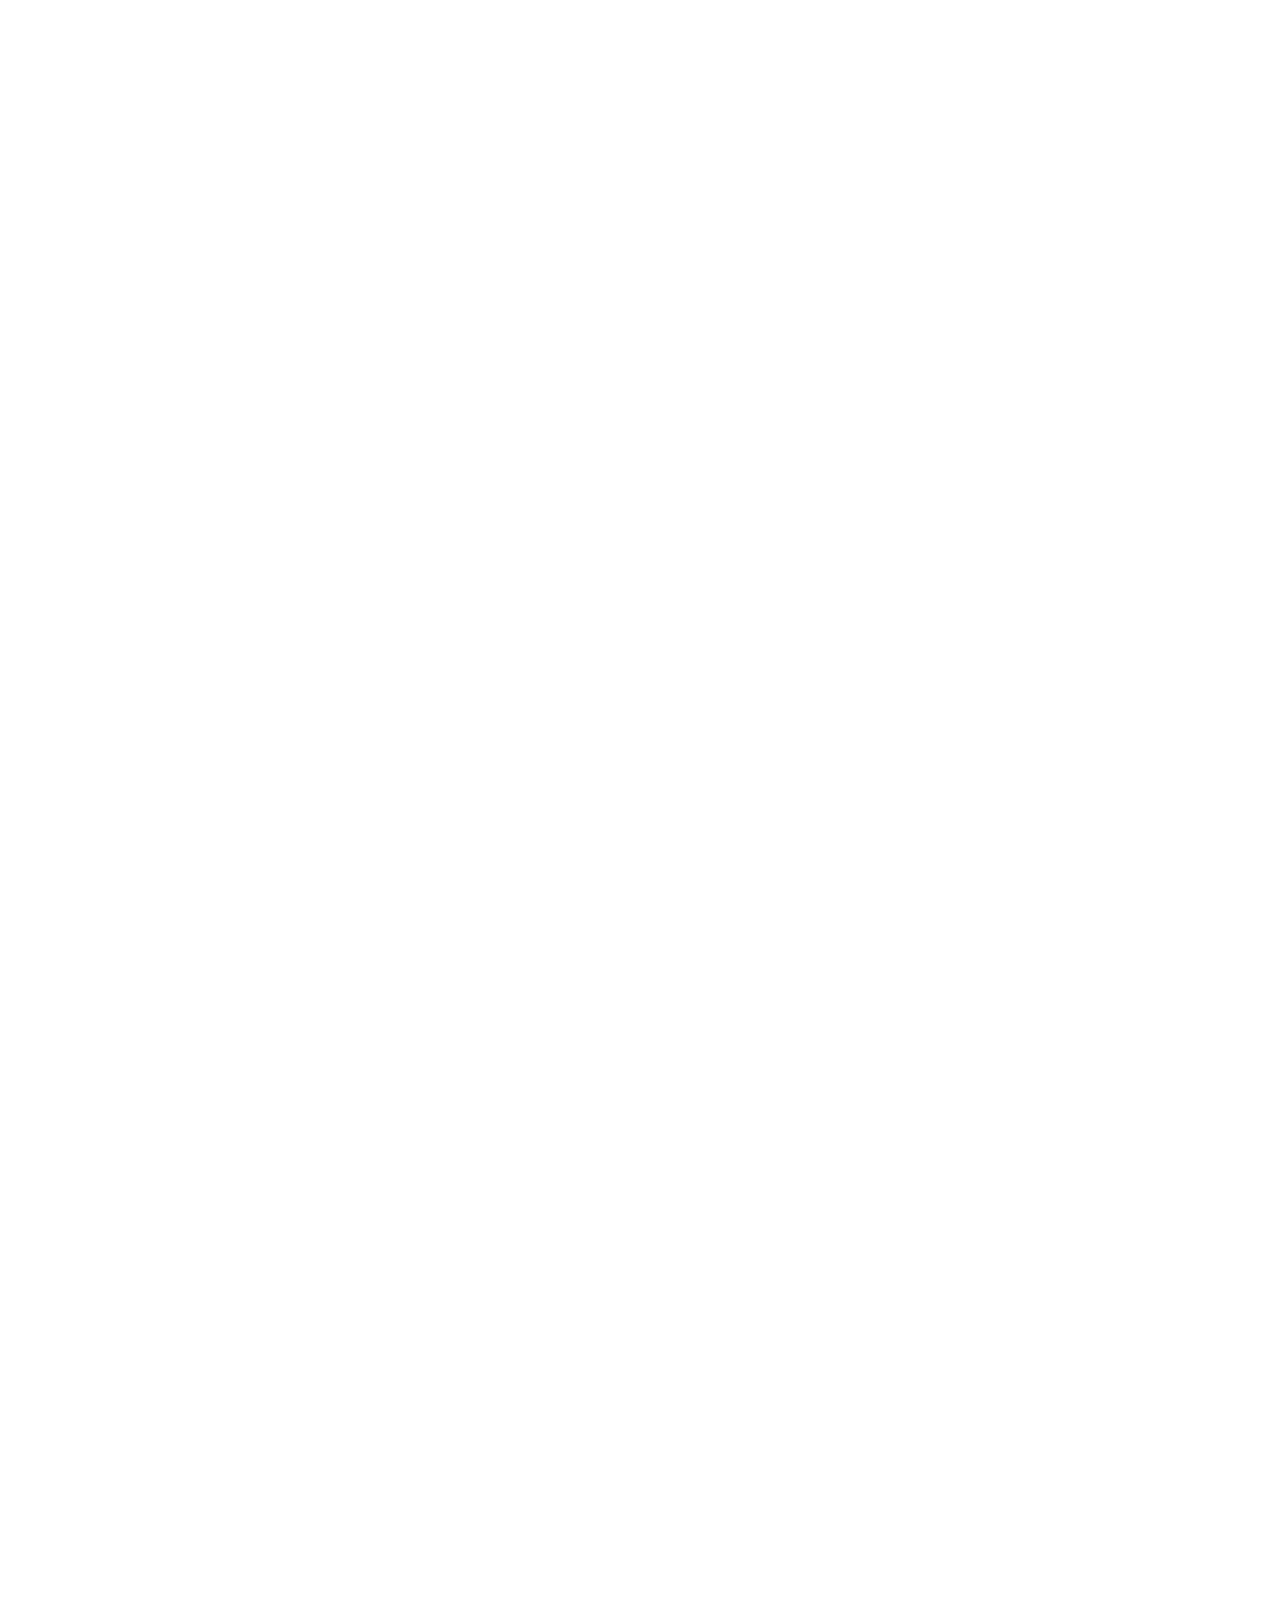
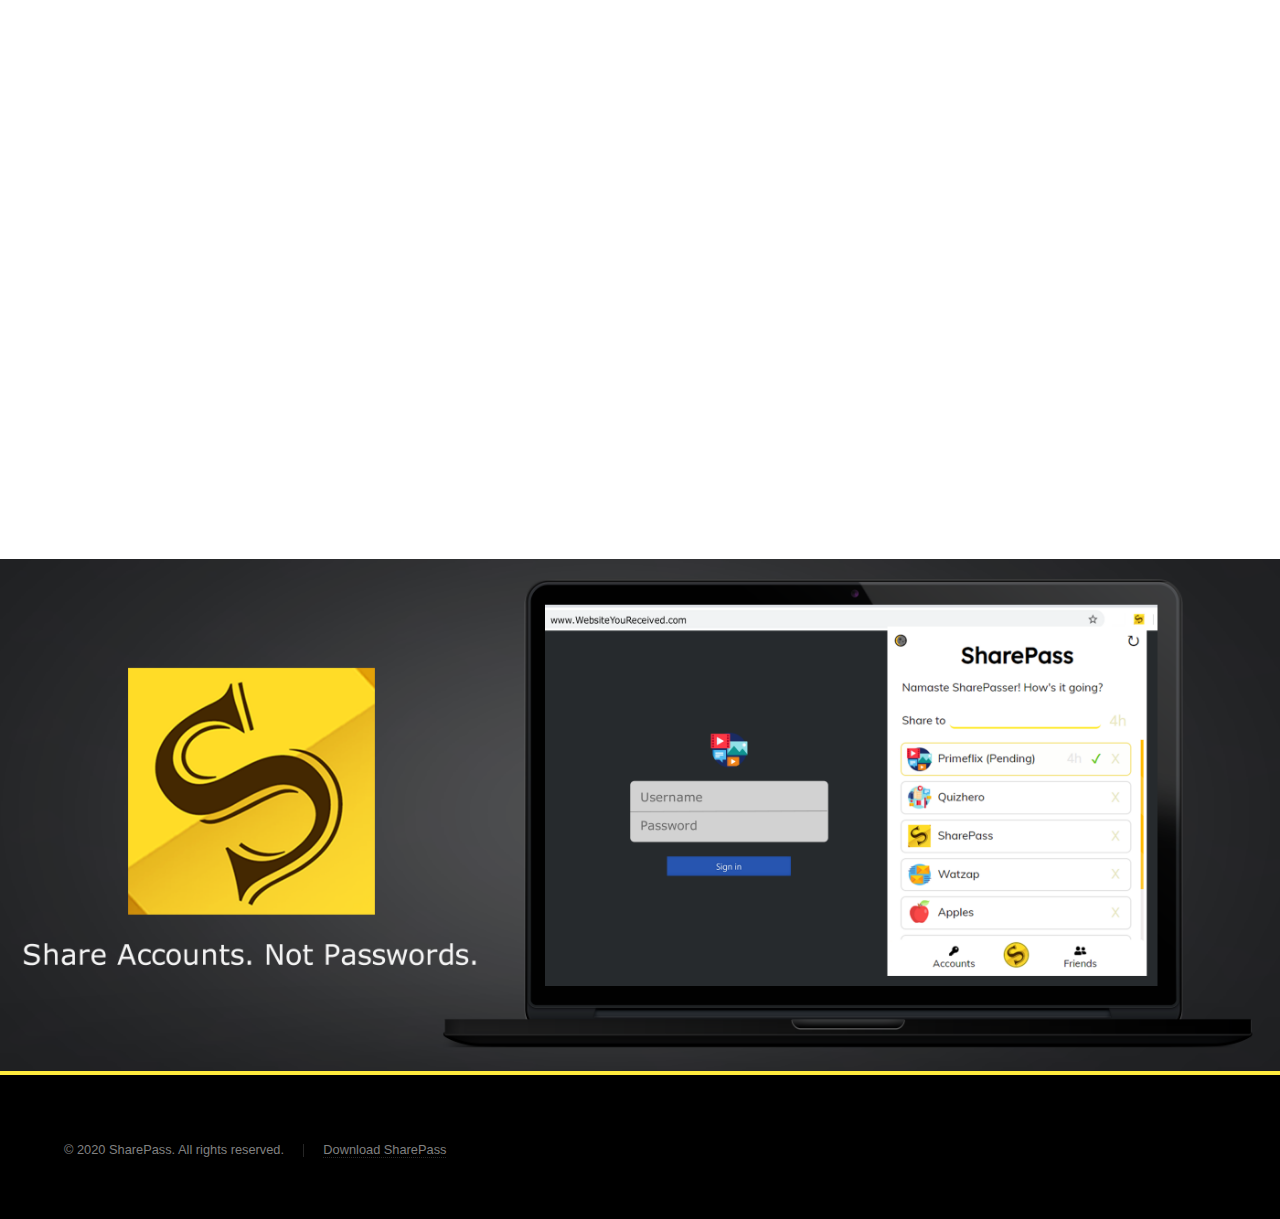
==== commit 4489df08: "localisation for userguide" ====
--- a/index.html
+++ b/index.html
@@ -53,12 +53,29 @@
 			<section id="sidebar">
 				<div class="inner">
 					<nav>
+						<br><br><br><br>
 						<ul>
 							<li><a href="#intro">SharePass</a></li>
 							<li><a href="#one">Overview</a></li>
 							<li><a href="#two">User Guide</a></li>
 							<li><a href="#three">Privacy Policy</a></li>
-							<!-- <li><a href="#four">Terms of Service</a></li> -->
+							<li>
+								<form  action="" method="post">
+								<select id='language' class="languageOptions">
+										<!-- <option value='0'>Language</option> -->
+										<option value='en'>English (Default)</option>
+										<option value='bd'>বাংলা</option>
+										<option value='nl'>Nederlands</option>
+										<option value='hi'>हिन्दी</option>
+										<option value='es'>Español</option>
+										<option value='th'>ไทย</option>
+										<option value='fr'>Français</option>
+										<option value='pt'>Português </option>
+								</select>
+								</form>
+								<br>
+							</li>
+
 						</ul>
 					</nav>
 				</div>
@@ -67,13 +84,13 @@
 		<!-- Wrapper -->
 			<div id="wrapper">
 				<div>
-					<b style='color:black; background-color:lightgreen; margin-left:5px'> SharePass Operational Status: We are back online! </b><br><b style='color:black; margin-left:5px'> To reconnect, go to 'Settings' and click the 'Refresh' button in the top left corner, or restart your browser.</b>
+					<b style='color:black; background-color:lightgreen; margin-left:5px'> SharePass Operational Status: Online </b><b style='color:black; margin-left:5px'>To reconnect: Go to 'Settings' and click 'Refresh' in the top left corner or restart your browser.</b>
 				</div>
 				<!-- Intro -->
 					<section id="intro" class="wrapper style1 fullscreen fade-up">
 						<div class="inner">
 							<h1>SharePass</h1>
-							<p>Share your accounts without giving your passwords away!</p>
+							<p id="subtitle">Share your accounts without giving your passwords away!</p>
 							<ul class="actions">
 								<li><a href="https://chrome.google.com/webstore/detail/sharepass/ogobpofhpaediomejphdlbljncngeggl" onclick="captureOutboundLink('https://chrome.google.com/webstore/detail/sharepass/ogobpofhpaediomejphdlbljncngeggl');" target="blank" class="button scrolly" id="install">Free on Chrome</a></li>
 							</ul>
@@ -116,8 +133,8 @@
 					<section>
 						<div class="content inner ShareSteps">
 							<div class="shareStepsleft">
-								<h2>Share Steps</h2>
-								<p>1. Sign in to an account you want to share <br><br> 2. Click on a friend or type in a new username <br><br> 3. Choose a duration from 4h, 1d, 7d or 2w <br><br> 4. Click SharePass! </p>
+								<h2 id="sharingTitle">Share Steps</h2>
+								<p id="sharingSteps">1. Sign in to an account you want to share <br><br> 2. Click on a friend or type in a new username <br><br> 3. Choose a duration from 4h, 1d, 7d or 2w <br><br> 4. Click SharePass! </p>
 							</div>
 							<div class="shareStepsright">
 								<img src="images/SPv2 Website - Share Steps.png" width="100%" alt="Share" >
@@ -128,8 +145,8 @@
 					<section>
 						<div class="content inner ShareSteps">
 							<div class="shareStepsleft">
-								<h2>Receive Steps</h2>
-								<p>1. Click on the tick to accept an account <br><br> 2. Click the account to Sign In! </p>
+								<h2 id="receiveTitle">Receive Steps</h2>
+								<p id="receiveSteps">1. Click on the tick to accept an account <br><br> 2. Click the account to Sign In! </p>
 							</div>
 							<div class="shareStepsright">
 								<img src="images/SPv2 Website - Receive Steps.png" width="100%" alt="" />
--- a/assets/css/main.css
+++ b/assets/css/main.css
@@ -172,6 +172,7 @@
 
 	p {
 		margin: 0 0 1.3em 0;
+		padding-right: 1px;
 	}
 
 	h1, h2, h3, h4, h5, h6 {
@@ -198,6 +199,13 @@
 
 	#two h2 {
 		color: white !important;
+	}
+
+	#language {
+		color: #b5b5b5;
+		text-align: right;
+		text-align-last: right;
+		background-color: #040404;
 	}
 
 @media screen and (max-width: 400px) {
@@ -2446,7 +2454,7 @@
 
 		select option {
 			color: #ffffff;
-			background: #312450;
+			background: #030005;
 		}
 
 		select:focus::-ms-value {
